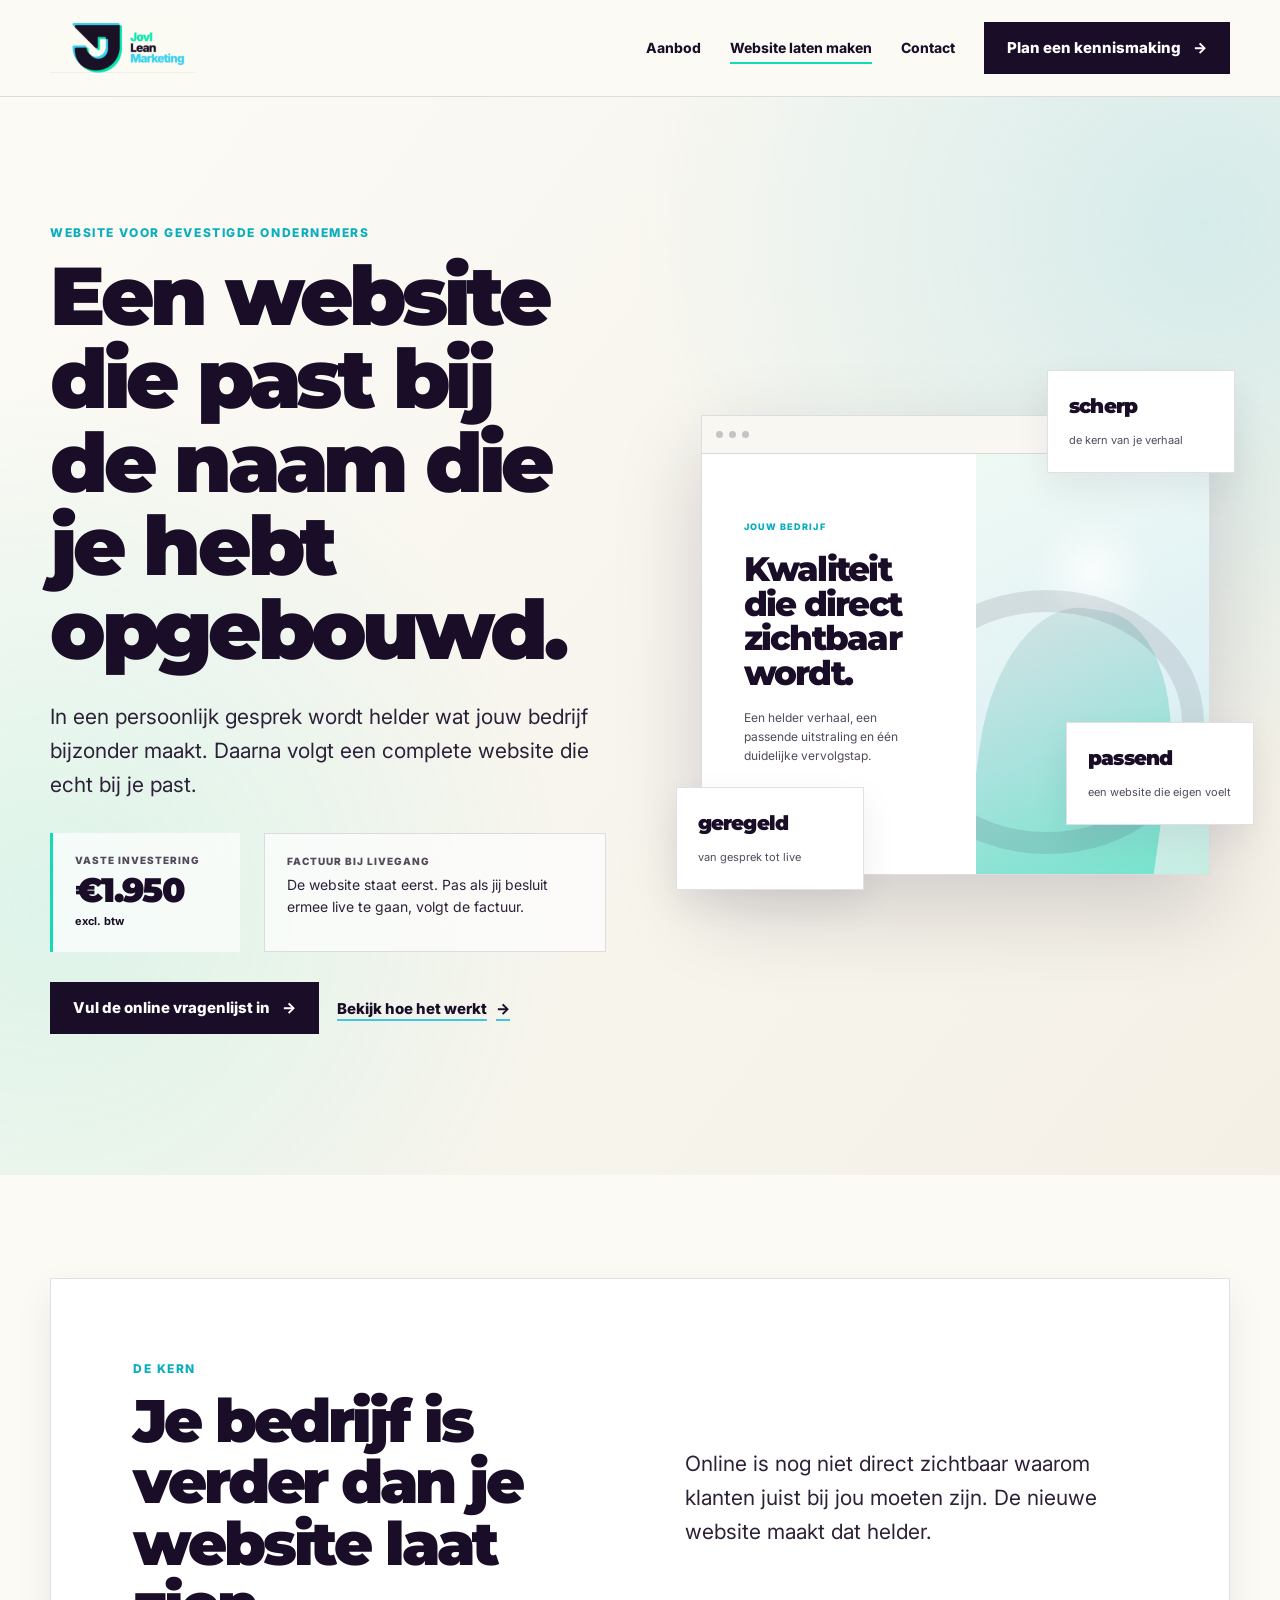
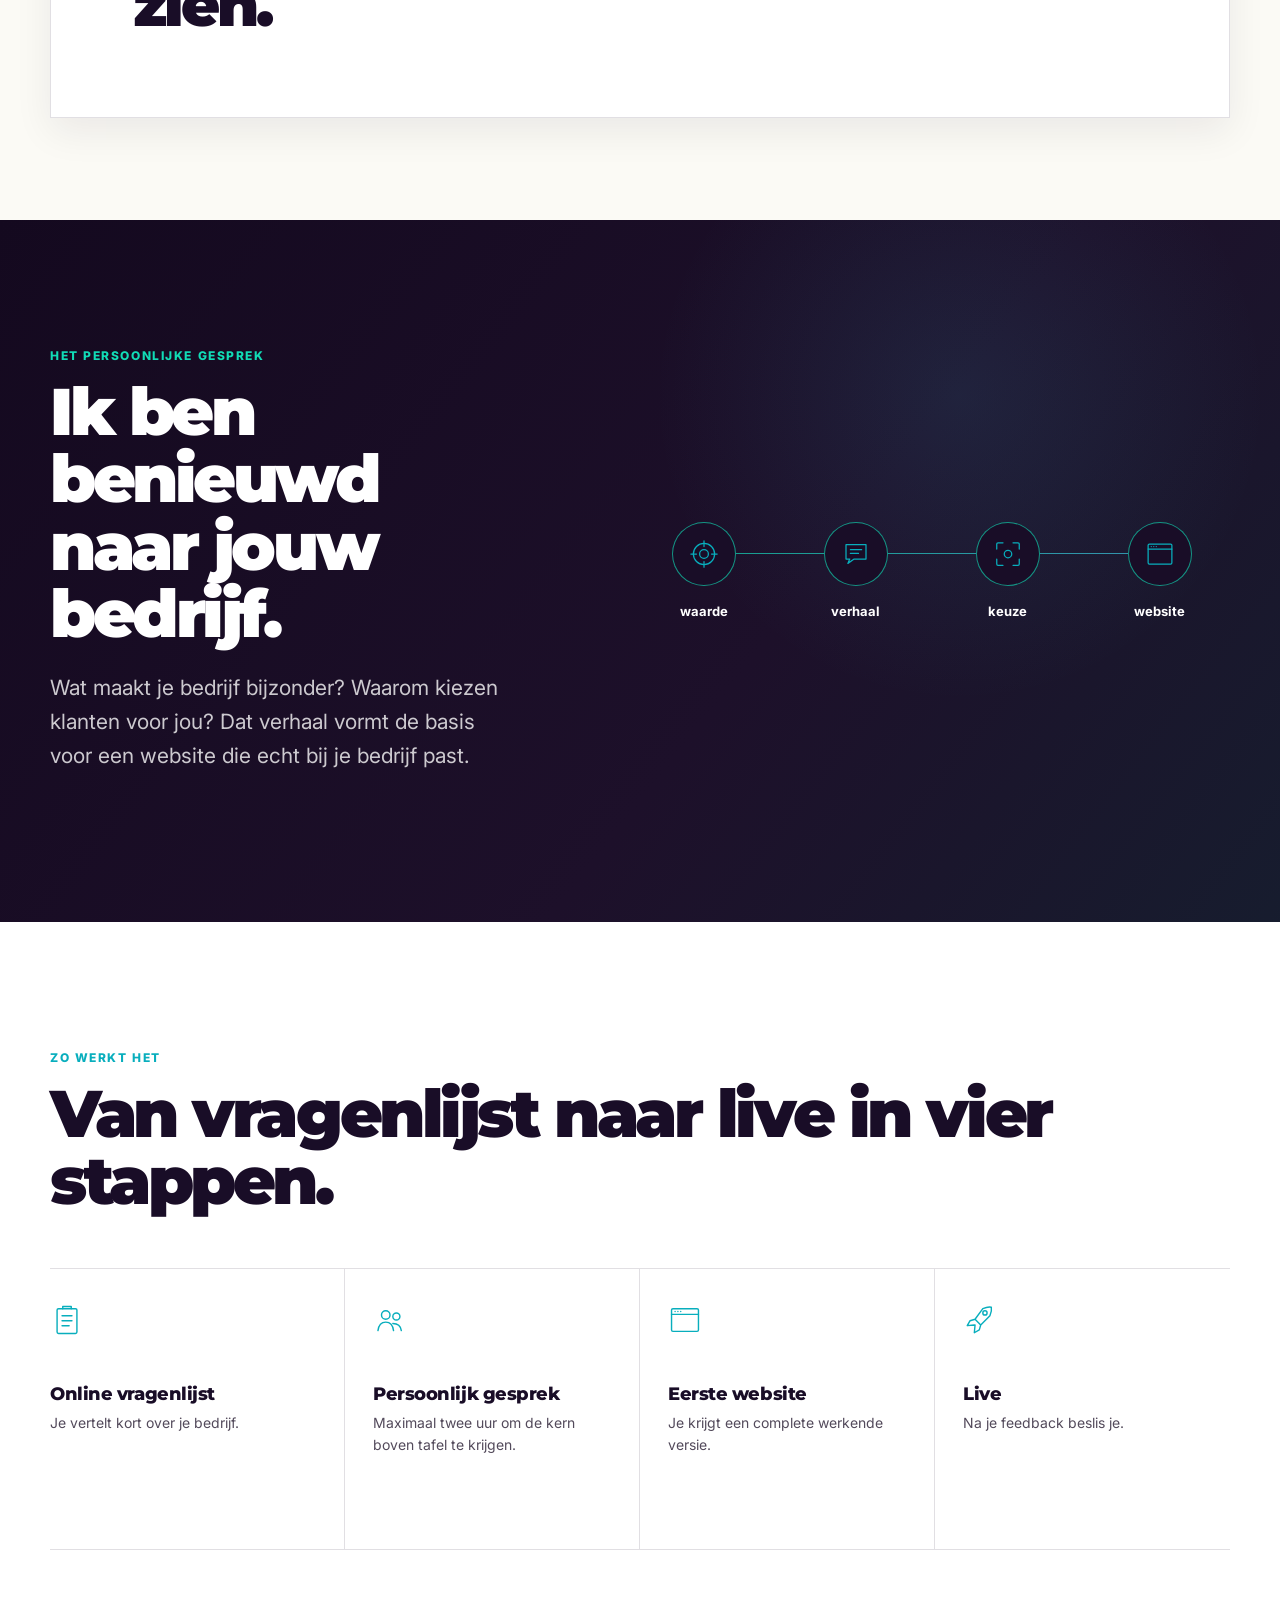
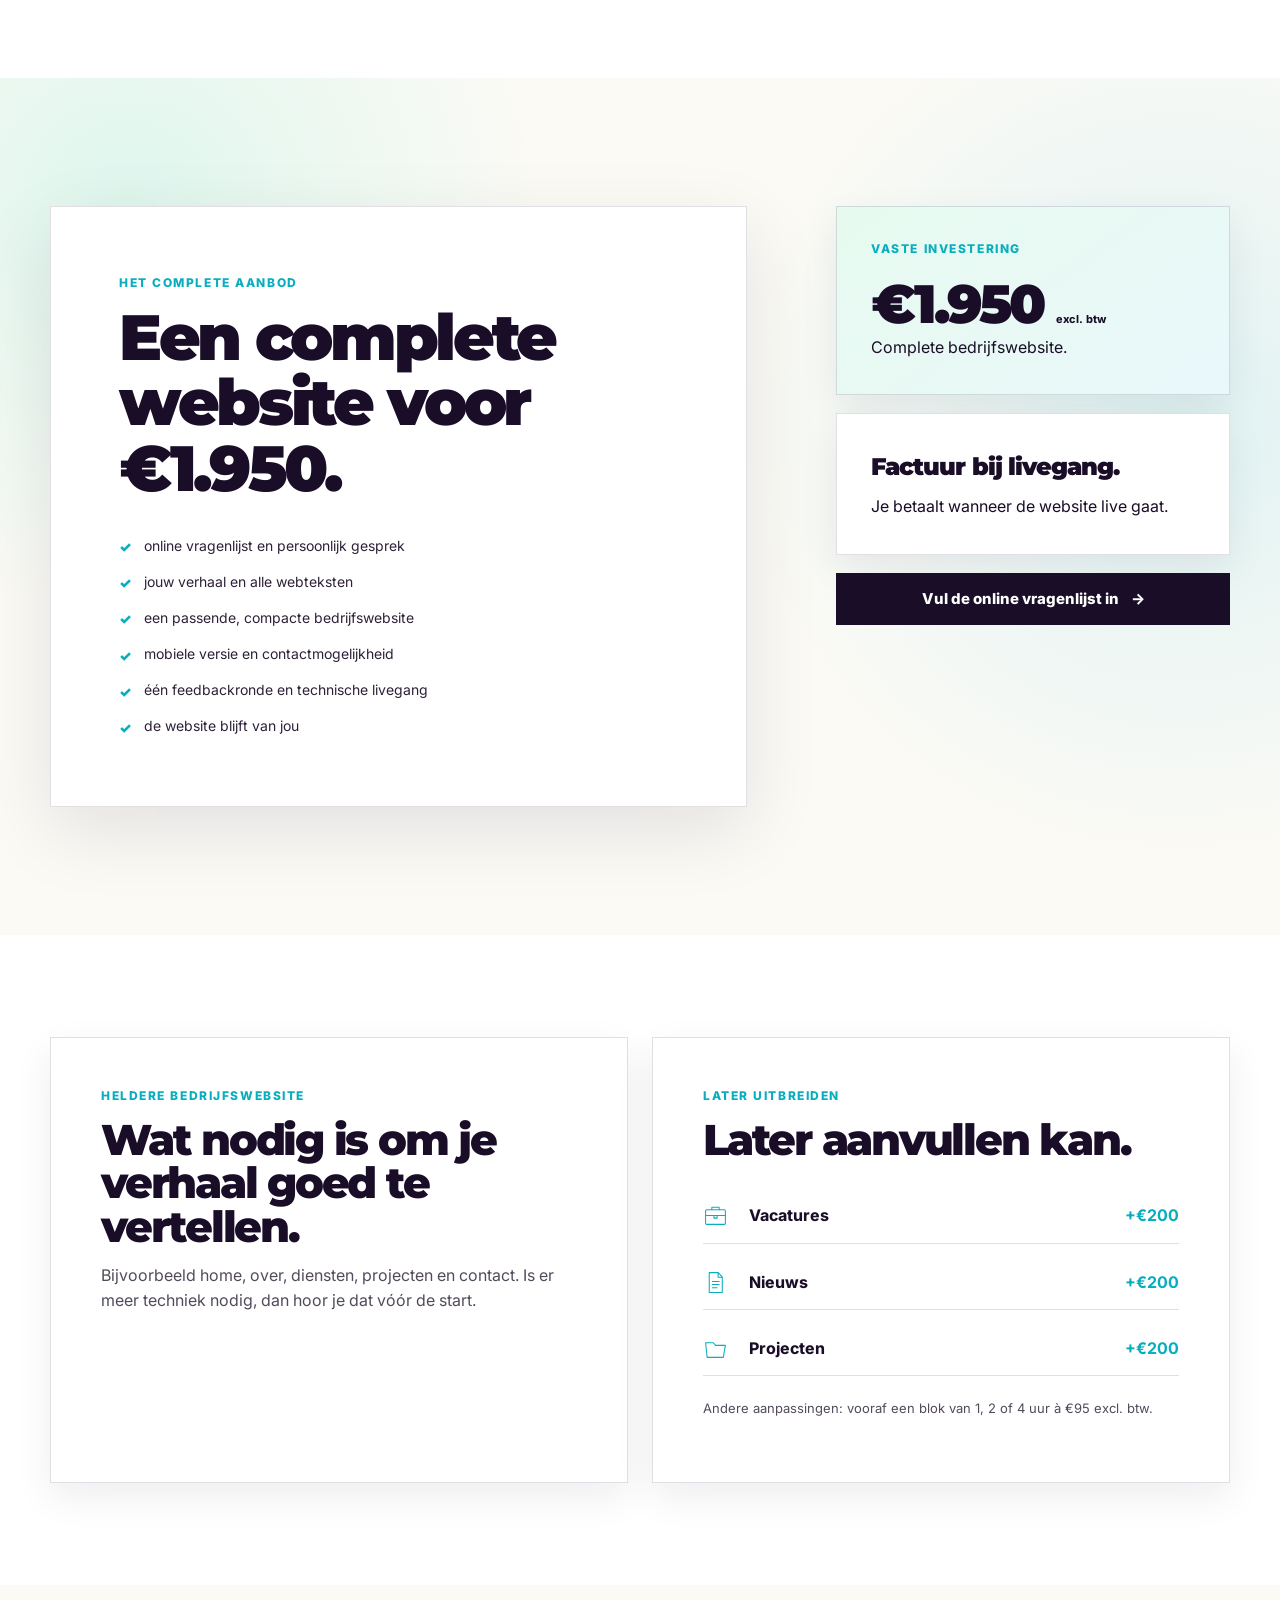
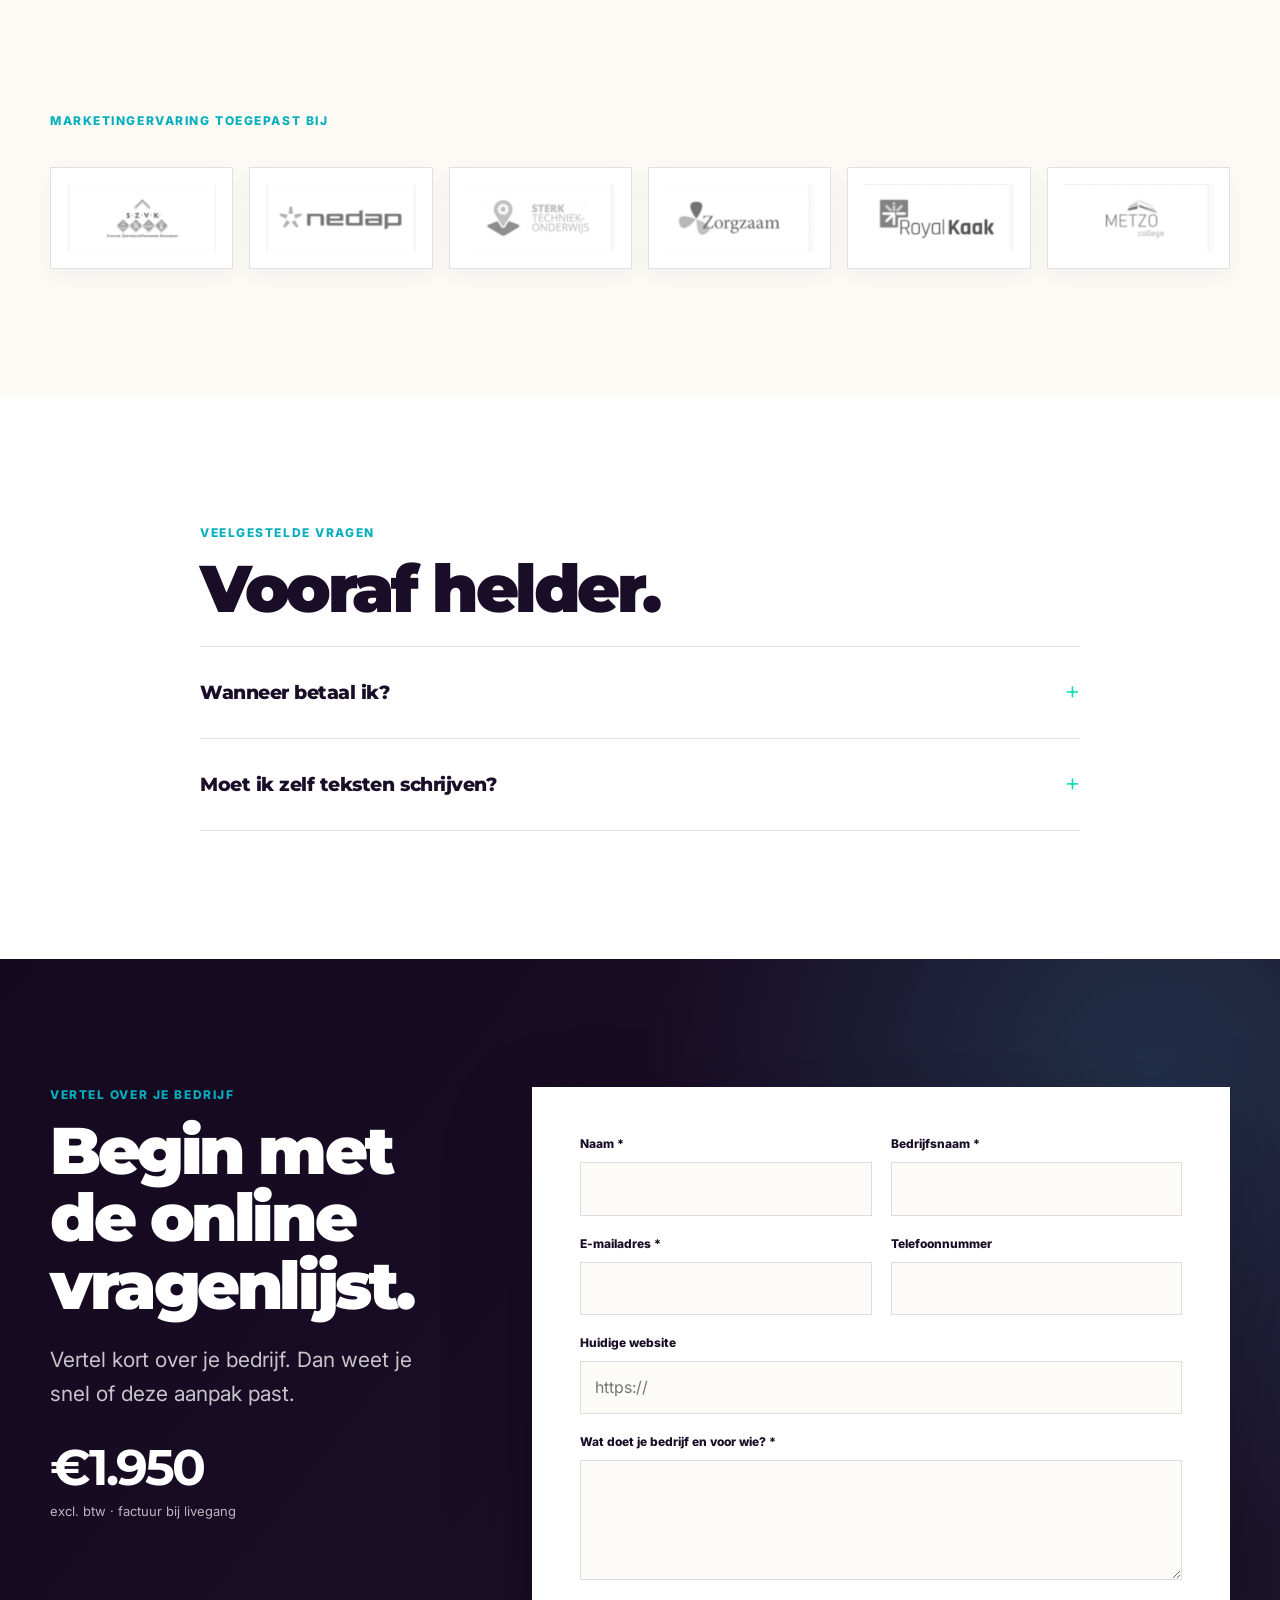
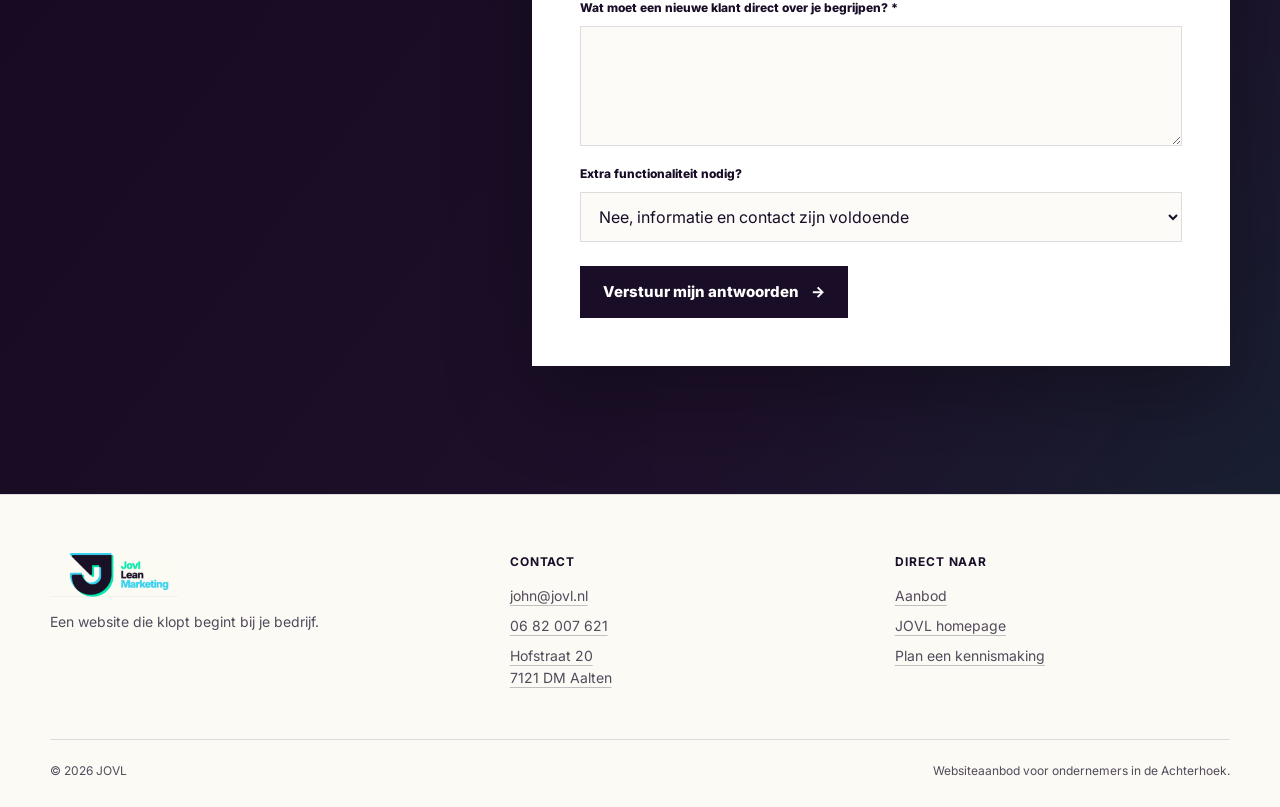
==== jovl-lean-marketing-standalone/website/index.html @ 2a2fd9a8 "Add files via upload" ====
<!doctype html>
<html lang="nl">
<head>
  <meta charset="utf-8">
  <meta name="viewport" content="width=device-width, initial-scale=1">
  <title>Website laten maken in de Achterhoek | JOVL</title>
  <meta name="description" content="Een complete bedrijfswebsite vanuit een persoonlijk marketinggesprek. Vaste investering €1.950 en factuur bij livegang.">
  <link rel="canonical" href="https://jovl.nl/website/">
  <meta property="og:type" content="website"><meta property="og:locale" content="nl_NL"><meta property="og:title" content="Een website die past bij de naam die je hebt opgebouwd | JOVL"><meta property="og:description" content="Eerst jouw bedrijf echt begrijpen. Daarna een complete website die klopt. Vaste investering €1.950."><meta property="og:url" content="https://jovl.nl/website/">
  <link rel="icon" href="../assets/logo-jovl.png">
  <link rel="preconnect" href="https://fonts.googleapis.com"><link rel="preconnect" href="https://fonts.gstatic.com" crossorigin><link href="https://fonts.googleapis.com/css2?family=Inter:wght@400;500;600;700;800&family=Montserrat:wght@600;700;800;900&display=swap" rel="stylesheet"><link rel="stylesheet" href="../assets/styles.css">
  <script type="application/ld+json">{"@context":"https://schema.org","@type":"Service","name":"Website laten maken","provider":{"@type":"ProfessionalService","name":"JOVL","url":"https://jovl.nl/"},"areaServed":"Achterhoek","offers":{"@type":"Offer","price":"1950","priceCurrency":"EUR"}}</script>
</head>
<body class="sales-page sales-page--compact">
  <a class="skip-link" href="#main">Ga naar de inhoud</a>

  <header class="site-header"><div class="container header-inner"><a class="brand" href="/" aria-label="JOVL homepage"><img src="../assets/logo-jovl.png" alt="JOVL Lean Marketing"></a><button class="nav-toggle" type="button" aria-label="Menu openen" aria-expanded="false" data-nav-toggle><span></span></button><nav class="main-nav" aria-label="Hoofdnavigatie" data-main-nav><a href="/#aanbod">Aanbod</a><a href="/website/" aria-current="page">Website laten maken</a><a href="/#contact">Contact</a><a class="button" href="https://calendly.com/jovl-lean-marketing/persoonlijk-gesprek" target="_blank" rel="noopener">Plan een kennismaking</a></nav></div></header>

  <main id="main">
    <section class="sales-hero">
      <div class="container sales-hero__grid">
        <div class="reveal is-visible">
          <p class="eyebrow">Website voor gevestigde ondernemers</p>
          <h1>Een website die past bij de naam die je hebt opgebouwd.</h1>
          <p class="lead">In een persoonlijk gesprek wordt helder wat jouw bedrijf bijzonder maakt. Daarna volgt een complete website die echt bij je past.</p>
          <div class="hero-commercial"><div class="hero-price"><small>Vaste investering</small><strong>€1.950</strong><span>excl. btw</span></div><div class="hero-payment"><small>Factuur bij livegang</small><p>De website staat eerst. Pas als jij besluit ermee live te gaan, volgt de factuur.</p></div></div>
          <div class="actions"><a class="button" href="#vragenlijst">Vul de online vragenlijst in</a><a class="text-link text-link--underlined" href="#werkwijze">Bekijk hoe het werkt</a></div>
        </div>
        <div class="sales-visual reveal reveal-delay-1" aria-hidden="true">
          <div class="browser"><div class="browser-top"><span class="dot"></span><span class="dot"></span><span class="dot"></span></div><div class="browser-body"><div class="browser-copy"><span>Jouw bedrijf</span><h3>Kwaliteit die direct zichtbaar wordt.</h3><p>Een helder verhaal, een passende uitstraling en één duidelijke vervolgstap.</p><div class="browser-button"></div></div><div class="browser-image"></div></div></div>
          <div class="float-card float-card--1"><strong>scherp</strong><span>de kern van je verhaal</span></div><div class="float-card float-card--2"><strong>passend</strong><span>een website die eigen voelt</span></div><div class="float-card float-card--3"><strong>geregeld</strong><span>van gesprek tot live</span></div>
        </div>
      </div>
    </section>

    <section class="section section--compact"><div class="container"><div class="problem-panel reveal"><div><p class="eyebrow">De kern</p><h2>Je bedrijf is verder dan je website laat zien.</h2></div><p class="lead">Online is nog niet direct zichtbaar waarom klanten juist bij jou moeten zijn. De nieuwe website maakt dat helder.</p></div></div></section>

    <section class="section section--dark"><div class="container story-flow"><div class="reveal"><p class="eyebrow">Het persoonlijke gesprek</p><h2>Ik ben benieuwd naar jouw bedrijf.</h2><p class="lead">Wat maakt je bedrijf bijzonder? Waarom kiezen klanten voor jou? Dat verhaal vormt de basis voor een website die echt bij je bedrijf past.</p></div><div class="story-chain reveal reveal-delay-1"><div class="story-node"><div class="story-node__icon"><img class="icon" src="../assets/icons/target.svg" alt="" aria-hidden="true"></div><strong>waarde</strong></div><div class="story-node"><div class="story-node__icon"><img class="icon" src="../assets/icons/chat.svg" alt="" aria-hidden="true"></div><strong>verhaal</strong></div><div class="story-node"><div class="story-node__icon"><img class="icon" src="../assets/icons/focus.svg" alt="" aria-hidden="true"></div><strong>keuze</strong></div><div class="story-node"><div class="story-node__icon"><img class="icon" src="../assets/icons/browser.svg" alt="" aria-hidden="true"></div><strong>website</strong></div></div></div></section>

    <section class="section section--white" id="werkwijze"><div class="container"><div class="reveal"><p class="eyebrow">Zo werkt het</p><h2>Van vragenlijst naar live in vier stappen.</h2></div><div class="process-grid process-grid--icons">
      <article class="process-step reveal"><span class="process-number"><img class="icon" src="../assets/icons/clipboard.svg" alt="" aria-hidden="true"></span><h4>Online vragenlijst</h4><p>Je vertelt kort over je bedrijf.</p></article>
      <article class="process-step reveal reveal-delay-1"><span class="process-number"><img class="icon" src="../assets/icons/people.svg" alt="" aria-hidden="true"></span><h4>Persoonlijk gesprek</h4><p>Maximaal twee uur om de kern boven tafel te krijgen.</p></article>
      <article class="process-step reveal reveal-delay-2"><span class="process-number"><img class="icon" src="../assets/icons/browser.svg" alt="" aria-hidden="true"></span><h4>Eerste website</h4><p>Je krijgt een complete werkende versie.</p></article>
      <article class="process-step reveal reveal-delay-3"><span class="process-number"><img class="icon" src="../assets/icons/rocket.svg" alt="" aria-hidden="true"></span><h4>Live</h4><p>Na je feedback beslis je.</p></article>
    </div></div></section>

    <section class="section section--wash" id="prijs"><div class="container offer-layout offer-layout--compact">
      <article class="offer-main reveal"><p class="eyebrow">Het complete aanbod</p><h2>Een complete website voor €1.950.</h2><ul class="offer-list offer-list--compact"><li>online vragenlijst en persoonlijk gesprek</li><li>jouw verhaal en alle webteksten</li><li>een passende, compacte bedrijfswebsite</li><li>mobiele versie en contactmogelijkheid</li><li>één feedbackronde en technische livegang</li><li>de website blijft van jou</li></ul></article>
      <aside class="offer-side"><div class="launch-card launch-card--fixed reveal reveal-delay-1"><p class="eyebrow">Vaste investering</p><span class="launch-card__price">€1.950 <small>excl. btw</small></span><p>Complete bedrijfswebsite.</p></div><div class="payment-card reveal reveal-delay-2"><strong>Factuur bij livegang.</strong><p>Je betaalt wanneer de website live gaat.</p></div><a class="button reveal reveal-delay-3" href="#vragenlijst">Vul de online vragenlijst in</a></aside>
    </div></section>

    <section class="section section--white section--compact"><div class="container compact-info-grid">
      <article class="compact-info reveal"><p class="eyebrow">Heldere bedrijfswebsite</p><h3>Wat nodig is om je verhaal goed te vertellen.</h3><p>Bijvoorbeeld home, over, diensten, projecten en contact. Is er meer techniek nodig, dan hoor je dat vóór de start.</p></article>
      <article class="compact-info reveal reveal-delay-1"><p class="eyebrow">Later uitbreiden</p><h3>Later aanvullen kan.</h3><div class="extras-inline"><span><img class="icon" src="../assets/icons/briefcase.svg" alt="" aria-hidden="true">Vacatures <b>+€200</b></span><span><img class="icon" src="../assets/icons/file.svg" alt="" aria-hidden="true">Nieuws <b>+€200</b></span><span><img class="icon" src="../assets/icons/folder.svg" alt="" aria-hidden="true">Projecten <b>+€200</b></span></div><p class="small-copy">Andere aanpassingen: vooraf een blok van 1, 2 of 4 uur à €95 excl. btw.</p></article>
    </div></section>

    <section class="section"><div class="container"><p class="eyebrow">Marketingervaring toegepast bij</p><div class="logo-grid logo-grid--compact" aria-label="Organisaties waar JOVL marketingervaring heeft toegepast"><div class="logo-tile"><img src="../assets/logos/szvk.png" alt="SZVK"></div><div class="logo-tile"><img src="../assets/logos/nedap.png" alt="Nedap"></div><div class="logo-tile"><img src="../assets/logos/sto.png" alt="Sterk Techniekonderwijs"></div><div class="logo-tile"><img src="../assets/logos/zorgzaam.png" alt="Zorgzaam"></div><div class="logo-tile"><img src="../assets/logos/royal-kaak.png" alt="Royal Kaak"></div><div class="logo-tile"><img src="../assets/logos/metzo.png" alt="Metzo College"></div></div></div></section>

    <section class="section section--white" id="vragen"><div class="container--narrow"><div class="reveal"><p class="eyebrow">Veelgestelde vragen</p><h2>Vooraf helder.</h2></div><div class="faq-list reveal">
      <article class="faq-item" data-faq><button class="faq-question" type="button" aria-expanded="false">Wanneer betaal ik?</button><div class="faq-answer"><p>Wanneer de website staat en je besluit ermee live te gaan.</p></div></article>
      <article class="faq-item" data-faq><button class="faq-question" type="button" aria-expanded="false">Moet ik zelf teksten schrijven?</button><div class="faq-answer"><p>Nee. Ik vertaal de vragenlijst en ons gesprek naar de webteksten.</p></div></article>
    </div></div></section>

    <section class="section questionnaire" id="vragenlijst"><div class="container questionnaire-layout questionnaire-layout--compact"><div class="reveal"><p class="eyebrow">Vertel over je bedrijf</p><h2>Begin met de online vragenlijst.</h2><p class="lead">Vertel kort over je bedrijf. Dan weet je snel of deze aanpak past.</p><div class="questionnaire-price"><strong>€1.950</strong><span>excl. btw · factuur bij livegang</span></div></div>
      <form class="form-card reveal reveal-delay-1" data-website-form data-endpoint=""><div class="form-grid">
        <div class="form-field"><label for="naam">Naam *</label><input id="naam" name="Naam" type="text" autocomplete="name" required></div><div class="form-field"><label for="bedrijf">Bedrijfsnaam *</label><input id="bedrijf" name="Bedrijf" type="text" autocomplete="organization" required></div>
        <div class="form-field"><label for="email">E-mailadres *</label><input id="email" name="E-mail" type="email" autocomplete="email" required></div><div class="form-field"><label for="telefoon">Telefoonnummer</label><input id="telefoon" name="Telefoon" type="tel" autocomplete="tel"></div>
        <div class="form-field form-field--full"><label for="website">Huidige website</label><input id="website" name="Huidige website" type="url" inputmode="url" placeholder="https://"></div>
        <div class="form-field form-field--full"><label for="bedrijf-kort">Wat doet je bedrijf en voor wie? *</label><textarea id="bedrijf-kort" name="Wat doet het bedrijf en voor wie" required></textarea></div>
        <div class="form-field form-field--full"><label for="boodschap">Wat moet een nieuwe klant direct over je begrijpen? *</label><textarea id="boodschap" name="Wat moet een nieuwe klant begrijpen" required></textarea></div>
        <div class="form-field form-field--full"><label for="functie">Extra functionaliteit nodig?</label><select id="functie" name="Extra functionaliteit"><option value="Nee, informatie en contact zijn voldoende">Nee, informatie en contact zijn voldoende</option><option value="Misschien, dit wil ik bespreken">Misschien, dit wil ik bespreken</option><option value="Ja, bijvoorbeeld webshop, boeking of maatwerk">Ja, bijvoorbeeld webshop, boeking of maatwerk</option></select></div>
      </div><button class="button" type="submit" style="margin-top:24px">Verstuur mijn antwoorden</button><div class="form-status" role="status" aria-live="polite" data-form-status></div></form>
    </div></section>
  </main>

  <footer class="site-footer"><div class="container footer-grid"><div class="footer-brand"><img src="../assets/logo-jovl.png" alt="JOVL Lean Marketing"><p>Een website die klopt begint bij je bedrijf.</p></div><div class="footer-col"><strong>Contact</strong><a href="mailto:john@jovl.nl">john@jovl.nl</a><a href="tel:+31682007621">06 82 007 621</a><a href="https://www.google.com/maps/search/?api=1&amp;query=Hofstraat+20+7121+DM+Aalten" target="_blank" rel="noopener">Hofstraat 20<br>7121 DM Aalten</a></div><div class="footer-col"><strong>Direct naar</strong><a href="/#aanbod">Aanbod</a><a href="/">JOVL homepage</a><a href="https://calendly.com/jovl-lean-marketing/persoonlijk-gesprek" target="_blank" rel="noopener">Plan een kennismaking</a></div></div><div class="container footer-bottom"><span>© <span data-year>2026</span> JOVL</span><span>Websiteaanbod voor ondernemers in de Achterhoek.</span></div></footer>
  <script src="../assets/site.js" defer></script>
</body>
</html>
---- jovl-lean-marketing-standalone/assets/styles.css ----
:root {
  --ink: #190d27;
  --ink-2: #2d2138;
  --ink-3: #534a5b;
  --aqua: #11dcb6;
  --cyan: #40c6e4;
  --cream: #fbfaf5;
  --sand: #f2eee2;
  --mint: #e7faef;
  --bluewash: #e9f8fb;
  --white: #ffffff;
  --line: rgba(25, 13, 39, 0.13);
  --line-light: rgba(255, 255, 255, 0.18);
  --shadow: 0 24px 70px rgba(25, 13, 39, 0.10);
  --shadow-soft: 0 14px 36px rgba(25, 13, 39, 0.07);
  --max: 1180px;
  --radius: 2px;
}

* {
  box-sizing: border-box;
}

html {
  scroll-behavior: smooth;
}

body {
  margin: 0;
  color: var(--ink);
  background: var(--cream);
  font-family: "Inter", system-ui, -apple-system, BlinkMacSystemFont, "Segoe UI", sans-serif;
  font-size: 16px;
  line-height: 1.58;
  text-rendering: optimizeLegibility;
  -webkit-font-smoothing: antialiased;
}

body.menu-open {
  overflow: hidden;
}

img,
svg {
  display: block;
  max-width: 100%;
}

button,
input,
textarea,
select {
  font: inherit;
}

a {
  color: inherit;
}

::selection {
  color: var(--ink);
  background: var(--aqua);
}

.container {
  width: min(var(--max), calc(100% - 48px));
  margin-inline: auto;
}

.container--narrow {
  width: min(880px, calc(100% - 48px));
  margin-inline: auto;
}

.section {
  position: relative;
  padding: clamp(88px, 10vw, 148px) 0;
}

.section--compact {
  padding: clamp(66px, 8vw, 104px) 0;
}

.section--white {
  background: var(--white);
}

.section--sand {
  background: var(--sand);
}

.section--dark {
  color: var(--white);
  background:
    radial-gradient(circle at 75% 25%, rgba(64, 198, 228, 0.10), transparent 28%),
    linear-gradient(128deg, #14091f 0%, #1d102a 60%, #132431 125%);
}

.section--wash {
  background:
    radial-gradient(circle at 10% 15%, rgba(17, 220, 182, 0.12), transparent 30%),
    radial-gradient(circle at 92% 40%, rgba(64, 198, 228, 0.15), transparent 34%),
    var(--cream);
}

.eyebrow {
  margin: 0 0 14px;
  color: #08aebd;
  font-size: 12px;
  font-weight: 800;
  letter-spacing: 0.13em;
  line-height: 1.3;
  text-transform: uppercase;
}

.section--dark .eyebrow {
  color: var(--aqua);
}

h1,
h2,
h3,
h4,
p {
  margin-top: 0;
}

h1,
h2,
h3,
h4 {
  font-family: "Montserrat", "Inter", sans-serif;
  letter-spacing: -0.052em;
  line-height: 1.02;
}

h1 {
  margin-bottom: 28px;
  font-size: clamp(48px, 7vw, 88px);
  font-weight: 900;
}

h2 {
  margin-bottom: 24px;
  font-size: clamp(38px, 5.4vw, 66px);
  font-weight: 900;
}

h3 {
  margin-bottom: 14px;
  font-size: clamp(24px, 3vw, 34px);
  font-weight: 850;
}

h4 {
  margin-bottom: 8px;
  font-size: 18px;
  font-weight: 800;
  letter-spacing: -0.025em;
}

.lead {
  max-width: 720px;
  color: var(--ink-2);
  font-size: clamp(18px, 2vw, 21px);
  line-height: 1.62;
}

.section--dark .lead,
.section--dark p {
  color: rgba(255, 255, 255, 0.78);
}

.muted {
  color: var(--ink-3);
}

.kicker {
  color: var(--aqua);
}

.button {
  display: inline-flex;
  min-height: 52px;
  align-items: center;
  justify-content: center;
  gap: 12px;
  padding: 14px 22px;
  border: 1px solid var(--ink);
  border-radius: 0;
  color: var(--white);
  background: var(--ink);
  font-size: 15px;
  font-weight: 800;
  line-height: 1.2;
  text-decoration: none;
  cursor: pointer;
  transition: transform 180ms ease, background 180ms ease, color 180ms ease, box-shadow 180ms ease;
}

.button::after {
  content: "→";
  transition: transform 180ms ease;
}

.button:hover,
.button:focus-visible {
  color: var(--ink);
  background: var(--aqua);
  box-shadow: 0 12px 28px rgba(17, 220, 182, 0.20);
  transform: translateY(-2px);
}

.button:hover::after,
.button:focus-visible::after {
  transform: translateX(4px);
}

.button--light {
  border-color: var(--white);
  color: var(--ink);
  background: var(--white);
}

.button--ghost {
  border-color: var(--line);
  color: var(--ink);
  background: transparent;
}

.text-link {
  display: inline-flex;
  align-items: center;
  gap: 9px;
  padding: 4px 0;
  font-size: 15px;
  font-weight: 800;
  text-decoration: none;
}

.text-link::after {
  content: "→";
  transition: transform 180ms ease;
}

.text-link:hover::after,
.text-link:focus-visible::after {
  transform: translateX(5px);
}

.text-link--underlined {
  text-decoration: underline;
  text-decoration-color: var(--cyan);
  text-decoration-thickness: 2px;
  text-underline-offset: 5px;
}

.actions {
  display: flex;
  flex-wrap: wrap;
  align-items: center;
  gap: 18px;
  margin-top: 30px;
}

/* Header */
.site-header {
  position: sticky;
  z-index: 100;
  top: 0;
  border-bottom: 1px solid var(--line);
  background: rgba(251, 250, 245, 0.94);
  backdrop-filter: blur(16px);
}

.header-inner {
  min-height: 96px;
  display: flex;
  align-items: center;
  justify-content: space-between;
  gap: 30px;
}

.brand {
  display: inline-flex;
  align-items: center;
  flex: 0 0 auto;
  text-decoration: none;
}

.brand img {
  width: 145px;
  height: auto;
}

.main-nav {
  display: flex;
  align-items: center;
  gap: 29px;
}

.main-nav > a:not(.button) {
  position: relative;
  padding: 10px 0;
  font-size: 14px;
  font-weight: 750;
  text-decoration: none;
}

.main-nav > a:not(.button)::after {
  position: absolute;
  right: 0;
  bottom: 5px;
  left: 0;
  height: 2px;
  background: var(--aqua);
  content: "";
  transform: scaleX(0);
  transform-origin: right;
  transition: transform 180ms ease;
}

.main-nav > a:not(.button):hover::after,
.main-nav > a[aria-current="page"]::after {
  transform: scaleX(1);
  transform-origin: left;
}

.nav-toggle {
  display: none;
  width: 50px;
  height: 50px;
  padding: 0;
  border: 1px solid var(--line);
  color: var(--ink);
  background: transparent;
  cursor: pointer;
}

.nav-toggle span,
.nav-toggle::before,
.nav-toggle::after {
  display: block;
  width: 22px;
  height: 2px;
  margin: 5px auto;
  background: currentColor;
  content: "";
  transition: transform 180ms ease, opacity 180ms ease;
}

.nav-toggle[aria-expanded="true"] span {
  opacity: 0;
}

.nav-toggle[aria-expanded="true"]::before {
  transform: translateY(7px) rotate(45deg);
}

.nav-toggle[aria-expanded="true"]::after {
  transform: translateY(-7px) rotate(-45deg);
}

/* Homepage hero */
.home-hero {
  overflow: hidden;
  padding: clamp(92px, 11vw, 154px) 0 clamp(96px, 12vw, 168px);
  background:
    radial-gradient(circle at 8% 72%, rgba(17, 220, 182, 0.13), transparent 33%),
    radial-gradient(circle at 90% 15%, rgba(64, 198, 228, 0.18), transparent 34%),
    linear-gradient(126deg, #fbfaf5 5%, #f4f0e5 100%);
}

.home-hero__grid,
.sales-hero__grid,
.split,
.contact-card,
.website-feature,
.offer-layout,
.questionnaire-layout {
  display: grid;
  grid-template-columns: minmax(0, 1.02fr) minmax(360px, 0.98fr);
  gap: clamp(48px, 7vw, 90px);
  align-items: center;
}

.home-hero h1 {
  max-width: 760px;
}

.home-hero .lead {
  max-width: 680px;
}

.hero-note {
  margin-top: 26px;
  color: var(--ink-3);
  font-size: 13px;
  font-weight: 650;
}

.strategy-orbit {
  position: relative;
  min-height: 510px;
}

.orbit-canvas {
  position: absolute;
  inset: 40px 28px 30px;
  border: 1px solid var(--line);
  background:
    linear-gradient(rgba(25, 13, 39, 0.04) 1px, transparent 1px),
    linear-gradient(90deg, rgba(25, 13, 39, 0.04) 1px, transparent 1px),
    rgba(255, 255, 255, 0.58);
  background-size: 38px 38px;
  box-shadow: var(--shadow);
}

.orbit-center {
  position: absolute;
  top: 50%;
  left: 50%;
  width: 184px;
  height: 184px;
  display: grid;
  place-items: center;
  border: 1px solid rgba(25, 13, 39, 0.11);
  background: var(--white);
  box-shadow: 0 28px 60px rgba(25, 13, 39, 0.13);
  transform: translate(-50%, -50%);
}

.orbit-center strong {
  font-family: "Montserrat", sans-serif;
  font-size: 40px;
  font-weight: 900;
  letter-spacing: -0.055em;
}

.orbit-center span {
  display: block;
  margin-top: 3px;
  color: var(--ink-3);
  font-size: 11px;
  font-weight: 800;
  letter-spacing: 0.08em;
  text-align: center;
  text-transform: uppercase;
}

.orbit-line {
  position: absolute;
  top: 50%;
  left: 50%;
  height: 1px;
  background: linear-gradient(90deg, var(--aqua), var(--cyan));
  transform-origin: left;
  opacity: 0.65;
}

.orbit-line--1 { width: 180px; transform: rotate(-39deg); }
.orbit-line--2 { width: 190px; transform: rotate(37deg); }
.orbit-line--3 { width: 185px; transform: rotate(142deg); }
.orbit-line--4 { width: 190px; transform: rotate(218deg); }

.orbit-card {
  position: absolute;
  width: 176px;
  padding: 20px;
  border: 1px solid var(--line);
  background: var(--white);
  box-shadow: var(--shadow-soft);
}

.orbit-card strong {
  display: block;
  margin-bottom: 4px;
  font-family: "Montserrat", sans-serif;
  font-size: 21px;
  font-weight: 900;
  letter-spacing: -0.04em;
}

.orbit-card span {
  color: var(--ink-3);
  font-size: 12px;
}

.orbit-card--1 { top: 2px; right: 4px; }
.orbit-card--2 { right: 0; bottom: 26px; }
.orbit-card--3 { bottom: 0; left: 3px; }
.orbit-card--4 { top: 33px; left: 0; }

/* General content */
.statement-panel {
  position: relative;
  display: grid;
  grid-template-columns: 0.9fr 1.1fr;
  gap: clamp(36px, 6vw, 86px);
  padding: clamp(38px, 6vw, 72px);
  border: 1px solid var(--line);
  background: var(--white);
  box-shadow: var(--shadow-soft);
}

.statement-panel::after {
  position: absolute;
  right: -1px;
  bottom: -1px;
  width: 34%;
  height: 48%;
  background: radial-gradient(circle at 100% 100%, rgba(64, 198, 228, 0.22), transparent 67%);
  content: "";
  pointer-events: none;
}

.statement-panel h2 {
  margin: 0;
  font-size: clamp(36px, 4.5vw, 58px);
}

.statement-panel p:last-child {
  margin-bottom: 0;
}

.value-grid {
  display: grid;
  grid-template-columns: repeat(4, 1fr);
  gap: 18px;
  margin-top: 46px;
}

.value-item {
  min-height: 208px;
  padding: 26px;
  border: 1px solid var(--line);
  background: rgba(255, 255, 255, 0.75);
  transition: transform 180ms ease, box-shadow 180ms ease, background 180ms ease;
}

.value-item:hover {
  background: var(--white);
  box-shadow: var(--shadow-soft);
  transform: translateY(-5px);
}

.value-icon {
  width: 42px;
  height: 42px;
  display: grid;
  place-items: center;
  margin-bottom: 28px;
  border: 1px solid rgba(17, 220, 182, 0.5);
  border-radius: 50%;
  color: var(--ink);
  font-weight: 850;
}

.value-item p {
  margin: 0;
  color: var(--ink-3);
  font-size: 14px;
}

.phase-strip {
  display: grid;
  grid-template-columns: repeat(4, 1fr);
  margin-top: 56px;
  border: 1px solid var(--line);
  background: var(--white);
  box-shadow: var(--shadow-soft);
}

.phase {
  min-height: 110px;
  padding: 24px;
  border-right: 1px solid var(--line);
}

.phase:last-child {
  border-right: 0;
}

.phase strong {
  display: block;
  margin-bottom: 7px;
  color: var(--ink);
  font-family: "Montserrat", sans-serif;
  font-size: 25px;
  font-weight: 900;
  letter-spacing: -0.04em;
}

.phase:nth-child(2) strong { color: var(--cyan); }
.phase:nth-child(3) strong { color: var(--aqua); }

.phase span {
  color: var(--ink-3);
  font-size: 12px;
  font-weight: 650;
}

.logo-grid {
  display: grid;
  grid-template-columns: repeat(4, 1fr);
  gap: 16px;
  margin-top: 38px;
}

.logo-tile {
  min-height: 118px;
  display: grid;
  place-items: center;
  padding: 16px;
  border: 1px solid var(--line);
  background: var(--white);
  box-shadow: 0 8px 24px rgba(25, 13, 39, 0.04);
}

.logo-tile img {
  width: 100%;
  max-height: 84px;
  object-fit: contain;
  filter: grayscale(1);
  opacity: 0.78;
  transition: filter 180ms ease, opacity 180ms ease, transform 180ms ease;
}

.logo-tile:hover img {
  filter: grayscale(0);
  opacity: 1;
  transform: scale(1.03);
}

.offer-heading {
  display: grid;
  grid-template-columns: 1.15fr 0.85fr;
  gap: 70px;
  align-items: end;
  margin-bottom: 48px;
}

.offer-heading h2 {
  margin-bottom: 0;
}

.offer-heading p {
  margin-bottom: 5px;
  color: var(--ink-3);
}

.offer-cards {
  display: grid;
  grid-template-columns: repeat(3, 1fr);
  gap: 20px;
}

.offer-card {
  position: relative;
  min-height: 320px;
  display: flex;
  flex-direction: column;
  padding: 32px;
  overflow: hidden;
  border: 1px solid var(--line);
  background: var(--white);
  box-shadow: var(--shadow-soft);
}

.offer-card::before {
  position: absolute;
  top: 0;
  right: 0;
  width: 66px;
  height: 66px;
  background: linear-gradient(135deg, transparent 50%, rgba(64, 198, 228, 0.16) 50%);
  content: "";
}

.offer-card__number {
  margin-bottom: 46px;
  color: var(--aqua);
  font-family: "Montserrat", sans-serif;
  font-size: 15px;
  font-weight: 900;
}

.offer-card p {
  color: var(--ink-3);
}

.offer-card .text-link {
  margin-top: auto;
}

.dark-message {
  display: grid;
  grid-template-columns: 1fr 1fr;
  gap: clamp(50px, 8vw, 100px);
  align-items: center;
}

.signal-bars {
  display: grid;
  gap: 18px;
}

.signal-row {
  display: grid;
  grid-template-columns: 90px 1fr;
  gap: 18px;
  align-items: center;
  font-size: 13px;
  font-weight: 750;
}

.signal-track {
  height: 7px;
  background: rgba(255, 255, 255, 0.10);
}

.signal-fill {
  height: 100%;
  background: linear-gradient(90deg, var(--aqua), var(--cyan));
}

.signal-row:nth-child(1) .signal-fill { width: 92%; }
.signal-row:nth-child(2) .signal-fill { width: 77%; }
.signal-row:nth-child(3) .signal-fill { width: 64%; }
.signal-row:nth-child(4) .signal-fill { width: 24%; }

/* Website feature on homepage */
.website-feature {
  position: relative;
  padding: clamp(42px, 7vw, 76px);
  overflow: hidden;
  border: 1px solid var(--line);
  background:
    radial-gradient(circle at 95% 20%, rgba(64, 198, 228, 0.20), transparent 31%),
    radial-gradient(circle at 10% 100%, rgba(17, 220, 182, 0.13), transparent 34%),
    var(--white);
  box-shadow: var(--shadow);
}

.website-feature h2 {
  max-width: 680px;
  font-size: clamp(38px, 5vw, 62px);
}

.round-label {
  display: inline-flex;
  align-items: center;
  gap: 9px;
  margin-bottom: 20px;
  padding: 8px 11px;
  border: 1px solid rgba(17, 220, 182, 0.55);
  color: var(--ink);
  background: rgba(231, 250, 239, 0.75);
  font-size: 12px;
  font-weight: 850;
  letter-spacing: 0.06em;
  text-transform: uppercase;
}

.round-label::before {
  width: 7px;
  height: 7px;
  border-radius: 50%;
  background: var(--aqua);
  content: "";
  box-shadow: 0 0 0 5px rgba(17, 220, 182, 0.13);
}

.price-line {
  display: flex;
  flex-wrap: wrap;
  align-items: baseline;
  gap: 12px;
  margin: 28px 0 6px;
}

.price-line strong {
  font-family: "Montserrat", sans-serif;
  font-size: clamp(38px, 5vw, 58px);
  font-weight: 900;
  letter-spacing: -0.055em;
}

.price-line span {
  color: var(--ink-3);
  font-size: 13px;
  font-weight: 700;
}

.next-price {
  margin-bottom: 0;
  color: var(--ink-3);
  font-size: 14px;
}

.mini-site {
  position: relative;
  min-height: 440px;
}

.mini-browser {
  position: absolute;
  inset: 34px 0 16px 24px;
  border: 1px solid rgba(25, 13, 39, 0.16);
  background: var(--white);
  box-shadow: 0 32px 70px rgba(25, 13, 39, 0.18);
}

.mini-browser__top,
.browser-top {
  height: 38px;
  display: flex;
  align-items: center;
  gap: 6px;
  padding: 0 14px;
  border-bottom: 1px solid var(--line);
  background: #f8f7f2;
}

.dot {
  width: 7px;
  height: 7px;
  border-radius: 50%;
  background: rgba(25, 13, 39, 0.22);
}

.mini-browser__content {
  display: grid;
  grid-template-columns: 1.05fr 0.95fr;
  min-height: 330px;
}

.mini-copy {
  padding: 52px 34px;
}

.mini-copy small {
  color: #08aebd;
  font-size: 9px;
  font-weight: 850;
  letter-spacing: 0.12em;
  text-transform: uppercase;
}

.mini-copy strong {
  display: block;
  max-width: 280px;
  margin: 14px 0 16px;
  font-family: "Montserrat", sans-serif;
  font-size: 29px;
  line-height: 1.02;
  letter-spacing: -0.055em;
}

.mini-lines {
  display: grid;
  gap: 8px;
}

.mini-lines i {
  height: 5px;
  display: block;
  background: rgba(25, 13, 39, 0.10);
}

.mini-lines i:nth-child(1) { width: 92%; }
.mini-lines i:nth-child(2) { width: 76%; }
.mini-lines i:nth-child(3) { width: 62%; }

.mini-image {
  position: relative;
  overflow: hidden;
  background:
    linear-gradient(150deg, rgba(25, 13, 39, 0.12), transparent 45%),
    linear-gradient(135deg, var(--mint), var(--bluewash));
}

.mini-image::before,
.mini-image::after {
  position: absolute;
  content: "";
}

.mini-image::before {
  width: 180px;
  height: 240px;
  right: -45px;
  bottom: -55px;
  border: 30px solid rgba(25, 13, 39, 0.09);
  border-radius: 50%;
}

.mini-image::after {
  width: 100px;
  height: 160px;
  right: 58px;
  bottom: 14px;
  background: rgba(17, 220, 182, 0.42);
  transform: rotate(16deg);
}

.mini-phone {
  position: absolute;
  right: -8px;
  bottom: 0;
  width: 132px;
  height: 274px;
  overflow: hidden;
  border: 9px solid var(--ink);
  border-radius: 24px;
  background: var(--white);
  box-shadow: 0 26px 50px rgba(25, 13, 39, 0.22);
}

.mini-phone::before {
  width: 44px;
  height: 10px;
  display: block;
  margin: 0 auto 20px;
  border-radius: 0 0 9px 9px;
  background: var(--ink);
  content: "";
}

.mini-phone div {
  margin: 0 13px 10px;
  background: rgba(25, 13, 39, 0.08);
}

.mini-phone div:nth-child(2) { height: 70px; background: linear-gradient(145deg, var(--mint), var(--bluewash)); }
.mini-phone div:nth-child(3) { height: 12px; width: 74%; }
.mini-phone div:nth-child(4) { height: 7px; width: 88%; }
.mini-phone div:nth-child(5) { height: 7px; width: 62%; }

/* Contact */
.contact-card {
  padding: clamp(40px, 6vw, 70px);
  border: 1px solid var(--line);
  background: var(--white);
  box-shadow: var(--shadow);
}

/* Sales page */
.sales-hero {
  position: relative;
  overflow: hidden;
  padding: clamp(86px, 10vw, 140px) 0 clamp(90px, 11vw, 152px);
  background:
    radial-gradient(circle at 4% 75%, rgba(17, 220, 182, 0.12), transparent 35%),
    radial-gradient(circle at 94% 12%, rgba(64, 198, 228, 0.18), transparent 37%),
    linear-gradient(128deg, #fbfaf5 5%, #f4f0e6 100%);
}

.sales-hero h1 {
  max-width: 730px;
  font-size: clamp(48px, 6.4vw, 82px);
}

.sales-hero .lead {
  max-width: 640px;
}

.hero-commercial {
  display: grid;
  grid-template-columns: auto 1fr;
  gap: 24px;
  align-items: stretch;
  max-width: 650px;
  margin-top: 31px;
}

.hero-price {
  min-width: 190px;
  padding: 20px 22px;
  border-left: 3px solid var(--aqua);
  background: rgba(255, 255, 255, 0.68);
}

.hero-price small,
.hero-payment small {
  display: block;
  margin-bottom: 4px;
  color: var(--ink-3);
  font-size: 10px;
  font-weight: 850;
  letter-spacing: 0.10em;
  text-transform: uppercase;
}

.hero-price strong {
  display: block;
  font-family: "Montserrat", sans-serif;
  font-size: 34px;
  font-weight: 900;
  letter-spacing: -0.05em;
  line-height: 1;
}

.hero-price span {
  font-size: 11px;
  font-weight: 700;
}

.hero-payment {
  padding: 20px 22px;
  border: 1px solid var(--line);
  background: rgba(255, 255, 255, 0.68);
}

.hero-payment p {
  margin: 0;
  color: var(--ink-2);
  font-size: 14px;
}

.sales-visual {
  position: relative;
  min-height: 520px;
}

.browser {
  position: absolute;
  inset: 45px 20px 15px 5px;
  overflow: hidden;
  border: 1px solid rgba(25, 13, 39, 0.14);
  background: var(--white);
  box-shadow: 0 34px 80px rgba(25, 13, 39, 0.17);
}

.browser-body {
  min-height: 390px;
  display: grid;
  grid-template-columns: 1.08fr 0.92fr;
}

.browser-copy {
  padding: 58px 42px;
}

.browser-copy span {
  color: #08aebd;
  font-size: 9px;
  font-weight: 850;
  letter-spacing: 0.12em;
  text-transform: uppercase;
}

.browser-copy h3 {
  max-width: 320px;
  margin: 15px 0 18px;
  font-size: 34px;
}

.browser-copy p {
  max-width: 310px;
  color: var(--ink-3);
  font-size: 12px;
}

.browser-button {
  width: 112px;
  height: 28px;
  margin-top: 23px;
  background: var(--ink);
}

.browser-image {
  position: relative;
  overflow: hidden;
  background:
    radial-gradient(circle at 50% 28%, rgba(255,255,255,.8), transparent 18%),
    linear-gradient(155deg, #eff9f4, #dff1f5 62%, #c5eee2);
}

.browser-image::before {
  position: absolute;
  right: 18%;
  bottom: -15%;
  width: 190px;
  height: 330px;
  border-radius: 45% 45% 6px 6px;
  background: linear-gradient(150deg, rgba(25,13,39,.08), rgba(17,220,182,.52));
  content: "";
  transform: rotate(8deg);
}

.browser-image::after {
  position: absolute;
  right: 2%;
  bottom: 5%;
  width: 270px;
  height: 220px;
  border: 22px solid rgba(25, 13, 39, 0.10);
  border-radius: 50%;
  content: "";
}

.float-card {
  position: absolute;
  width: 188px;
  padding: 20px 21px;
  border: 1px solid var(--line);
  background: var(--white);
  box-shadow: var(--shadow-soft);
}

.float-card strong {
  display: block;
  margin-bottom: 4px;
  font-family: "Montserrat", sans-serif;
  font-size: 20px;
  font-weight: 900;
  letter-spacing: -0.04em;
}

.float-card span {
  color: var(--ink-3);
  font-size: 11px;
}

.float-card--1 { top: 0; right: -5px; }
.float-card--2 { right: -24px; bottom: 65px; }
.float-card--3 { bottom: 0; left: -20px; }

.problem-panel {
  display: grid;
  grid-template-columns: 1fr 1fr;
  gap: clamp(38px, 7vw, 92px);
  align-items: center;
  padding: clamp(46px, 7vw, 82px);
  border: 1px solid var(--line);
  background: var(--white);
  box-shadow: var(--shadow-soft);
}

.problem-panel h2 {
  margin: 0;
  font-size: clamp(38px, 5vw, 60px);
}

.problem-panel p:last-child {
  margin-bottom: 0;
}

.story-flow {
  display: grid;
  grid-template-columns: 0.88fr 1.12fr;
  gap: clamp(50px, 9vw, 116px);
  align-items: center;
}

.story-chain {
  position: relative;
  display: grid;
  grid-template-columns: repeat(4, 1fr);
  gap: 12px;
}

.story-chain::before {
  position: absolute;
  top: 31px;
  right: 10%;
  left: 10%;
  height: 1px;
  background: linear-gradient(90deg, var(--aqua), var(--cyan));
  content: "";
  opacity: 0.7;
}

.story-node {
  position: relative;
  z-index: 1;
  text-align: center;
}

.story-node__icon {
  width: 64px;
  height: 64px;
  display: grid;
  place-items: center;
  margin: 0 auto 15px;
  border: 1px solid rgba(17, 220, 182, 0.65);
  border-radius: 50%;
  color: var(--white);
  background: var(--ink);
  font-family: "Montserrat", sans-serif;
  font-weight: 900;
}

.story-node strong {
  display: block;
  font-size: 13px;
}

.process-grid {
  display: grid;
  grid-template-columns: repeat(4, 1fr);
  gap: 0;
  margin-top: 54px;
  border-top: 1px solid var(--line);
  border-bottom: 1px solid var(--line);
}

.process-step {
  min-height: 280px;
  padding: 34px 28px 34px 0;
  border-right: 1px solid var(--line);
}

.process-step + .process-step {
  padding-left: 28px;
}

.process-step:last-child {
  border-right: 0;
}

.process-number {
  display: block;
  margin-bottom: 48px;
  color: var(--aqua);
  font-family: "Montserrat", sans-serif;
  font-size: 20px;
  font-weight: 900;
  letter-spacing: -0.04em;
}

.process-step p {
  margin: 0;
  color: var(--ink-3);
  font-size: 14px;
}

.offer-layout {
  align-items: start;
}

.offer-main {
  padding: clamp(42px, 6vw, 68px);
  border: 1px solid var(--line);
  background: var(--white);
  box-shadow: var(--shadow);
}

.offer-main h2 {
  font-size: clamp(42px, 5.2vw, 64px);
}

.offer-list {
  display: grid;
  grid-template-columns: 1fr 1fr;
  gap: 14px 32px;
  margin: 34px 0 0;
  padding: 0;
  list-style: none;
}

.offer-list li {
  position: relative;
  padding-left: 25px;
  color: var(--ink-2);
  font-size: 14px;
}

.offer-list li::before {
  position: absolute;
  top: 0.1em;
  left: 0;
  color: #08aebd;
  content: "✓";
  font-weight: 900;
}

.offer-side {
  display: grid;
  gap: 18px;
}

.launch-card,
.payment-card {
  padding: 34px;
  border: 1px solid var(--line);
  background: var(--white);
  box-shadow: var(--shadow-soft);
}

.launch-card {
  background: linear-gradient(145deg, var(--mint), var(--bluewash));
}

.launch-card__price {
  display: block;
  margin: 20px 0 4px;
  font-family: "Montserrat", sans-serif;
  font-size: 54px;
  font-weight: 900;
  letter-spacing: -0.06em;
  line-height: 1;
}

.launch-card__price small {
  font-family: "Inter", sans-serif;
  font-size: 11px;
  font-weight: 750;
  letter-spacing: 0;
}

.price-after {
  margin: 0;
  color: var(--ink-3);
  font-size: 13px;
}

.spots {
  display: flex;
  gap: 9px;
  margin: 26px 0;
}

.spot {
  width: 18px;
  height: 18px;
  border: 1px solid var(--ink);
  border-radius: 50%;
  background: rgba(255, 255, 255, 0.48);
}

.payment-card strong {
  display: block;
  margin-bottom: 8px;
  font-family: "Montserrat", sans-serif;
  font-size: 24px;
  font-weight: 900;
  letter-spacing: -0.04em;
}

.payment-card p:last-child,
.launch-card p:last-child {
  margin-bottom: 0;
}

.fit-grid {
  display: grid;
  grid-template-columns: 1fr 1fr;
  gap: 24px;
  margin-top: 42px;
}

.fit-block {
  padding: 36px;
  border-top: 3px solid var(--aqua);
  background: var(--white);
}

.fit-block--quiet {
  border-top-color: var(--cyan);
  background: rgba(255, 255, 255, 0.62);
}

.simple-list {
  display: grid;
  gap: 12px;
  margin: 24px 0 0;
  padding: 0;
  list-style: none;
}

.simple-list li {
  position: relative;
  padding-left: 24px;
  color: var(--ink-2);
}

.simple-list li::before {
  position: absolute;
  left: 0;
  color: #08aebd;
  content: "✓";
  font-weight: 900;
}

.proof-grid {
  display: grid;
  grid-template-columns: 0.82fr 1.18fr;
  gap: clamp(48px, 8vw, 96px);
  align-items: center;
}

.proof-copy {
  max-width: 700px;
}

.proof-quote {
  position: relative;
  padding: 40px;
  border: 1px solid var(--line);
  background: var(--white);
  box-shadow: var(--shadow-soft);
}

.proof-quote::before {
  display: block;
  margin-bottom: 18px;
  color: var(--aqua);
  content: "“";
  font-family: Georgia, serif;
  font-size: 74px;
  line-height: 0.5;
}

.proof-quote p {
  font-family: "Montserrat", sans-serif;
  font-size: clamp(22px, 2.7vw, 30px);
  font-weight: 750;
  letter-spacing: -0.035em;
  line-height: 1.25;
}

.proof-person {
  display: flex;
  align-items: center;
  gap: 18px;
  margin-top: 27px;
}

.proof-person img {
  width: 72px;
  height: 72px;
  border-radius: 50%;
  object-fit: cover;
}

.proof-person span {
  display: block;
  color: var(--ink-3);
  font-size: 13px;
}

.faq-list {
  border-top: 1px solid var(--line);
}

.faq-item {
  border-bottom: 1px solid var(--line);
}

.faq-question {
  width: 100%;
  display: flex;
  align-items: center;
  justify-content: space-between;
  gap: 20px;
  padding: 25px 0;
  border: 0;
  color: var(--ink);
  background: transparent;
  font-family: "Montserrat", sans-serif;
  font-size: 19px;
  font-weight: 800;
  letter-spacing: -0.025em;
  text-align: left;
  cursor: pointer;
}

.faq-question::after {
  flex: 0 0 auto;
  color: var(--aqua);
  content: "+";
  font-size: 26px;
  font-weight: 400;
  transition: transform 180ms ease;
}

.faq-item.open .faq-question::after {
  transform: rotate(45deg);
}

.faq-answer {
  max-width: 780px;
  height: 0;
  overflow: hidden;
  color: var(--ink-3);
  transition: height 220ms ease;
}

.faq-answer p {
  padding: 0 0 26px;
  margin: 0;
}

/* Questionnaire */
.questionnaire {
  overflow: hidden;
  color: var(--white);
  background:
    radial-gradient(circle at 90% 10%, rgba(64, 198, 228, 0.18), transparent 32%),
    linear-gradient(128deg, #14091f, #1d102a 72%, #15303a 130%);
}

.questionnaire-layout {
  align-items: start;
}

.questionnaire h2 {
  max-width: 640px;
}

.questionnaire .lead {
  color: rgba(255, 255, 255, 0.76);
}

.form-card {
  padding: clamp(30px, 5vw, 48px);
  color: var(--ink);
  background: var(--white);
  box-shadow: 0 30px 80px rgba(0, 0, 0, 0.28);
}

.form-grid {
  display: grid;
  grid-template-columns: 1fr 1fr;
  gap: 19px;
}

.form-field {
  display: grid;
  gap: 8px;
}

.form-field--full {
  grid-column: 1 / -1;
}

.form-field label {
  font-size: 12px;
  font-weight: 800;
}

.form-field input,
.form-field textarea,
.form-field select {
  width: 100%;
  min-height: 50px;
  padding: 13px 14px;
  border: 1px solid var(--line);
  border-radius: 0;
  color: var(--ink);
  background: #fcfbf8;
  outline: none;
  transition: border-color 180ms ease, box-shadow 180ms ease;
}

.form-field textarea {
  min-height: 120px;
  resize: vertical;
}

.form-field input:focus,
.form-field textarea:focus,
.form-field select:focus {
  border-color: var(--cyan);
  box-shadow: 0 0 0 3px rgba(64, 198, 228, 0.14);
}

.form-note {
  margin: 18px 0 0;
  color: var(--ink-3);
  font-size: 12px;
}

.form-status {
  display: none;
  margin-top: 16px;
  padding: 13px;
  background: var(--mint);
  font-size: 13px;
}

.form-status.show {
  display: block;
}

/* Final CTA */
.final-cta {
  padding: clamp(64px, 8vw, 102px) 0;
  background:
    radial-gradient(circle at 8% 100%, rgba(17, 220, 182, 0.18), transparent 32%),
    radial-gradient(circle at 92% 0%, rgba(64, 198, 228, 0.18), transparent 30%),
    var(--white);
}

.final-cta__inner {
  display: grid;
  grid-template-columns: 1.25fr 0.75fr;
  gap: 50px;
  align-items: center;
}

.final-cta h2 {
  margin: 0;
  font-size: clamp(42px, 5.2vw, 66px);
}

.final-cta__action {
  justify-self: end;
  text-align: right;
}

.final-cta__action p {
  margin: 13px 0 0;
  color: var(--ink-3);
  font-size: 12px;
}

/* Footer */
.site-footer {
  padding: 58px 0 26px;
  border-top: 1px solid var(--line);
  background: var(--cream);
}

.footer-grid {
  display: grid;
  grid-template-columns: 1.1fr 0.9fr 0.9fr;
  gap: 50px;
  align-items: start;
}

.footer-brand img {
  width: 128px;
  margin-bottom: 14px;
}

.footer-brand p,
.footer-col a,
.footer-col p {
  margin: 0;
  color: var(--ink-3);
  font-size: 14px;
}

.footer-col {
  display: grid;
  gap: 8px;
}

.footer-col strong {
  margin-bottom: 5px;
  font-size: 12px;
  letter-spacing: 0.08em;
  text-transform: uppercase;
}

.footer-col a {
  width: fit-content;
  text-decoration-color: rgba(25, 13, 39, 0.25);
  text-underline-offset: 4px;
}

.footer-bottom {
  display: flex;
  justify-content: space-between;
  gap: 24px;
  margin-top: 50px;
  padding-top: 22px;
  border-top: 1px solid var(--line);
  color: var(--ink-3);
  font-size: 12px;
}

/* Reveal */
.reveal {
  opacity: 0;
  transform: translateY(24px);
  transition: opacity 650ms ease, transform 650ms ease;
}

.reveal.is-visible {
  opacity: 1;
  transform: translateY(0);
}

.reveal-delay-1 { transition-delay: 80ms; }
.reveal-delay-2 { transition-delay: 160ms; }
.reveal-delay-3 { transition-delay: 240ms; }

.skip-link {
  position: fixed;
  z-index: 1000;
  top: 12px;
  left: 12px;
  padding: 10px 14px;
  color: var(--white);
  background: var(--ink);
  transform: translateY(-150%);
}

.skip-link:focus {
  transform: translateY(0);
}

@media (max-width: 980px) {
  .main-nav {
    position: fixed;
    top: 82px;
    right: 0;
    left: 0;
    display: none;
    align-items: stretch;
    flex-direction: column;
    gap: 6px;
    padding: 24px;
    border-bottom: 1px solid var(--line);
    background: var(--cream);
    box-shadow: 0 26px 50px rgba(25, 13, 39, 0.12);
  }

  .main-nav.open {
    display: flex;
  }

  .main-nav > a:not(.button) {
    padding: 14px 0;
  }

  .main-nav .button {
    margin-top: 8px;
  }

  .nav-toggle {
    display: block;
  }

  .header-inner {
    min-height: 82px;
  }

  .home-hero__grid,
  .sales-hero__grid,
  .split,
  .contact-card,
  .website-feature,
  .offer-layout,
  .questionnaire-layout,
  .problem-panel,
  .story-flow,
  .proof-grid {
    grid-template-columns: 1fr;
  }

  .strategy-orbit,
  .sales-visual {
    min-height: 480px;
  }

  .value-grid,
  .logo-grid {
    grid-template-columns: repeat(2, 1fr);
  }

  .offer-heading,
  .dark-message {
    grid-template-columns: 1fr;
  }

  .offer-cards {
    grid-template-columns: 1fr;
  }

  .offer-card {
    min-height: 250px;
  }

  .phase-strip,
  .process-grid {
    grid-template-columns: repeat(2, 1fr);
  }

  .phase:nth-child(2),
  .process-step:nth-child(2) {
    border-right: 0;
  }

  .phase:nth-child(-n+2),
  .process-step:nth-child(-n+2) {
    border-bottom: 1px solid var(--line);
  }

  .process-step:nth-child(3) {
    padding-left: 0;
  }

  .mini-site {
    min-height: 420px;
  }

  .fit-grid,
  .final-cta__inner {
    grid-template-columns: 1fr;
  }

  .final-cta__action {
    justify-self: start;
    text-align: left;
  }

  .footer-grid {
    grid-template-columns: 1fr 1fr;
  }
}

@media (max-width: 680px) {
  .container,
  .container--narrow {
    width: min(100% - 30px, var(--max));
  }

  .section {
    padding: 76px 0;
  }

  .section--compact {
    padding: 60px 0;
  }

  .brand img {
    width: 118px;
  }

  .home-hero,
  .sales-hero {
    padding: 72px 0 84px;
  }

  h1 {
    font-size: clamp(43px, 13vw, 60px);
  }

  h2 {
    font-size: clamp(36px, 10vw, 50px);
  }

  .actions {
    align-items: stretch;
    flex-direction: column;
  }

  .actions .button,
  .actions .text-link {
    width: 100%;
    justify-content: center;
  }

  .strategy-orbit,
  .sales-visual {
    min-height: 430px;
  }

  .orbit-canvas {
    inset: 38px 10px 20px;
  }

  .orbit-center {
    width: 144px;
    height: 144px;
  }

  .orbit-card {
    width: 136px;
    padding: 15px;
  }

  .orbit-card strong {
    font-size: 17px;
  }

  .orbit-line {
    display: none;
  }

  .statement-panel,
  .problem-panel {
    grid-template-columns: 1fr;
    padding: 34px 27px;
  }

  .value-grid,
  .logo-grid,
  .phase-strip,
  .process-grid,
  .offer-list,
  .fit-grid,
  .form-grid {
    grid-template-columns: 1fr;
  }

  .phase,
  .phase:nth-child(2),
  .process-step,
  .process-step:nth-child(2),
  .process-step:nth-child(3) {
    padding: 25px;
    border-right: 0;
    border-bottom: 1px solid var(--line);
  }

  .phase:last-child,
  .process-step:last-child {
    border-bottom: 0;
  }

  .process-number {
    margin-bottom: 26px;
  }

  .website-feature,
  .contact-card,
  .offer-main {
    padding: 34px 26px;
  }

  .mini-site {
    min-height: 360px;
  }

  .mini-browser {
    inset: 20px 18px 15px 0;
  }

  .mini-browser__content,
  .browser-body {
    grid-template-columns: 1fr;
  }

  .mini-image,
  .browser-image {
    min-height: 140px;
  }

  .mini-copy,
  .browser-copy {
    padding: 30px 24px;
  }

  .mini-phone {
    width: 102px;
    height: 214px;
  }

  .hero-commercial {
    grid-template-columns: 1fr;
  }

  .sales-visual {
    min-height: 440px;
  }

  .browser {
    inset: 45px 12px 15px 0;
  }

  .browser-body {
    min-height: 330px;
  }

  .float-card {
    width: 144px;
    padding: 15px;
  }

  .float-card strong {
    font-size: 16px;
  }

  .float-card--2 {
    right: 0;
  }

  .float-card--3 {
    left: 0;
  }

  .story-chain {
    grid-template-columns: repeat(2, 1fr);
    gap: 26px 14px;
  }

  .story-chain::before {
    display: none;
  }

  .launch-card,
  .payment-card,
  .fit-block,
  .proof-quote,
  .form-card {
    padding: 28px 24px;
  }

  .footer-grid {
    grid-template-columns: 1fr;
    gap: 28px;
  }

  .footer-bottom {
    flex-direction: column;
  }
}

@media (prefers-reduced-motion: reduce) {
  html {
    scroll-behavior: auto;
  }

  *,
  *::before,
  *::after {
    transition-duration: 0.01ms !important;
    animation-duration: 0.01ms !important;
    animation-iteration-count: 1 !important;
  }

  .reveal {
    opacity: 1;
    transform: none;
  }
}


/* 2026 refinement: local inline icons, two clear offers, photo-free layouts */
.svg-sprite { position: absolute; width: 0; height: 0; overflow: hidden; }
.icon { width: 1.45em; height: 1.45em; fill: none; flex: 0 0 auto; }
.value-icon .icon { width: 22px; height: 22px; }

.service-grid {
  display: grid;
  grid-template-columns: repeat(2, minmax(0, 1fr));
  gap: 24px;
}
.service-card {
  position: relative;
  min-height: 520px;
  display: flex;
  flex-direction: column;
  padding: clamp(34px, 5vw, 56px);
  overflow: hidden;
  border: 1px solid var(--line);
  background: var(--white);
  box-shadow: var(--shadow-soft);
}
.service-card::after {
  position: absolute; right: -90px; bottom: -90px; width: 250px; height: 250px;
  border-radius: 50%; background: rgba(17, 220, 182, .10); content: ""; pointer-events: none;
}
.service-card--advice::after { background: rgba(64, 198, 228, .12); }
.service-card__icon {
  width: 60px; height: 60px; display: grid; place-items: center; margin-bottom: 44px;
  border: 1px solid rgba(17, 220, 182, .55); border-radius: 50%; color: var(--ink);
}
.service-card__icon .icon { width: 29px; height: 29px; }
.service-card h3 { max-width: 600px; font-size: clamp(32px, 4vw, 48px); }
.service-card > p:not(.eyebrow) { max-width: 610px; color: var(--ink-3); font-size: 17px; }
.service-card__bottom {
  position: relative; z-index: 1; display: flex; flex-wrap: wrap; align-items: center;
  justify-content: space-between; gap: 20px; margin-top: auto; padding-top: 42px;
}
.service-card__bottom > strong { font-family: "Montserrat", sans-serif; font-size: 30px; letter-spacing: -.05em; }
.service-card__bottom > strong small { font-family: "Inter", sans-serif; font-size: 11px; letter-spacing: 0; }
.service-card__bottom > span { color: var(--ink-3); font-size: 14px; font-weight: 700; }

.contact-card--simple { grid-template-columns: minmax(0, 1fr) auto; }
.contact-symbol {
  width: clamp(150px, 20vw, 240px); aspect-ratio: 1; display: grid; place-items: center;
  border: 1px solid var(--line); border-radius: 50%; color: var(--ink);
  background: radial-gradient(circle, rgba(17,220,182,.18), rgba(64,198,228,.08) 60%, transparent 61%);
}
.contact-symbol .icon { width: 45%; height: 45%; }

.process-grid--icons .process-number { color: var(--ink); }
.process-grid--icons .process-number .icon { width: 34px; height: 34px; color: #08aebd; }
.offer-layout--compact { grid-template-columns: minmax(0, 1.15fr) minmax(300px, .65fr); }
.offer-list--compact { grid-template-columns: 1fr; }
.launch-card--fixed { background: linear-gradient(145deg, var(--mint), var(--bluewash)); }

.compact-info-grid { display: grid; grid-template-columns: 1fr 1fr; gap: 24px; }
.compact-info { min-height: 330px; padding: clamp(32px, 5vw, 50px); border: 1px solid var(--line); background: var(--white); box-shadow: var(--shadow-soft); }
.compact-info h3 { font-size: clamp(30px, 3.5vw, 43px); }
.compact-info > p:not(.eyebrow) { color: var(--ink-3); }
.extras-inline { display: grid; gap: 12px; margin: 28px 0 22px; }
.extras-inline span { display: grid; grid-template-columns: 34px 1fr auto; gap: 12px; align-items: center; padding: 14px 0; border-bottom: 1px solid var(--line); font-weight: 750; }
.extras-inline .icon { width: 25px; height: 25px; color: #08aebd; }
.extras-inline b { color: #08aebd; }
.small-copy { font-size: 13px; }
.logo-grid--compact { grid-template-columns: repeat(6, 1fr); }
.logo-grid--compact .logo-tile { min-height: 96px; }
.questionnaire-layout--compact { grid-template-columns: .72fr 1.28fr; }
.questionnaire-price { margin-top: 32px; }
.questionnaire-price strong { display: block; font-family: "Montserrat", sans-serif; font-size: 50px; letter-spacing: -.06em; line-height: 1; }
.questionnaire-price span { display: block; margin-top: 8px; color: rgba(255,255,255,.7); font-size: 13px; }

@media (max-width: 980px) {
  .service-grid, .compact-info-grid, .offer-layout--compact, .questionnaire-layout--compact { grid-template-columns: 1fr; }
  .service-card { min-height: 440px; }
  .contact-card--simple { grid-template-columns: 1fr; }
  .contact-symbol { width: 180px; }
  .logo-grid--compact { grid-template-columns: repeat(3, 1fr); }
}
@media (max-width: 680px) {
  .service-card { min-height: auto; padding: 32px 25px; }
  .service-card__bottom { align-items: stretch; flex-direction: column; }
  .service-card__bottom .button { width: 100%; }
  .compact-info { min-height: auto; padding: 30px 24px; }
  .logo-grid--compact { grid-template-columns: repeat(2, 1fr); }
}

/* Local icon files: robust on GitHub/Cloudflare without an icon font. */
img.icon { object-fit: contain; }
.story-node__icon img.icon { width: 30px; height: 30px; }
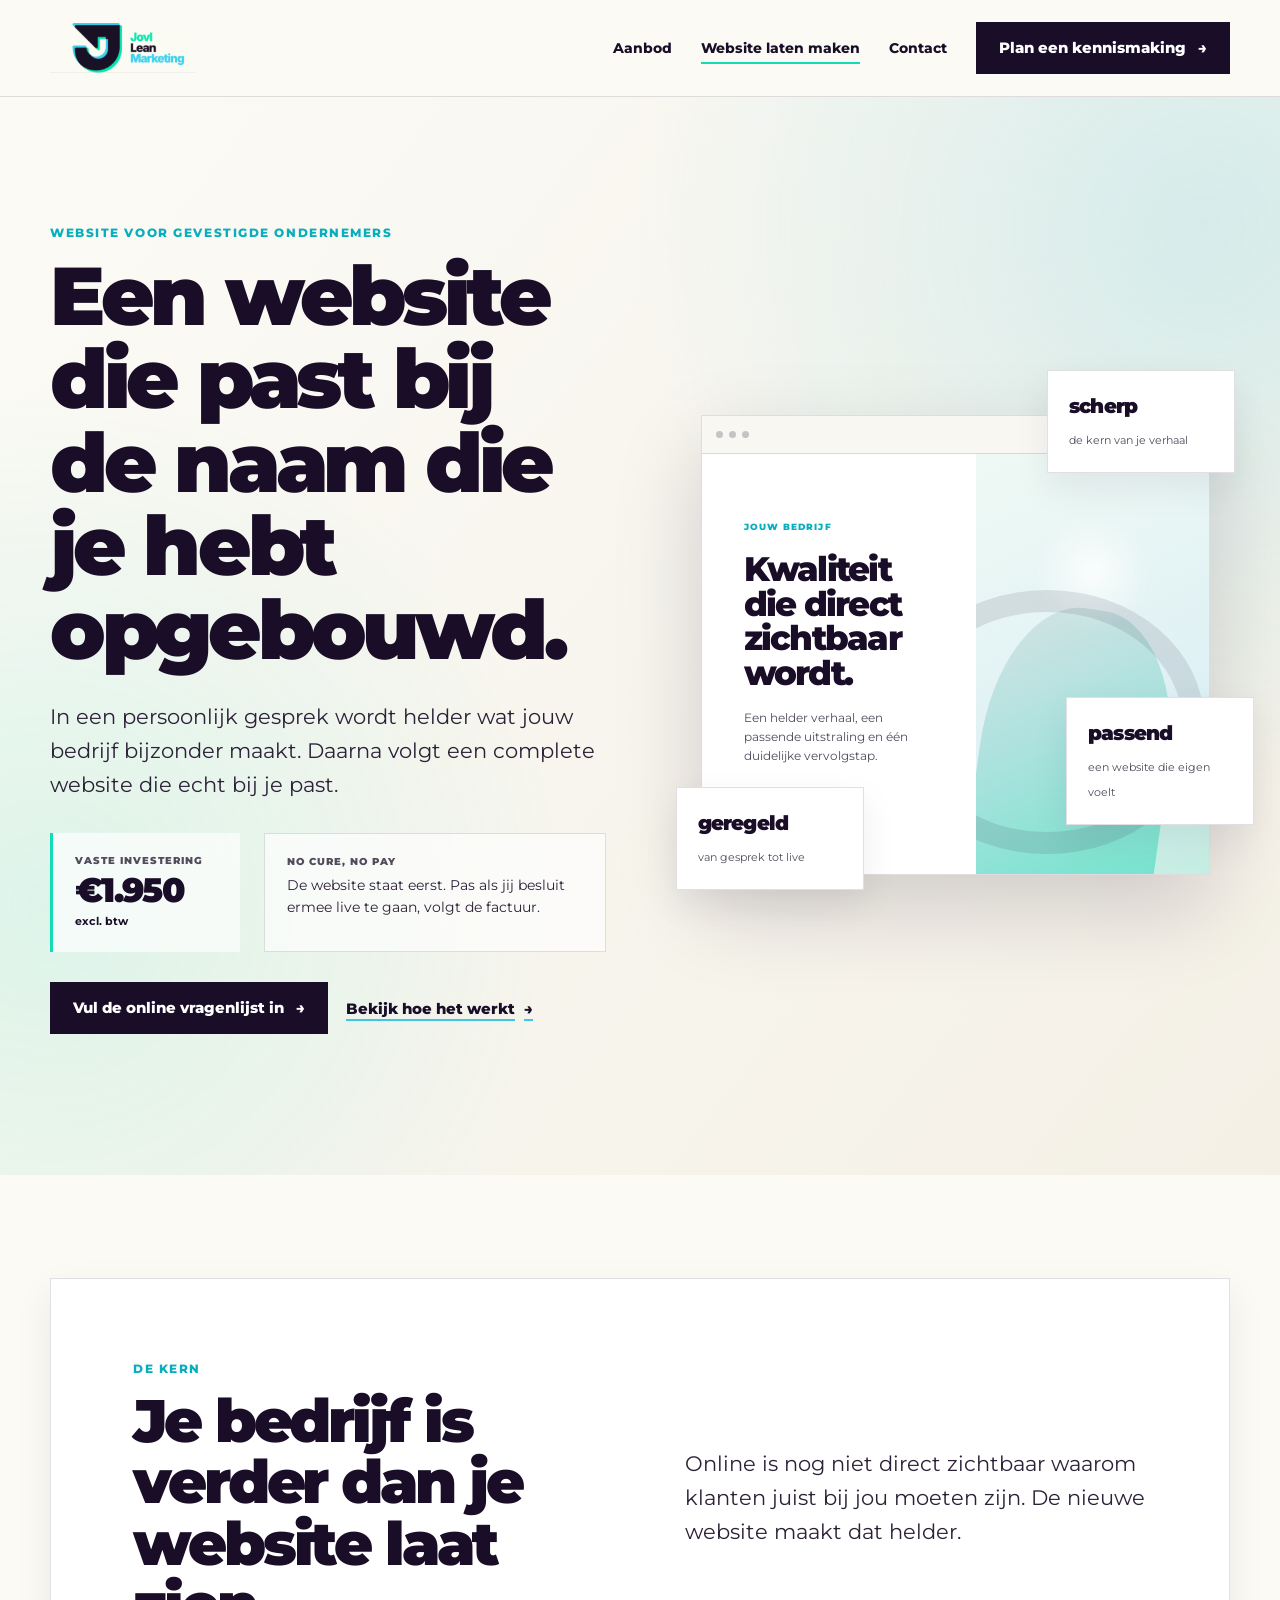
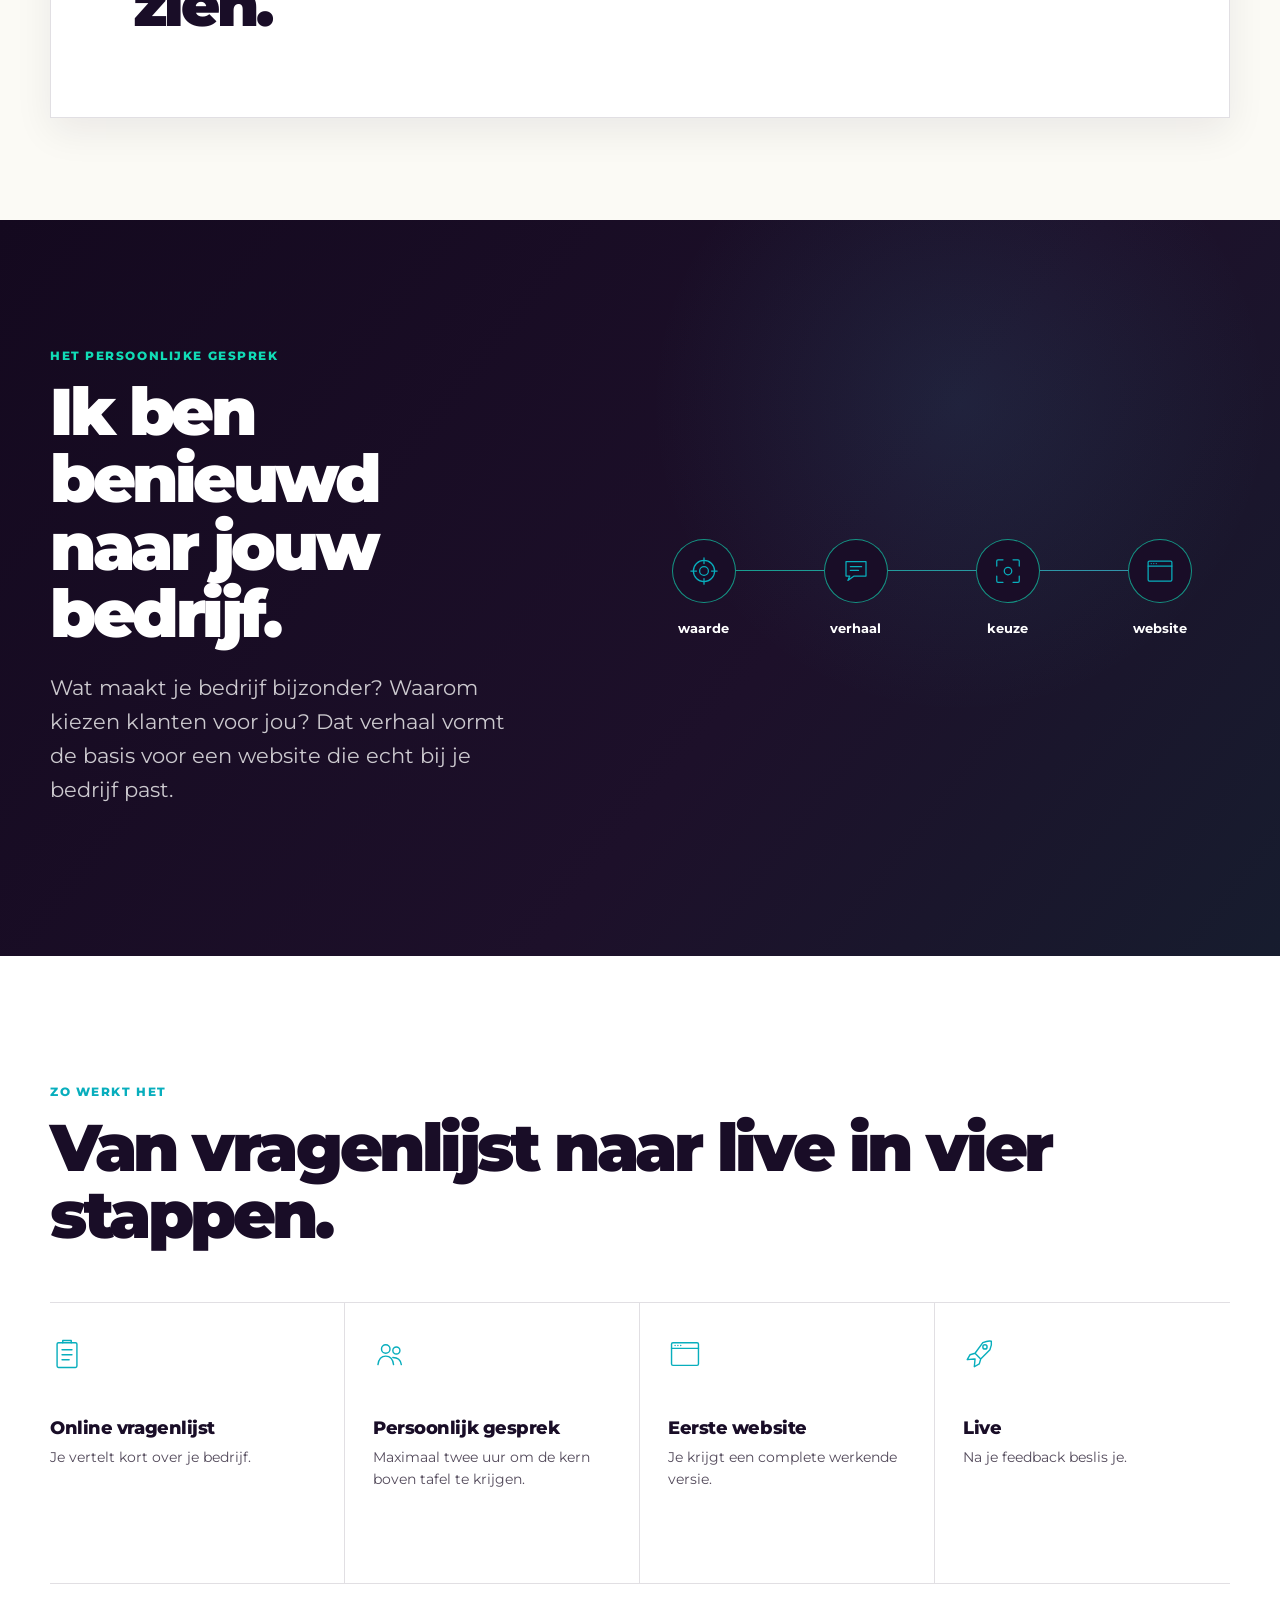
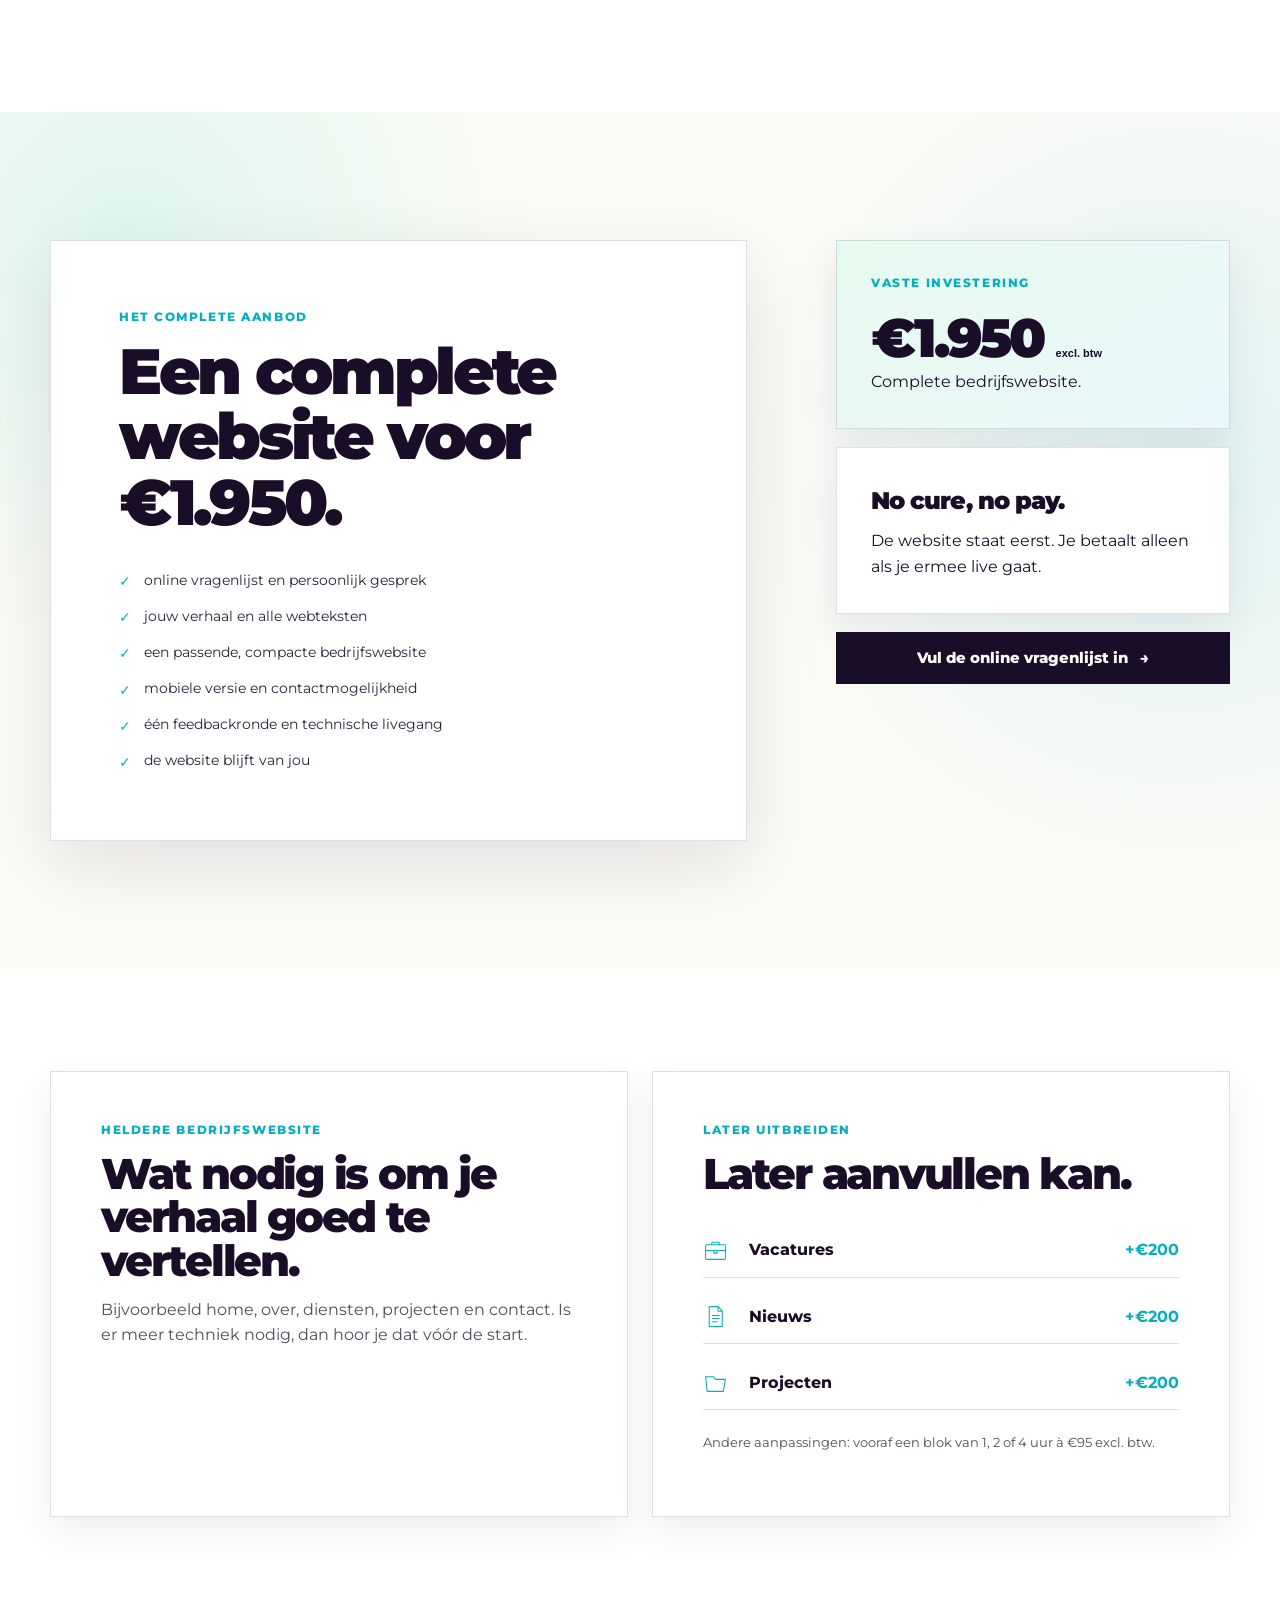
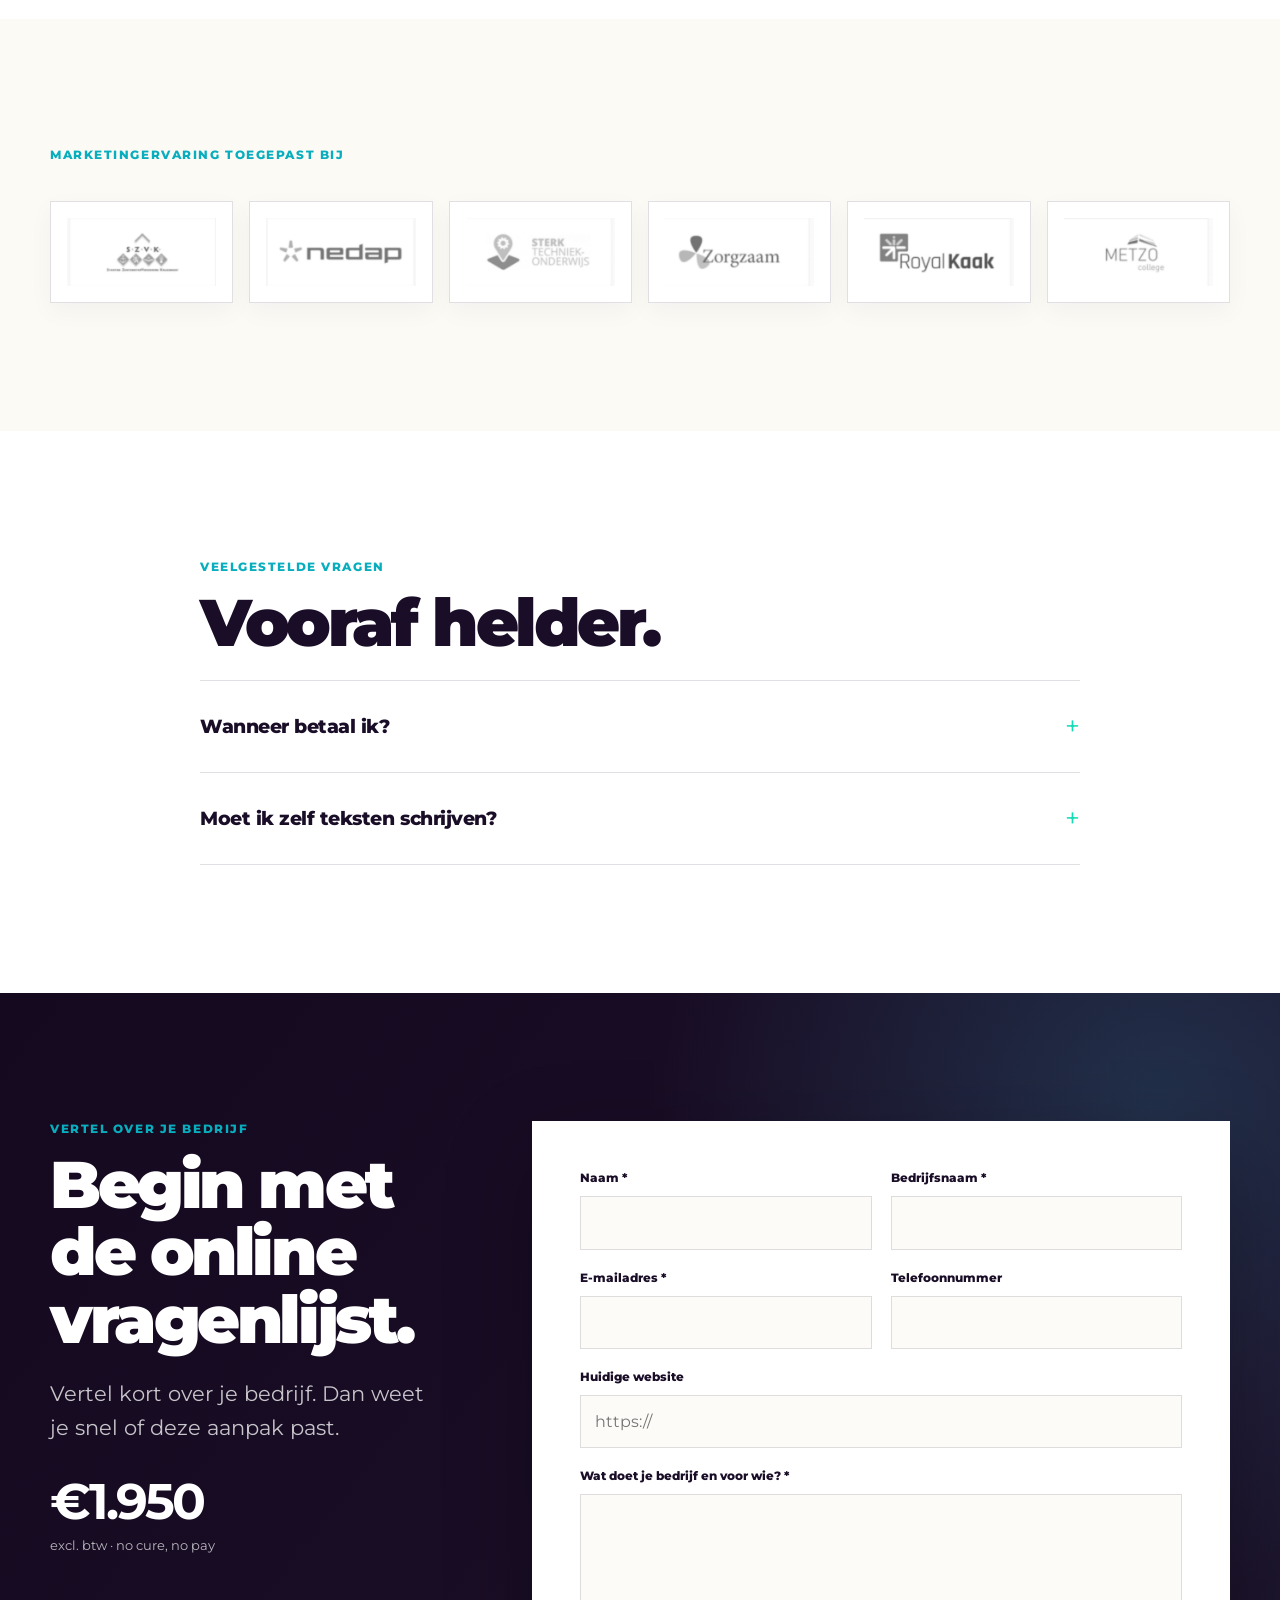
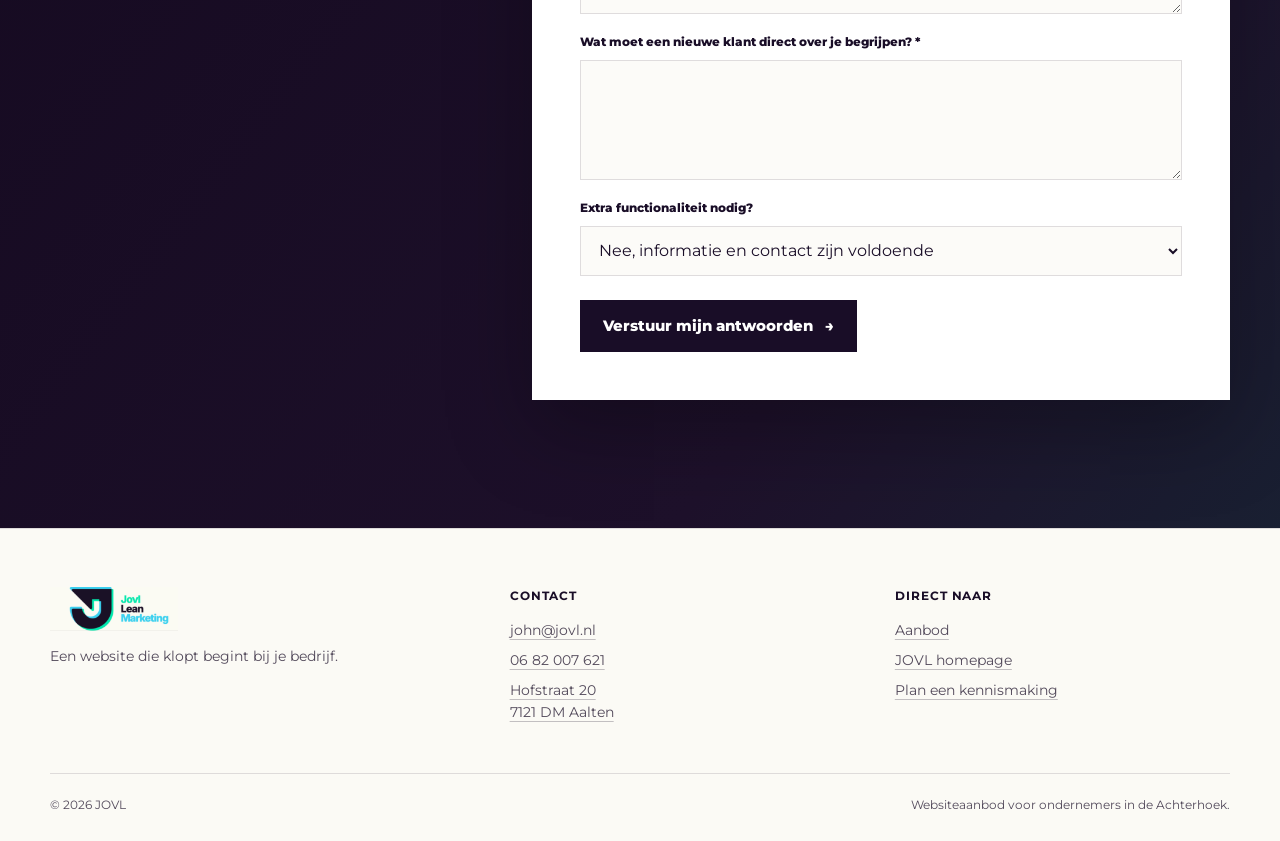
==== commit e8d4e9bc: "Add files via upload" ====
--- a/jovl-lean-marketing-standalone/website/index.html
+++ b/jovl-lean-marketing-standalone/website/index.html
@@ -4,11 +4,15 @@
   <meta charset="utf-8">
   <meta name="viewport" content="width=device-width, initial-scale=1">
   <title>Website laten maken in de Achterhoek | JOVL</title>
-  <meta name="description" content="Een complete bedrijfswebsite vanuit een persoonlijk marketinggesprek. Vaste investering €1.950 en factuur bij livegang.">
+  <meta name="description" content="Een complete bedrijfswebsite vanuit een persoonlijk marketinggesprek. Vaste investering €1.950 met no cure, no pay.">
   <link rel="canonical" href="https://jovl.nl/website/">
   <meta property="og:type" content="website"><meta property="og:locale" content="nl_NL"><meta property="og:title" content="Een website die past bij de naam die je hebt opgebouwd | JOVL"><meta property="og:description" content="Eerst jouw bedrijf echt begrijpen. Daarna een complete website die klopt. Vaste investering €1.950."><meta property="og:url" content="https://jovl.nl/website/">
-  <link rel="icon" href="../assets/logo-jovl.png">
-  <link rel="preconnect" href="https://fonts.googleapis.com"><link rel="preconnect" href="https://fonts.gstatic.com" crossorigin><link href="https://fonts.googleapis.com/css2?family=Inter:wght@400;500;600;700;800&family=Montserrat:wght@600;700;800;900&display=swap" rel="stylesheet"><link rel="stylesheet" href="../assets/styles.css">
+  <link rel="icon" href="/favicon.ico" sizes="any">
+  <link rel="icon" type="image/png" sizes="32x32" href="/assets/favicon-32.png">
+  <link rel="apple-touch-icon" href="/assets/apple-touch-icon.png">
+  <link rel="preconnect" href="https://fonts.googleapis.com">
+  <link rel="preconnect" href="https://fonts.gstatic.com" crossorigin>
+  <link href="https://fonts.googleapis.com/css2?family=Montserrat:wght@400;500;600;700;800;900&display=swap" rel="stylesheet"><link rel="stylesheet" href="../assets/styles.css">
   <script type="application/ld+json">{"@context":"https://schema.org","@type":"Service","name":"Website laten maken","provider":{"@type":"ProfessionalService","name":"JOVL","url":"https://jovl.nl/"},"areaServed":"Achterhoek","offers":{"@type":"Offer","price":"1950","priceCurrency":"EUR"}}</script>
 </head>
 <body class="sales-page sales-page--compact">
@@ -23,7 +27,7 @@
           <p class="eyebrow">Website voor gevestigde ondernemers</p>
           <h1>Een website die past bij de naam die je hebt opgebouwd.</h1>
           <p class="lead">In een persoonlijk gesprek wordt helder wat jouw bedrijf bijzonder maakt. Daarna volgt een complete website die echt bij je past.</p>
-          <div class="hero-commercial"><div class="hero-price"><small>Vaste investering</small><strong>€1.950</strong><span>excl. btw</span></div><div class="hero-payment"><small>Factuur bij livegang</small><p>De website staat eerst. Pas als jij besluit ermee live te gaan, volgt de factuur.</p></div></div>
+          <div class="hero-commercial"><div class="hero-price"><small>Vaste investering</small><strong>€1.950</strong><span>excl. btw</span></div><div class="hero-payment"><small>No cure, no pay</small><p>De website staat eerst. Pas als jij besluit ermee live te gaan, volgt de factuur.</p></div></div>
           <div class="actions"><a class="button" href="#vragenlijst">Vul de online vragenlijst in</a><a class="text-link text-link--underlined" href="#werkwijze">Bekijk hoe het werkt</a></div>
         </div>
         <div class="sales-visual reveal reveal-delay-1" aria-hidden="true">
@@ -46,7 +50,7 @@
 
     <section class="section section--wash" id="prijs"><div class="container offer-layout offer-layout--compact">
       <article class="offer-main reveal"><p class="eyebrow">Het complete aanbod</p><h2>Een complete website voor €1.950.</h2><ul class="offer-list offer-list--compact"><li>online vragenlijst en persoonlijk gesprek</li><li>jouw verhaal en alle webteksten</li><li>een passende, compacte bedrijfswebsite</li><li>mobiele versie en contactmogelijkheid</li><li>één feedbackronde en technische livegang</li><li>de website blijft van jou</li></ul></article>
-      <aside class="offer-side"><div class="launch-card launch-card--fixed reveal reveal-delay-1"><p class="eyebrow">Vaste investering</p><span class="launch-card__price">€1.950 <small>excl. btw</small></span><p>Complete bedrijfswebsite.</p></div><div class="payment-card reveal reveal-delay-2"><strong>Factuur bij livegang.</strong><p>Je betaalt wanneer de website live gaat.</p></div><a class="button reveal reveal-delay-3" href="#vragenlijst">Vul de online vragenlijst in</a></aside>
+      <aside class="offer-side"><div class="launch-card launch-card--fixed reveal reveal-delay-1"><p class="eyebrow">Vaste investering</p><span class="launch-card__price">€1.950 <small>excl. btw</small></span><p>Complete bedrijfswebsite.</p></div><div class="payment-card reveal reveal-delay-2"><strong>No cure, no pay.</strong><p>De website staat eerst. Je betaalt alleen als je ermee live gaat.</p></div><a class="button reveal reveal-delay-3" href="#vragenlijst">Vul de online vragenlijst in</a></aside>
     </div></section>
 
     <section class="section section--white section--compact"><div class="container compact-info-grid">
@@ -54,17 +58,23 @@
       <article class="compact-info reveal reveal-delay-1"><p class="eyebrow">Later uitbreiden</p><h3>Later aanvullen kan.</h3><div class="extras-inline"><span><img class="icon" src="../assets/icons/briefcase.svg" alt="" aria-hidden="true">Vacatures <b>+€200</b></span><span><img class="icon" src="../assets/icons/file.svg" alt="" aria-hidden="true">Nieuws <b>+€200</b></span><span><img class="icon" src="../assets/icons/folder.svg" alt="" aria-hidden="true">Projecten <b>+€200</b></span></div><p class="small-copy">Andere aanpassingen: vooraf een blok van 1, 2 of 4 uur à €95 excl. btw.</p></article>
     </div></section>
 
-    <section class="section"><div class="container"><p class="eyebrow">Marketingervaring toegepast bij</p><div class="logo-grid logo-grid--compact" aria-label="Organisaties waar JOVL marketingervaring heeft toegepast"><div class="logo-tile"><img src="../assets/logos/szvk.png" alt="SZVK"></div><div class="logo-tile"><img src="../assets/logos/nedap.png" alt="Nedap"></div><div class="logo-tile"><img src="../assets/logos/sto.png" alt="Sterk Techniekonderwijs"></div><div class="logo-tile"><img src="../assets/logos/zorgzaam.png" alt="Zorgzaam"></div><div class="logo-tile"><img src="../assets/logos/royal-kaak.png" alt="Royal Kaak"></div><div class="logo-tile"><img src="../assets/logos/metzo.png" alt="Metzo College"></div></div></div></section>
+    <section class="section"><div class="container"><p class="eyebrow">Marketingervaring toegepast bij</p><div class="logo-grid logo-grid--compact" aria-label="Organisaties waar JOVL marketingervaring heeft toegepast"><a class="logo-tile" href="https://www.szvk.nl/Consumenten" target="_blank" rel="noopener" aria-label="Bezoek SZVK"><img src="../assets/logos/szvk.png" alt="SZVK"></a><a class="logo-tile" href="https://nedapflux.com/nl/" target="_blank" rel="noopener" aria-label="Bezoek Nedap"><img src="../assets/logos/nedap.png" alt="Nedap"></a><a class="logo-tile" href="https://www.sterktechniekonderwijs.nl/regio/achterhoek" target="_blank" rel="noopener" aria-label="Bezoek Sterk Techniekonderwijs"><img src="../assets/logos/sto.png" alt="Sterk Techniekonderwijs"></a><a class="logo-tile" href="https://www.zorgzaam.nl/" target="_blank" rel="noopener" aria-label="Bezoek Zorgzaam"><img src="../assets/logos/zorgzaam.png" alt="Zorgzaam"></a><a class="logo-tile" href="https://kaak.com/royal-kaak/" target="_blank" rel="noopener" aria-label="Bezoek Royal Kaak"><img src="../assets/logos/royal-kaak.png" alt="Royal Kaak"></a><a class="logo-tile" href="https://www.open-dag-metzo.nl/" target="_blank" rel="noopener" aria-label="Bezoek Metzo College"><img src="../assets/logos/metzo.png" alt="Metzo College"></a></div></div></section>
 
     <section class="section section--white" id="vragen"><div class="container--narrow"><div class="reveal"><p class="eyebrow">Veelgestelde vragen</p><h2>Vooraf helder.</h2></div><div class="faq-list reveal">
       <article class="faq-item" data-faq><button class="faq-question" type="button" aria-expanded="false">Wanneer betaal ik?</button><div class="faq-answer"><p>Wanneer de website staat en je besluit ermee live te gaan.</p></div></article>
       <article class="faq-item" data-faq><button class="faq-question" type="button" aria-expanded="false">Moet ik zelf teksten schrijven?</button><div class="faq-answer"><p>Nee. Ik vertaal de vragenlijst en ons gesprek naar de webteksten.</p></div></article>
     </div></div></section>
 
-    <section class="section questionnaire" id="vragenlijst"><div class="container questionnaire-layout questionnaire-layout--compact"><div class="reveal"><p class="eyebrow">Vertel over je bedrijf</p><h2>Begin met de online vragenlijst.</h2><p class="lead">Vertel kort over je bedrijf. Dan weet je snel of deze aanpak past.</p><div class="questionnaire-price"><strong>€1.950</strong><span>excl. btw · factuur bij livegang</span></div></div>
-      <form class="form-card reveal reveal-delay-1" data-website-form data-endpoint=""><div class="form-grid">
+    <section class="section questionnaire" id="vragenlijst"><div class="container questionnaire-layout questionnaire-layout--compact"><div class="reveal"><p class="eyebrow">Vertel over je bedrijf</p><h2>Begin met de online vragenlijst.</h2><p class="lead">Vertel kort over je bedrijf. Dan weet je snel of deze aanpak past.</p><div class="questionnaire-price"><strong>€1.950</strong><span>excl. btw · no cure, no pay</span></div></div>
+      <form class="form-card reveal reveal-delay-1" action="https://formsubmit.co/john@jovl.nl" method="POST" data-website-form data-endpoint="https://formsubmit.co/ajax/john@jovl.nl">
+        <input type="hidden" name="_subject" value="Nieuwe website-aanvraag via jovl.nl">
+        <input type="hidden" name="_template" value="table">
+        <input type="hidden" name="_captcha" value="false">
+        <input type="hidden" name="_url" value="https://jovl.nl/website/">
+        <input class="form-honey" type="text" name="_honey" tabindex="-1" autocomplete="off" aria-hidden="true">
+        <div class="form-grid">
         <div class="form-field"><label for="naam">Naam *</label><input id="naam" name="Naam" type="text" autocomplete="name" required></div><div class="form-field"><label for="bedrijf">Bedrijfsnaam *</label><input id="bedrijf" name="Bedrijf" type="text" autocomplete="organization" required></div>
-        <div class="form-field"><label for="email">E-mailadres *</label><input id="email" name="E-mail" type="email" autocomplete="email" required></div><div class="form-field"><label for="telefoon">Telefoonnummer</label><input id="telefoon" name="Telefoon" type="tel" autocomplete="tel"></div>
+        <div class="form-field"><label for="email">E-mailadres *</label><input id="email" name="email" type="email" autocomplete="email" required></div><div class="form-field"><label for="telefoon">Telefoonnummer</label><input id="telefoon" name="Telefoon" type="tel" autocomplete="tel"></div>
         <div class="form-field form-field--full"><label for="website">Huidige website</label><input id="website" name="Huidige website" type="url" inputmode="url" placeholder="https://"></div>
         <div class="form-field form-field--full"><label for="bedrijf-kort">Wat doet je bedrijf en voor wie? *</label><textarea id="bedrijf-kort" name="Wat doet het bedrijf en voor wie" required></textarea></div>
         <div class="form-field form-field--full"><label for="boodschap">Wat moet een nieuwe klant direct over je begrijpen? *</label><textarea id="boodschap" name="Wat moet een nieuwe klant begrijpen" required></textarea></div>
--- a/jovl-lean-marketing-standalone/assets/styles.css
+++ b/jovl-lean-marketing-standalone/assets/styles.css
@@ -29,7 +29,7 @@
   margin: 0;
   color: var(--ink);
   background: var(--cream);
-  font-family: "Inter", system-ui, -apple-system, BlinkMacSystemFont, "Segoe UI", sans-serif;
+  font-family: "Montserrat", system-ui, -apple-system, BlinkMacSystemFont, "Segoe UI", sans-serif;
   font-size: 16px;
   line-height: 1.58;
   text-rendering: optimizeLegibility;
@@ -129,7 +129,7 @@
 h2,
 h3,
 h4 {
-  font-family: "Montserrat", "Inter", sans-serif;
+  font-family: "Montserrat", system-ui, sans-serif;
   letter-spacing: -0.052em;
   line-height: 1.02;
 }
@@ -203,11 +203,18 @@
   transition: transform 180ms ease;
 }
 
-.button:hover,
+.button:hover {
+  color: var(--white);
+  background: #16321e;
+  box-shadow: none;
+  transform: translateY(-2px);
+}
+
 .button:focus-visible {
   color: var(--ink);
   background: var(--aqua);
-  box-shadow: 0 12px 28px rgba(17, 220, 182, 0.20);
+  box-shadow: 0 0 0 4px rgba(17, 220, 182, 0.22);
+  outline: none;
   transform: translateY(-2px);
 }
 
@@ -291,6 +298,12 @@
 .brand img {
   width: 145px;
   height: auto;
+  transition: transform 200ms ease;
+}
+
+.brand:hover img,
+.brand:focus-visible img {
+  transform: translateY(-2px) scale(1.02);
 }
 
 .main-nav {
@@ -613,8 +626,11 @@
   place-items: center;
   padding: 16px;
   border: 1px solid var(--line);
+  color: inherit;
   background: var(--white);
   box-shadow: 0 8px 24px rgba(25, 13, 39, 0.04);
+  text-decoration: none;
+  transition: transform 200ms ease, box-shadow 200ms ease;
 }
 
 .logo-tile img {
@@ -626,10 +642,18 @@
   transition: filter 180ms ease, opacity 180ms ease, transform 180ms ease;
 }
 
-.logo-tile:hover img {
+.logo-tile:hover,
+.logo-tile:focus-visible {
+  box-shadow: 0 14px 32px rgba(25, 13, 39, 0.08);
+  outline: none;
+  transform: translateY(-2px);
+}
+
+.logo-tile:hover img,
+.logo-tile:focus-visible img {
   filter: grayscale(0);
   opacity: 1;
-  transform: scale(1.03);
+  transform: scale(1.04);
 }
 
 .offer-heading {
@@ -2121,3 +2145,49 @@
 /* Local icon files: robust on GitHub/Cloudflare without an icon font. */
 img.icon { object-fit: contain; }
 .story-node__icon img.icon { width: 30px; height: 30px; }
+
+
+/* Restored JOVL homepage visual */
+.legacy-hero-visual {
+  min-height: 510px;
+  display: grid;
+  place-items: center;
+}
+
+.legacy-hero-visual img {
+  width: min(100%, 570px);
+  height: auto;
+  filter: drop-shadow(0 24px 42px rgba(25, 13, 39, 0.08));
+}
+
+.form-honey {
+  position: absolute !important;
+  width: 1px !important;
+  height: 1px !important;
+  padding: 0 !important;
+  margin: -1px !important;
+  overflow: hidden !important;
+  clip: rect(0, 0, 0, 0) !important;
+  white-space: nowrap !important;
+  border: 0 !important;
+}
+
+@media (max-width: 920px) {
+  .legacy-hero-visual {
+    min-height: 420px;
+  }
+
+  .legacy-hero-visual img {
+    width: min(100%, 520px);
+  }
+}
+
+@media (max-width: 560px) {
+  .legacy-hero-visual {
+    min-height: 340px;
+  }
+
+  .legacy-hero-visual img {
+    width: min(100%, 430px);
+  }
+}
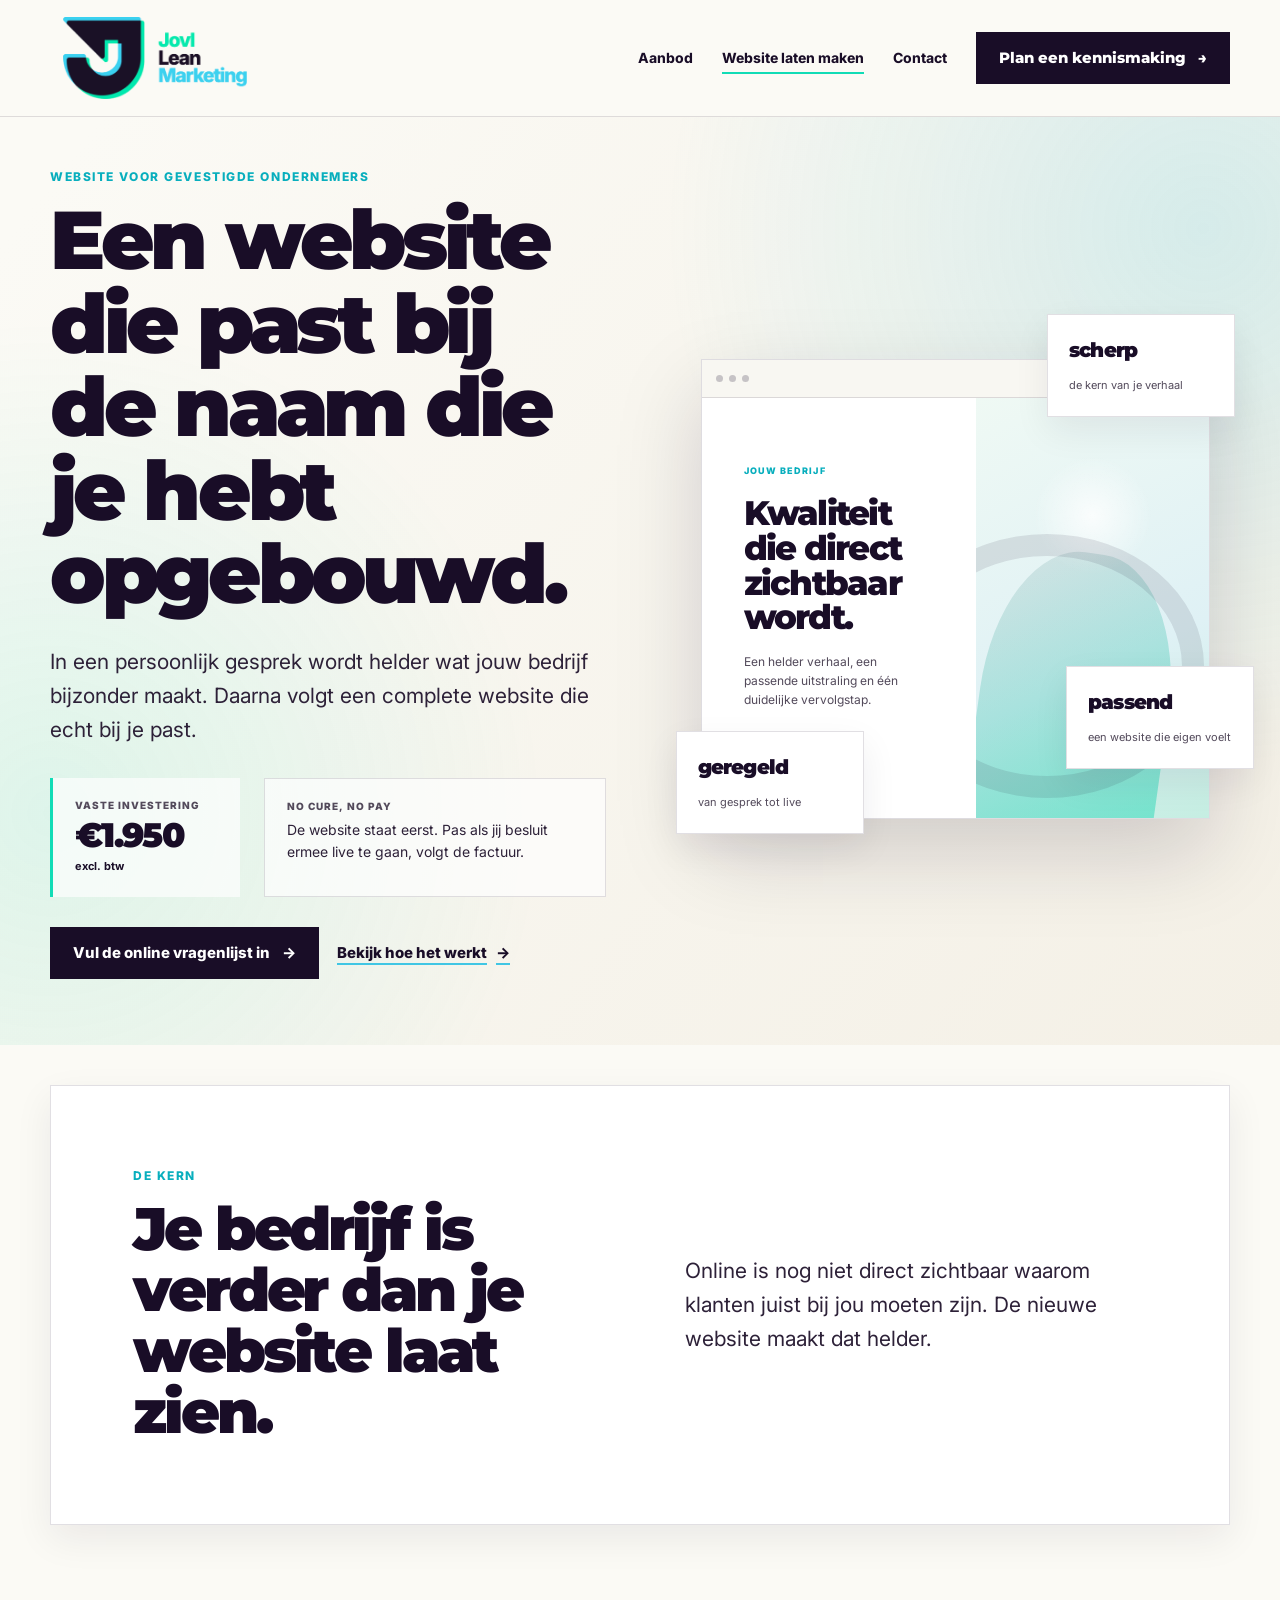
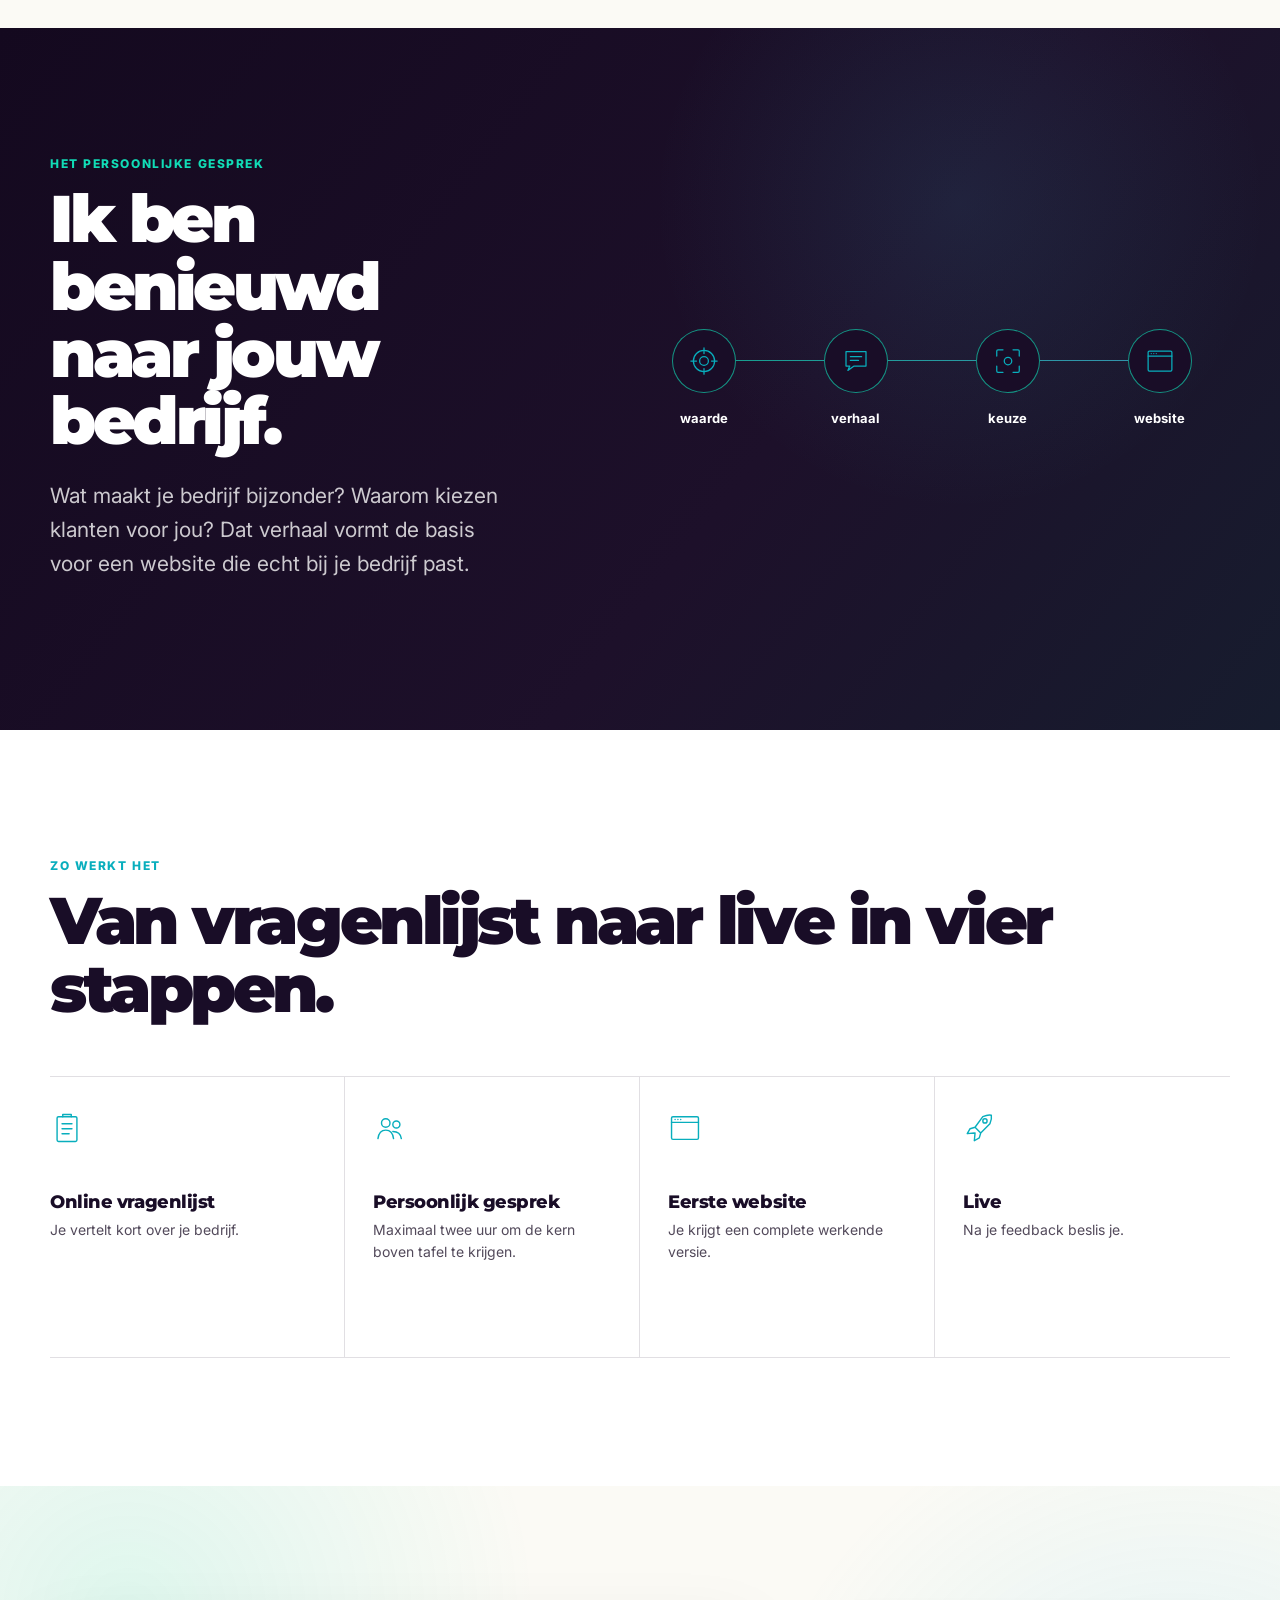
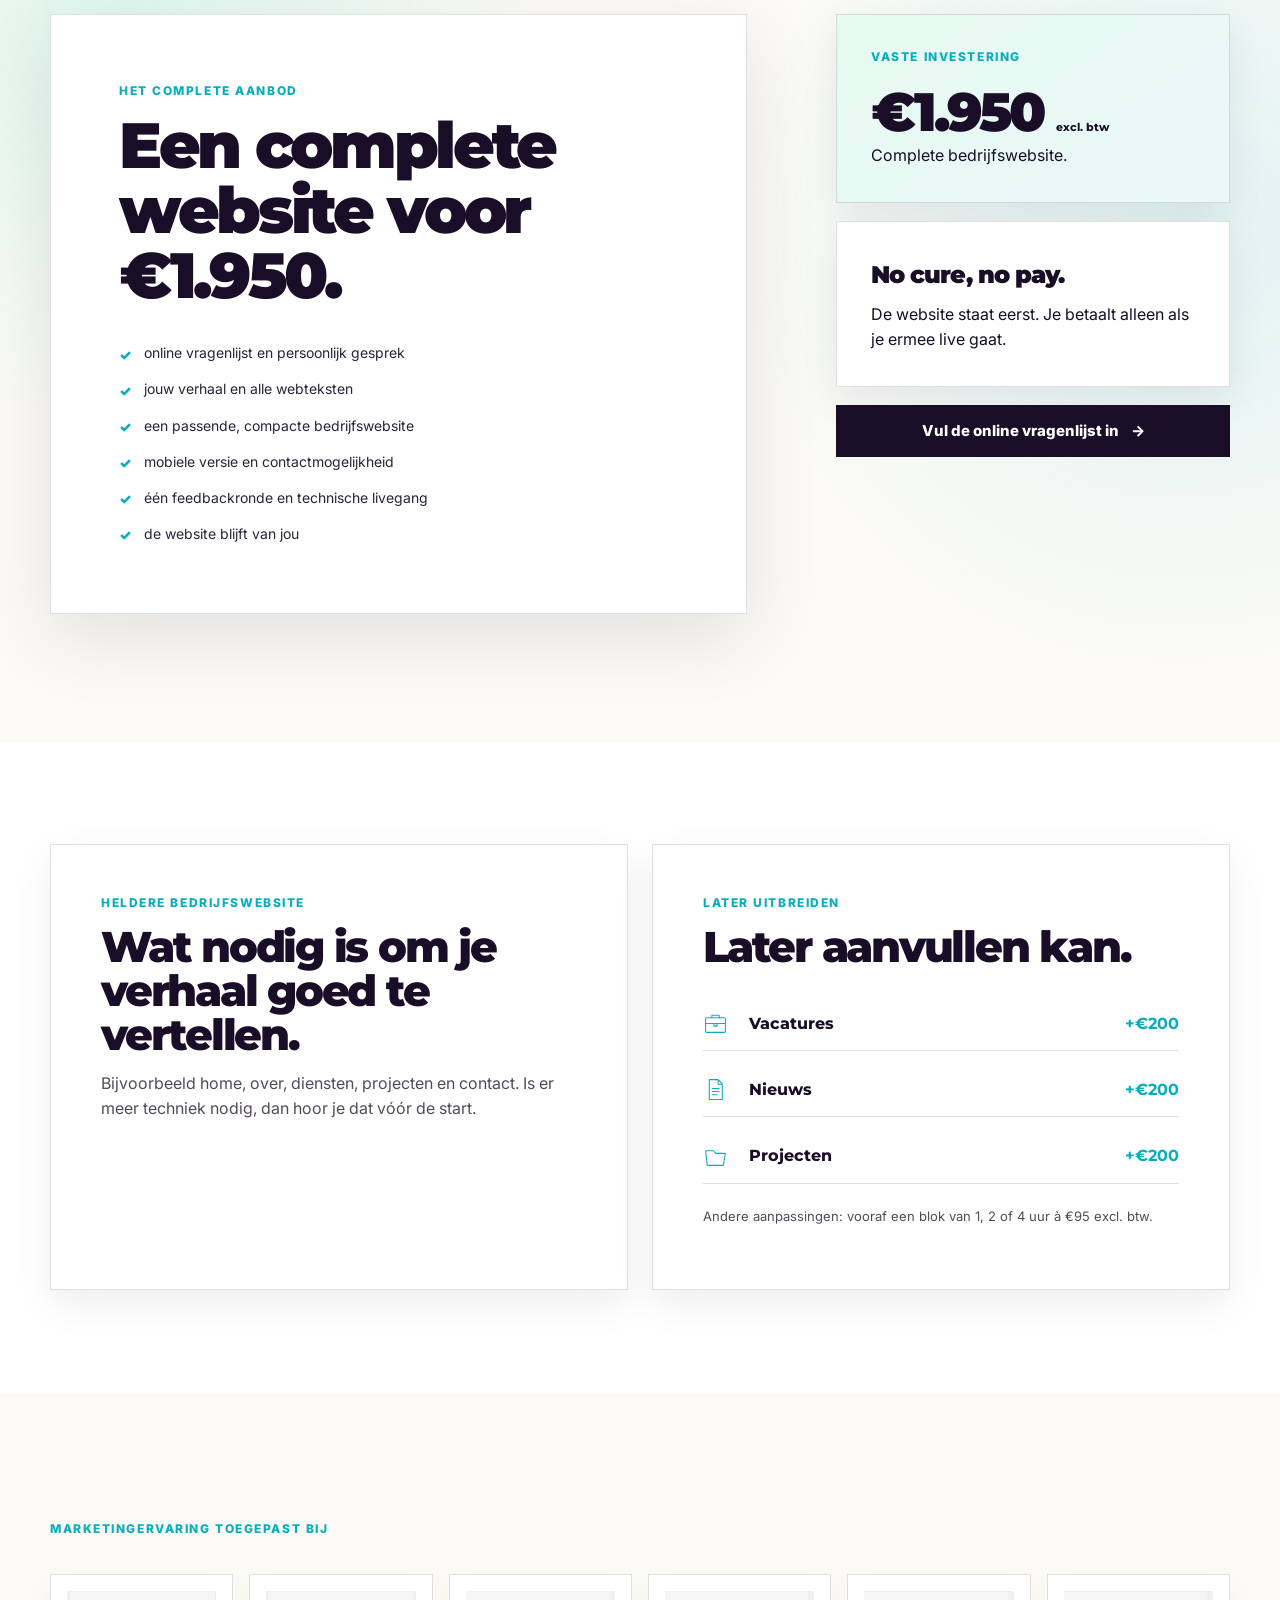
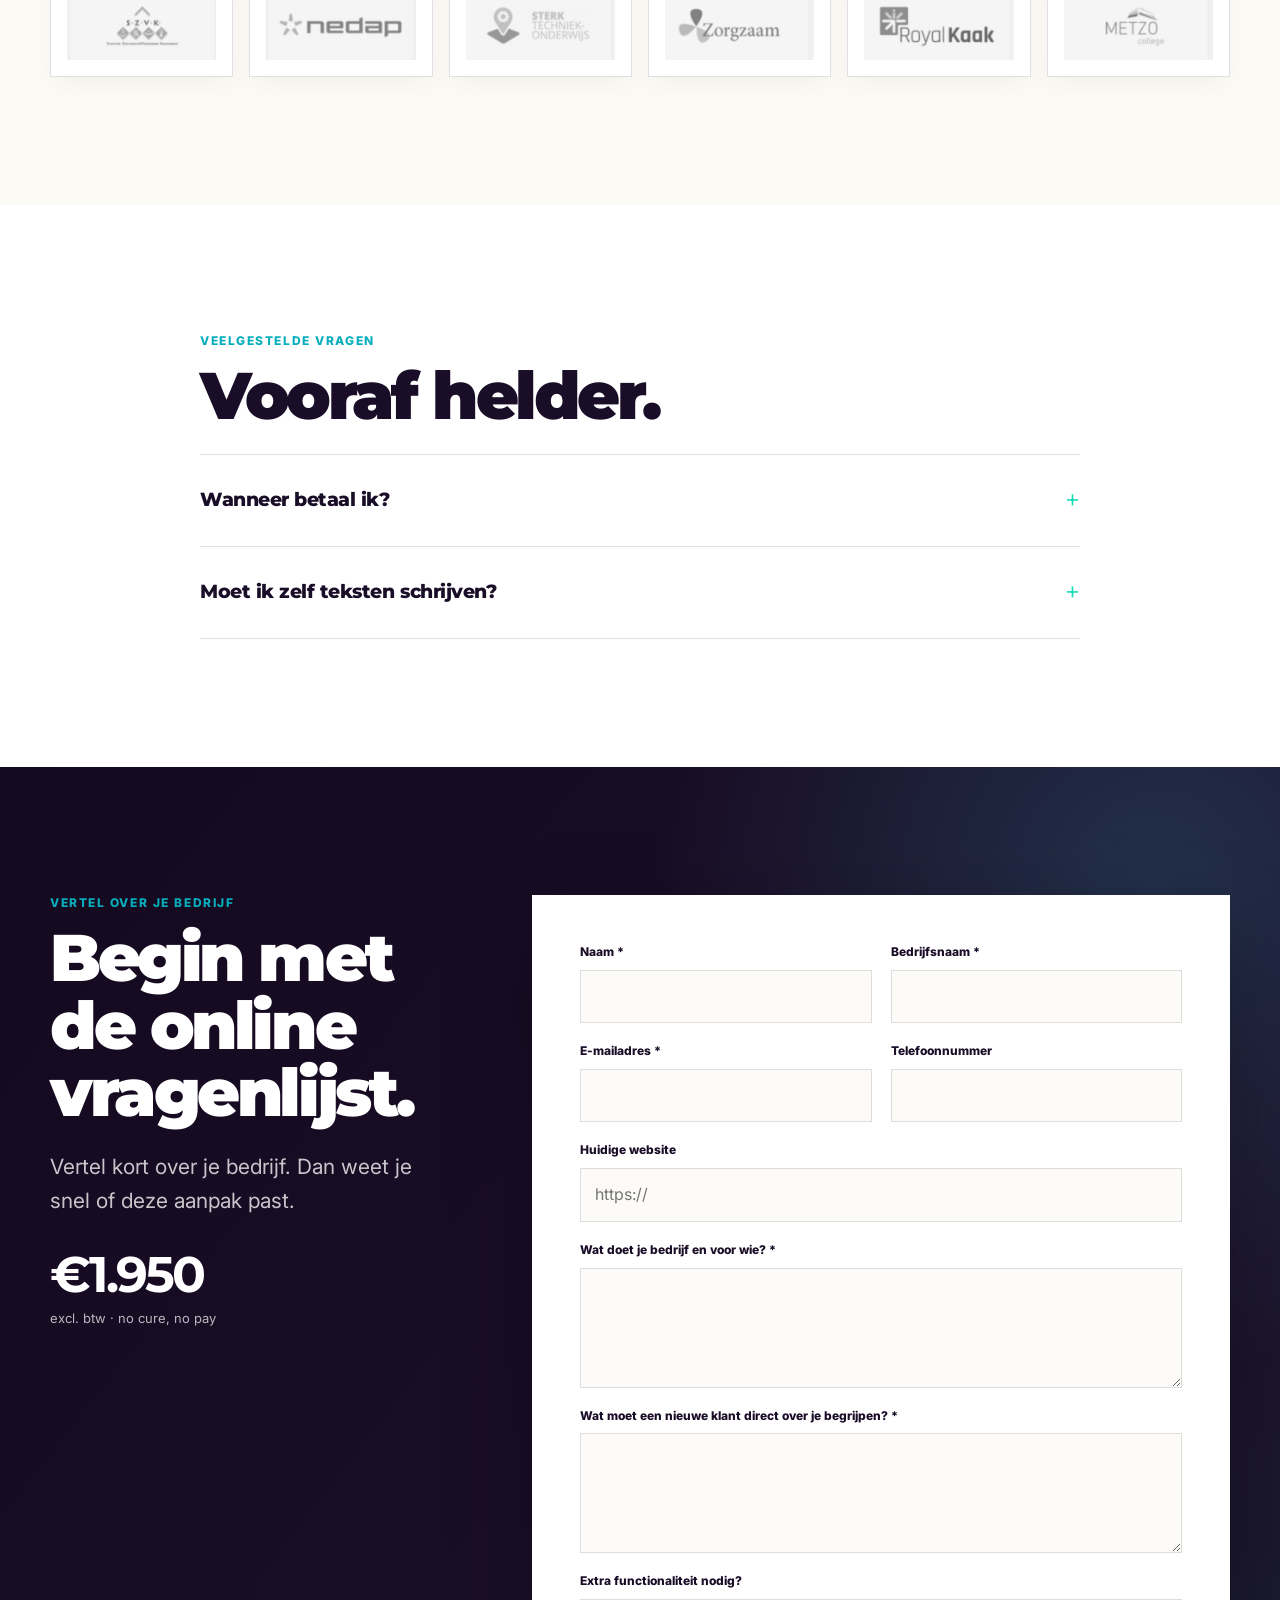
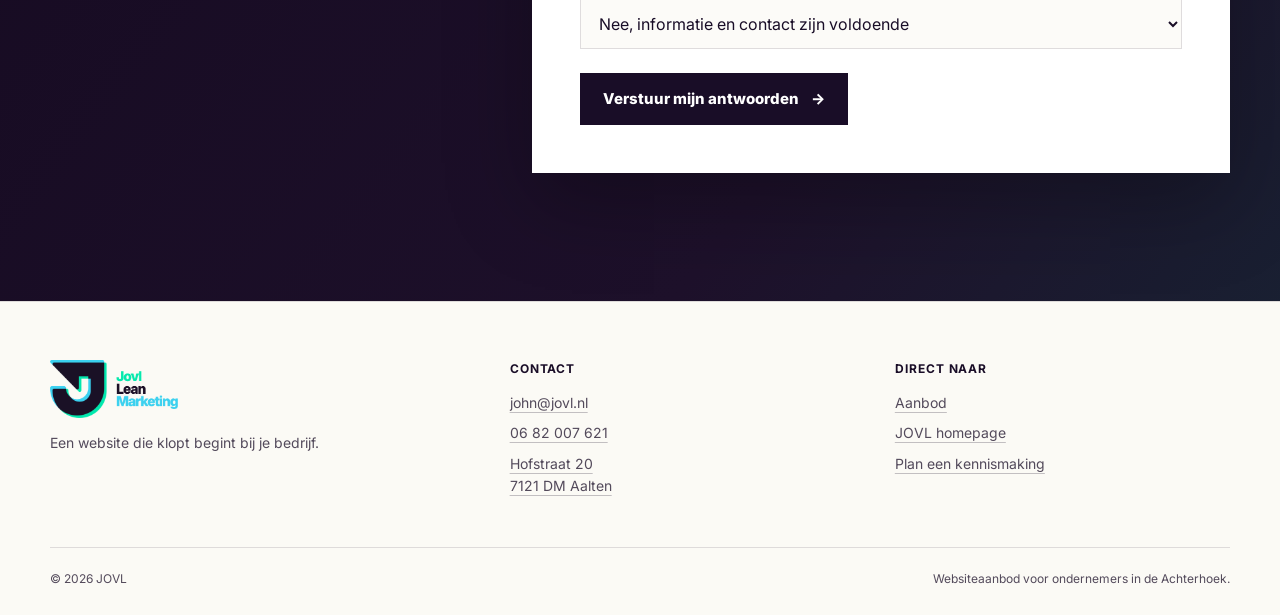
==== commit 4bff3d61: "Add files via upload" ====
--- a/jovl-lean-marketing-standalone/website/index.html
+++ b/jovl-lean-marketing-standalone/website/index.html
@@ -12,7 +12,7 @@
   <link rel="apple-touch-icon" href="/assets/apple-touch-icon.png">
   <link rel="preconnect" href="https://fonts.googleapis.com">
   <link rel="preconnect" href="https://fonts.gstatic.com" crossorigin>
-  <link href="https://fonts.googleapis.com/css2?family=Montserrat:wght@400;500;600;700;800;900&display=swap" rel="stylesheet"><link rel="stylesheet" href="../assets/styles.css">
+  <link href="https://fonts.googleapis.com/css2?family=Inter:wght@400;500;600;700;800&family=Montserrat:wght@700;800;900&display=swap" rel="stylesheet"><link rel="stylesheet" href="../assets/styles.css">
   <script type="application/ld+json">{"@context":"https://schema.org","@type":"Service","name":"Website laten maken","provider":{"@type":"ProfessionalService","name":"JOVL","url":"https://jovl.nl/"},"areaServed":"Achterhoek","offers":{"@type":"Offer","price":"1950","priceCurrency":"EUR"}}</script>
 </head>
 <body class="sales-page sales-page--compact">
@@ -37,7 +37,7 @@
       </div>
     </section>
 
-    <section class="section section--compact"><div class="container"><div class="problem-panel reveal"><div><p class="eyebrow">De kern</p><h2>Je bedrijf is verder dan je website laat zien.</h2></div><p class="lead">Online is nog niet direct zichtbaar waarom klanten juist bij jou moeten zijn. De nieuwe website maakt dat helder.</p></div></div></section>
+    <section class="section section--compact sales-core-section"><div class="container"><div class="problem-panel reveal"><div><p class="eyebrow">De kern</p><h2>Je bedrijf is verder dan je website laat zien.</h2></div><p class="lead">Online is nog niet direct zichtbaar waarom klanten juist bij jou moeten zijn. De nieuwe website maakt dat helder.</p></div></div></section>
 
     <section class="section section--dark"><div class="container story-flow"><div class="reveal"><p class="eyebrow">Het persoonlijke gesprek</p><h2>Ik ben benieuwd naar jouw bedrijf.</h2><p class="lead">Wat maakt je bedrijf bijzonder? Waarom kiezen klanten voor jou? Dat verhaal vormt de basis voor een website die echt bij je bedrijf past.</p></div><div class="story-chain reveal reveal-delay-1"><div class="story-node"><div class="story-node__icon"><img class="icon" src="../assets/icons/target.svg" alt="" aria-hidden="true"></div><strong>waarde</strong></div><div class="story-node"><div class="story-node__icon"><img class="icon" src="../assets/icons/chat.svg" alt="" aria-hidden="true"></div><strong>verhaal</strong></div><div class="story-node"><div class="story-node__icon"><img class="icon" src="../assets/icons/focus.svg" alt="" aria-hidden="true"></div><strong>keuze</strong></div><div class="story-node"><div class="story-node__icon"><img class="icon" src="../assets/icons/browser.svg" alt="" aria-hidden="true"></div><strong>website</strong></div></div></div></section>
 
--- a/jovl-lean-marketing-standalone/assets/styles.css
+++ b/jovl-lean-marketing-standalone/assets/styles.css
@@ -1328,7 +1328,7 @@
 }
 
 .launch-card__price small {
-  font-family: "Inter", sans-serif;
+  font-family: "Montserrat", sans-serif;
   font-size: 11px;
   font-weight: 750;
   letter-spacing: 0;
@@ -2094,7 +2094,7 @@
   justify-content: space-between; gap: 20px; margin-top: auto; padding-top: 42px;
 }
 .service-card__bottom > strong { font-family: "Montserrat", sans-serif; font-size: 30px; letter-spacing: -.05em; }
-.service-card__bottom > strong small { font-family: "Inter", sans-serif; font-size: 11px; letter-spacing: 0; }
+.service-card__bottom > strong small { font-family: "Montserrat", sans-serif; font-size: 11px; letter-spacing: 0; }
 .service-card__bottom > span { color: var(--ink-3); font-size: 14px; font-weight: 700; }
 
 .contact-card--simple { grid-template-columns: minmax(0, 1fr) auto; }
@@ -2191,3 +2191,477 @@
     width: min(100%, 430px);
   }
 }
+
+
+/* 2026 v4 — restored original JOVL rhythm and interactions */
+
+/* Original header proportions */
+.header-inner {
+  min-height: 116px;
+}
+
+.brand {
+  position: relative;
+  isolation: isolate;
+}
+
+.brand img {
+  width: 210px;
+  transform: translate3d(0, 0, 0);
+  transition: transform 220ms cubic-bezier(.2,.75,.25,1), filter 220ms ease;
+}
+
+.brand::after {
+  position: absolute;
+  z-index: -1;
+  inset: 0;
+  background: url("logo-jovl.png") center / contain no-repeat;
+  content: "";
+  opacity: 0;
+  transform: translate3d(0, 0, 0);
+  transition: opacity 180ms ease, transform 220ms cubic-bezier(.2,.75,.25,1);
+}
+
+.brand:hover img,
+.brand:focus-visible img {
+  filter: none;
+  transform: translate3d(-3px, -3px, 0);
+}
+
+.brand:hover::after,
+.brand:focus-visible::after {
+  opacity: .20;
+  transform: translate3d(5px, 5px, 0);
+}
+
+/* Keep typography as one coherent family */
+body,
+button,
+input,
+textarea,
+select,
+.main-nav,
+.hero-price,
+.hero-payment,
+.statement-panel,
+.value-item,
+.logo-tile,
+.service-card,
+.process-step,
+.compact-info,
+.faq-item,
+.site-footer {
+  font-family: "Montserrat", system-ui, -apple-system, BlinkMacSystemFont, "Segoe UI", sans-serif;
+}
+
+h1,
+h2,
+h3,
+h4,
+.hero-promise,
+.launch-card__price,
+.questionnaire-price strong,
+.service-card__bottom > strong {
+  font-family: "Montserrat", system-ui, sans-serif;
+}
+
+/* Original-style homepage headline */
+.home-hero h1 {
+  max-width: 760px;
+  font-size: clamp(54px, 6.5vw, 86px);
+  font-weight: 900;
+  letter-spacing: -.062em;
+  line-height: .98;
+}
+
+.headline-mark {
+  position: relative;
+  z-index: 0;
+  display: inline-block;
+}
+
+.headline-mark::after {
+  position: absolute;
+  z-index: -1;
+  right: -.035em;
+  bottom: .02em;
+  left: -.035em;
+  height: .17em;
+  background: rgba(17, 220, 182, .58);
+  content: "";
+  transform: scaleX(1);
+  transform-origin: left center;
+  transition: transform 260ms cubic-bezier(.2,.75,.25,1);
+}
+
+.home-hero:hover .headline-mark::after {
+  transform: scaleX(.93);
+}
+
+.hero-promise {
+  max-width: 660px;
+  margin: -6px 0 22px;
+  color: var(--aqua);
+  font-size: clamp(27px, 3.1vw, 42px);
+  font-weight: 900;
+  letter-spacing: -.046em;
+  line-height: 1.08;
+}
+
+.home-hero .lead {
+  max-width: 650px;
+  margin-bottom: 0;
+  font-size: clamp(17px, 1.6vw, 20px);
+  font-weight: 500;
+  line-height: 1.62;
+}
+
+/* Less empty space below the header, on both main pages */
+.home-hero {
+  padding: clamp(58px, 5.7vw, 82px) 0 clamp(66px, 6.7vw, 96px);
+}
+
+.sales-hero {
+  padding: clamp(56px, 5.5vw, 82px) 0 clamp(70px, 7.2vw, 104px);
+}
+
+.home-core-section {
+  padding-top: clamp(42px, 4.5vw, 66px);
+}
+
+.sales-core-section {
+  padding-top: clamp(42px, 4.5vw, 66px);
+}
+
+/* Original-style framed hero image */
+.legacy-hero-visual {
+  min-height: 0;
+  padding: clamp(16px, 2vw, 24px);
+  border: 1px solid rgba(25, 13, 39, .14);
+  background: rgba(255, 255, 255, .48);
+  box-shadow: 0 22px 50px rgba(25, 13, 39, .07);
+  transition: border-color 220ms ease, box-shadow 220ms ease, transform 220ms cubic-bezier(.2,.75,.25,1);
+}
+
+.legacy-hero-visual img {
+  width: min(100%, 563px);
+  filter: none;
+  transition: transform 300ms cubic-bezier(.2,.75,.25,1);
+}
+
+.legacy-hero-visual:hover {
+  border-color: rgba(17, 220, 182, .58);
+  box-shadow: 9px 9px 0 rgba(64, 198, 228, .16), 0 24px 56px rgba(25, 13, 39, .09);
+  transform: translate3d(-2px, -2px, 0);
+}
+
+.legacy-hero-visual:hover img {
+  transform: scale(1.012);
+}
+
+/* Core panel typography: same family, calmer body weight */
+.statement-panel h2 {
+  font-size: clamp(38px, 4.35vw, 58px);
+  font-weight: 900;
+  letter-spacing: -.06em;
+  line-height: 1.02;
+}
+
+.statement-panel .lead,
+.statement-panel p {
+  font-size: 16px;
+  font-weight: 500;
+  line-height: 1.65;
+}
+
+.statement-panel .lead {
+  margin-bottom: 16px;
+  color: var(--ink-2);
+}
+
+/* Restore a more tactile JOVL hover on client logos */
+.logo-tile {
+  position: relative;
+  overflow: hidden;
+  box-shadow: none;
+  transition: border-color 190ms ease, box-shadow 220ms ease, transform 220ms cubic-bezier(.2,.75,.25,1), background 190ms ease;
+}
+
+.logo-tile::after {
+  position: absolute;
+  top: 12px;
+  right: 13px;
+  display: grid;
+  width: 30px;
+  height: 30px;
+  place-items: center;
+  color: var(--ink);
+  background: var(--aqua);
+  content: "↗";
+  font-size: 14px;
+  font-weight: 900;
+  opacity: 0;
+  transform: translate3d(5px, 5px, 0) scale(.82);
+  transition: opacity 180ms ease, transform 220ms cubic-bezier(.2,.75,.25,1);
+}
+
+.logo-tile img {
+  filter: grayscale(1) contrast(.88);
+  opacity: .68;
+  transition: filter 190ms ease, opacity 190ms ease, transform 220ms cubic-bezier(.2,.75,.25,1);
+}
+
+.logo-tile:hover,
+.logo-tile:focus-visible {
+  border-color: rgba(17, 220, 182, .62);
+  background: #fff;
+  box-shadow: 8px 8px 0 rgba(64, 198, 228, .16), 0 18px 36px rgba(25, 13, 39, .07);
+  outline: none;
+  transform: translate3d(-3px, -3px, 0);
+}
+
+.logo-tile:hover::after,
+.logo-tile:focus-visible::after {
+  opacity: 1;
+  transform: translate3d(0, 0, 0) scale(1);
+}
+
+.logo-tile:hover img,
+.logo-tile:focus-visible img {
+  filter: grayscale(0) contrast(1);
+  opacity: 1;
+  transform: scale(1.025);
+}
+
+/* Small cursor companion, only for precise pointers */
+.cursor-companion {
+  position: fixed;
+  z-index: 9999;
+  top: 0;
+  left: 0;
+  width: 58px;
+  height: 58px;
+  display: grid;
+  place-items: center;
+  border: 1px solid rgba(17, 220, 182, .75);
+  border-radius: 50%;
+  color: #fff;
+  background: rgba(25, 13, 39, .94);
+  box-shadow: 0 12px 30px rgba(25, 13, 39, .20);
+  font-size: 9px;
+  font-weight: 800;
+  letter-spacing: .08em;
+  text-transform: uppercase;
+  opacity: 0;
+  pointer-events: none;
+  transform: translate3d(-50%, -50%, 0) scale(.72);
+  transition: opacity 140ms ease, transform 170ms cubic-bezier(.2,.75,.25,1);
+}
+
+.cursor-companion.is-visible {
+  opacity: 1;
+  transform: translate3d(-50%, -50%, 0) scale(1);
+}
+
+@media (hover: none), (pointer: coarse) {
+  .cursor-companion { display: none !important; }
+}
+
+@media (max-width: 980px) {
+  .header-inner { min-height: 92px; }
+  .brand img { width: 172px; }
+  .home-hero, .sales-hero { padding-top: 56px; }
+}
+
+@media (max-width: 680px) {
+  .header-inner { min-height: 82px; }
+  .brand img { width: 150px; }
+  .home-hero, .sales-hero { padding: 48px 0 72px; }
+  .home-core-section, .sales-core-section { padding-top: 38px; }
+  .home-hero h1 { font-size: clamp(43px, 12.8vw, 58px); }
+  .hero-promise { margin-top: -2px; font-size: clamp(25px, 7.8vw, 34px); }
+  .legacy-hero-visual { padding: 12px; }
+}
+
+@media (prefers-reduced-motion: reduce) {
+  .cursor-companion { display: none !important; }
+}
+
+
+/* 2026 v4.1 — exact original hierarchy, tighter spacing and calmer hovers */
+
+/* Original JOVL type system: readable Inter body, bold Montserrat display */
+body,
+button,
+input,
+textarea,
+select,
+.main-nav,
+.eyebrow,
+.lead,
+.hero-note,
+.hero-price small,
+.hero-price span,
+.hero-payment,
+.statement-panel p,
+.value-item p,
+.offer-heading p,
+.service-card p,
+.process-step p,
+.compact-info p,
+.faq-item,
+.site-footer {
+  font-family: "Inter", system-ui, -apple-system, BlinkMacSystemFont, "Segoe UI", sans-serif;
+}
+
+h1,
+h2,
+h3,
+h4,
+.hero-promise,
+.hero-price strong,
+.launch-card__price,
+.questionnaire-price strong,
+.service-card__bottom > strong,
+.statement-panel h2,
+.value-item h4,
+.main-nav .button {
+  font-family: "Montserrat", system-ui, sans-serif;
+}
+
+body {
+  font-weight: 400;
+  letter-spacing: 0;
+}
+
+.main-nav > a:not(.button),
+.button,
+.text-link {
+  font-family: "Inter", system-ui, sans-serif;
+}
+
+/* Original full logo, without an image-background box */
+.brand img {
+  width: 210px;
+  max-height: 82px;
+  object-fit: contain;
+}
+
+/* Keep the logo hover tactile, but closer to the original: no duplicate/ghost logo */
+.brand::after {
+  display: none;
+}
+
+.brand:hover img,
+.brand:focus-visible img {
+  filter: drop-shadow(4px 5px 0 rgba(17, 220, 182, .18));
+  transform: translate3d(-2px, -2px, 0) scale(1.012);
+}
+
+/* Match the old hero rhythm: less air under the menu and before the core block */
+.home-hero {
+  padding: clamp(46px, 4.4vw, 64px) 0 clamp(34px, 3.7vw, 54px);
+}
+
+.sales-hero {
+  padding: clamp(42px, 4.1vw, 60px) 0 clamp(48px, 5.2vw, 76px);
+}
+
+.home-core-section,
+.sales-core-section {
+  padding-top: clamp(30px, 3.1vw, 46px);
+}
+
+.home-hero .hero-note {
+  margin-bottom: 0;
+}
+
+/* Old headline treatment */
+.home-hero h1 {
+  font-family: "Montserrat", system-ui, sans-serif;
+  font-weight: 900;
+}
+
+.headline-mark::after {
+  bottom: .025em;
+  height: .15em;
+  background: var(--aqua);
+  opacity: .72;
+}
+
+.hero-promise {
+  color: var(--aqua);
+  font-weight: 900;
+}
+
+/* The supplied original illustration sits inside a quiet frame */
+.legacy-hero-visual {
+  cursor: default;
+  border-color: rgba(25, 13, 39, .16);
+  background: rgba(255,255,255,.58);
+  box-shadow: 0 20px 46px rgba(25, 13, 39, .07);
+}
+
+/* Consistent core typography */
+.statement-panel h2 {
+  font-family: "Montserrat", system-ui, sans-serif;
+  font-weight: 900;
+}
+
+.statement-panel .lead,
+.statement-panel p {
+  font-family: "Inter", system-ui, sans-serif;
+  font-weight: 400;
+  letter-spacing: 0;
+}
+
+.statement-panel .lead {
+  font-weight: 500;
+}
+
+/* Client logos: original-style lift + colour, with the custom mouse companion doing the signalling */
+.logo-tile::after {
+  display: none;
+}
+
+.logo-tile {
+  cursor: pointer;
+  box-shadow: 0 8px 24px rgba(25, 13, 39, .035);
+  transition: border-color 190ms ease, box-shadow 220ms ease, transform 220ms cubic-bezier(.2,.75,.25,1), background 190ms ease;
+}
+
+.logo-tile img {
+  filter: grayscale(1) contrast(.9);
+  opacity: .72;
+  transition: filter 190ms ease, opacity 190ms ease, transform 220ms cubic-bezier(.2,.75,.25,1);
+}
+
+.logo-tile:hover,
+.logo-tile:focus-visible {
+  border-color: rgba(17, 220, 182, .48);
+  background: #fff;
+  box-shadow: 0 18px 38px rgba(25, 13, 39, .09);
+  outline: none;
+  transform: translate3d(0, -5px, 0);
+}
+
+.logo-tile:hover img,
+.logo-tile:focus-visible img {
+  filter: grayscale(0) contrast(1);
+  opacity: 1;
+  transform: scale(1.035);
+}
+
+@media (max-width: 980px) {
+  .brand img { width: 172px; max-height: 70px; }
+  .home-hero { padding-top: 46px; }
+  .sales-hero { padding-top: 44px; }
+}
+
+@media (max-width: 680px) {
+  .brand img { width: 148px; max-height: 62px; }
+  .home-hero, .sales-hero { padding-top: 40px; }
+  .home-hero { padding-bottom: 52px; }
+  .sales-hero { padding-bottom: 62px; }
+  .home-core-section, .sales-core-section { padding-top: 30px; }
+}
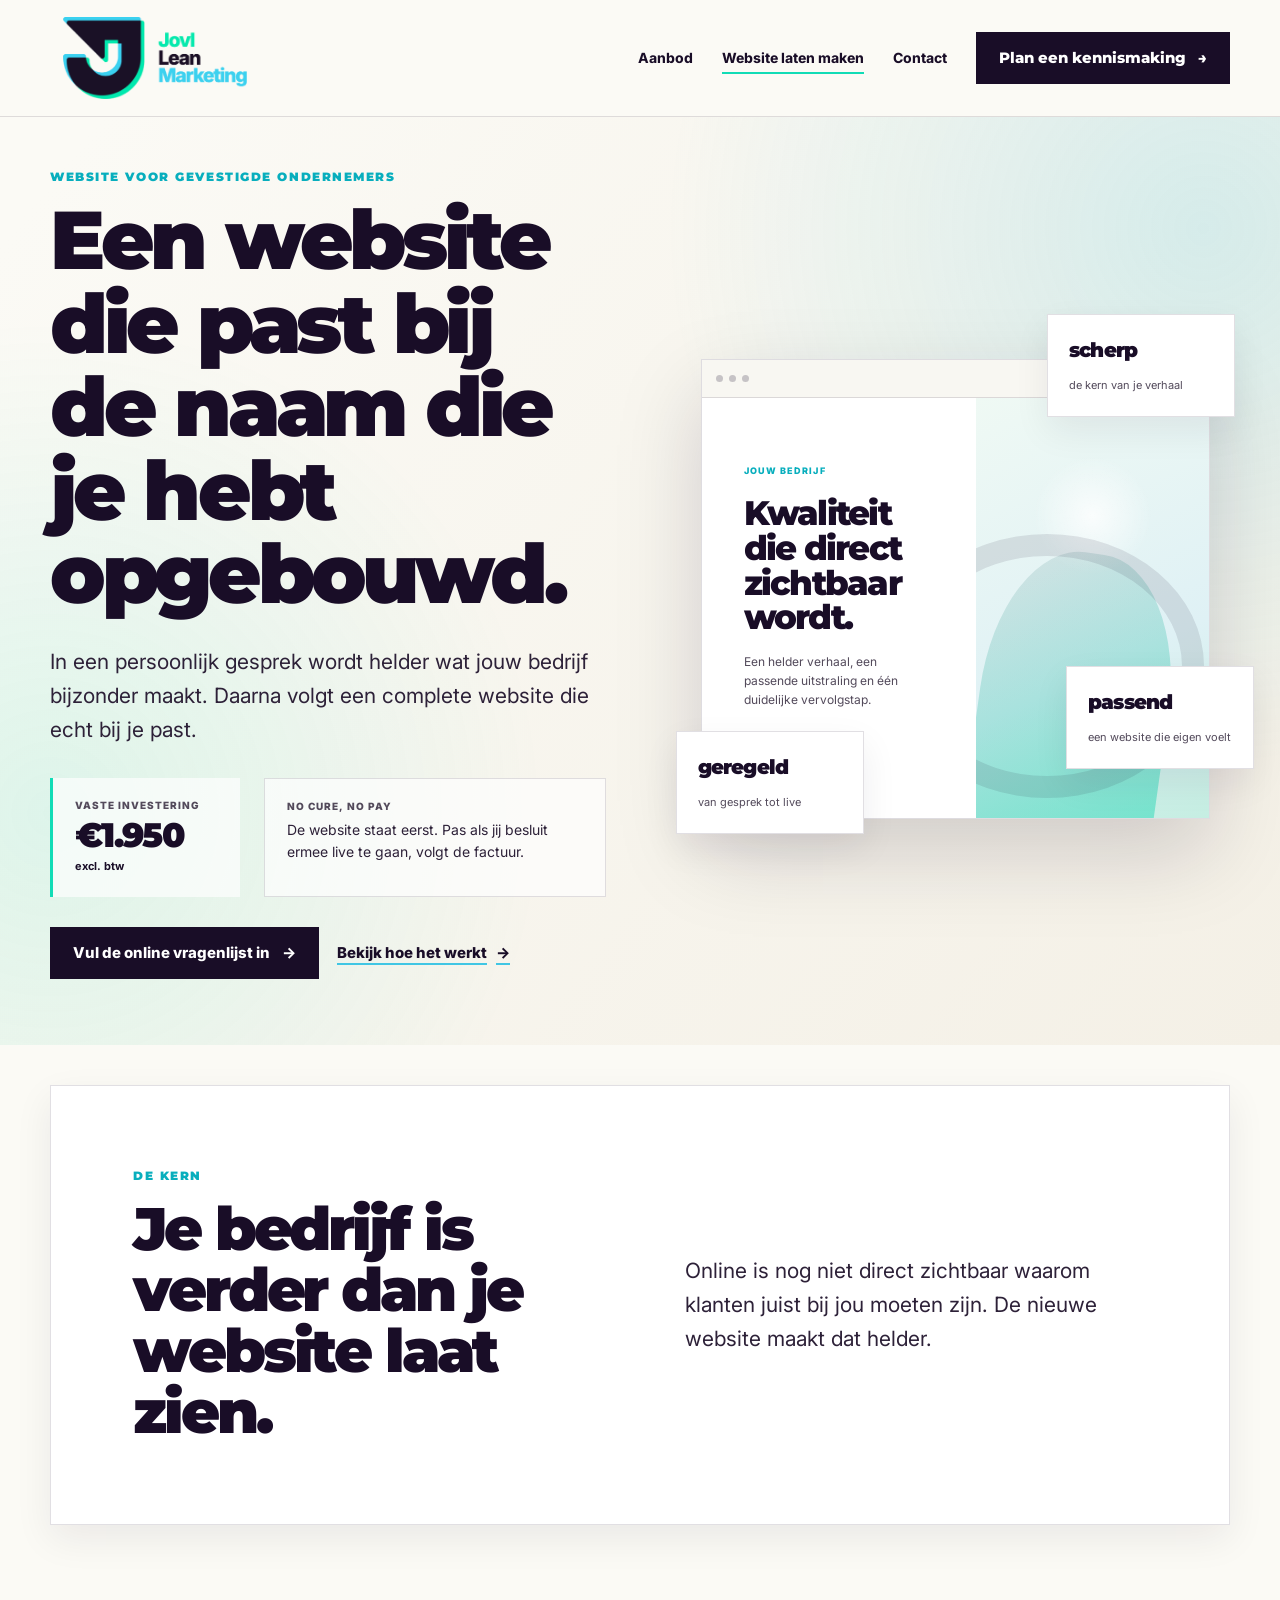
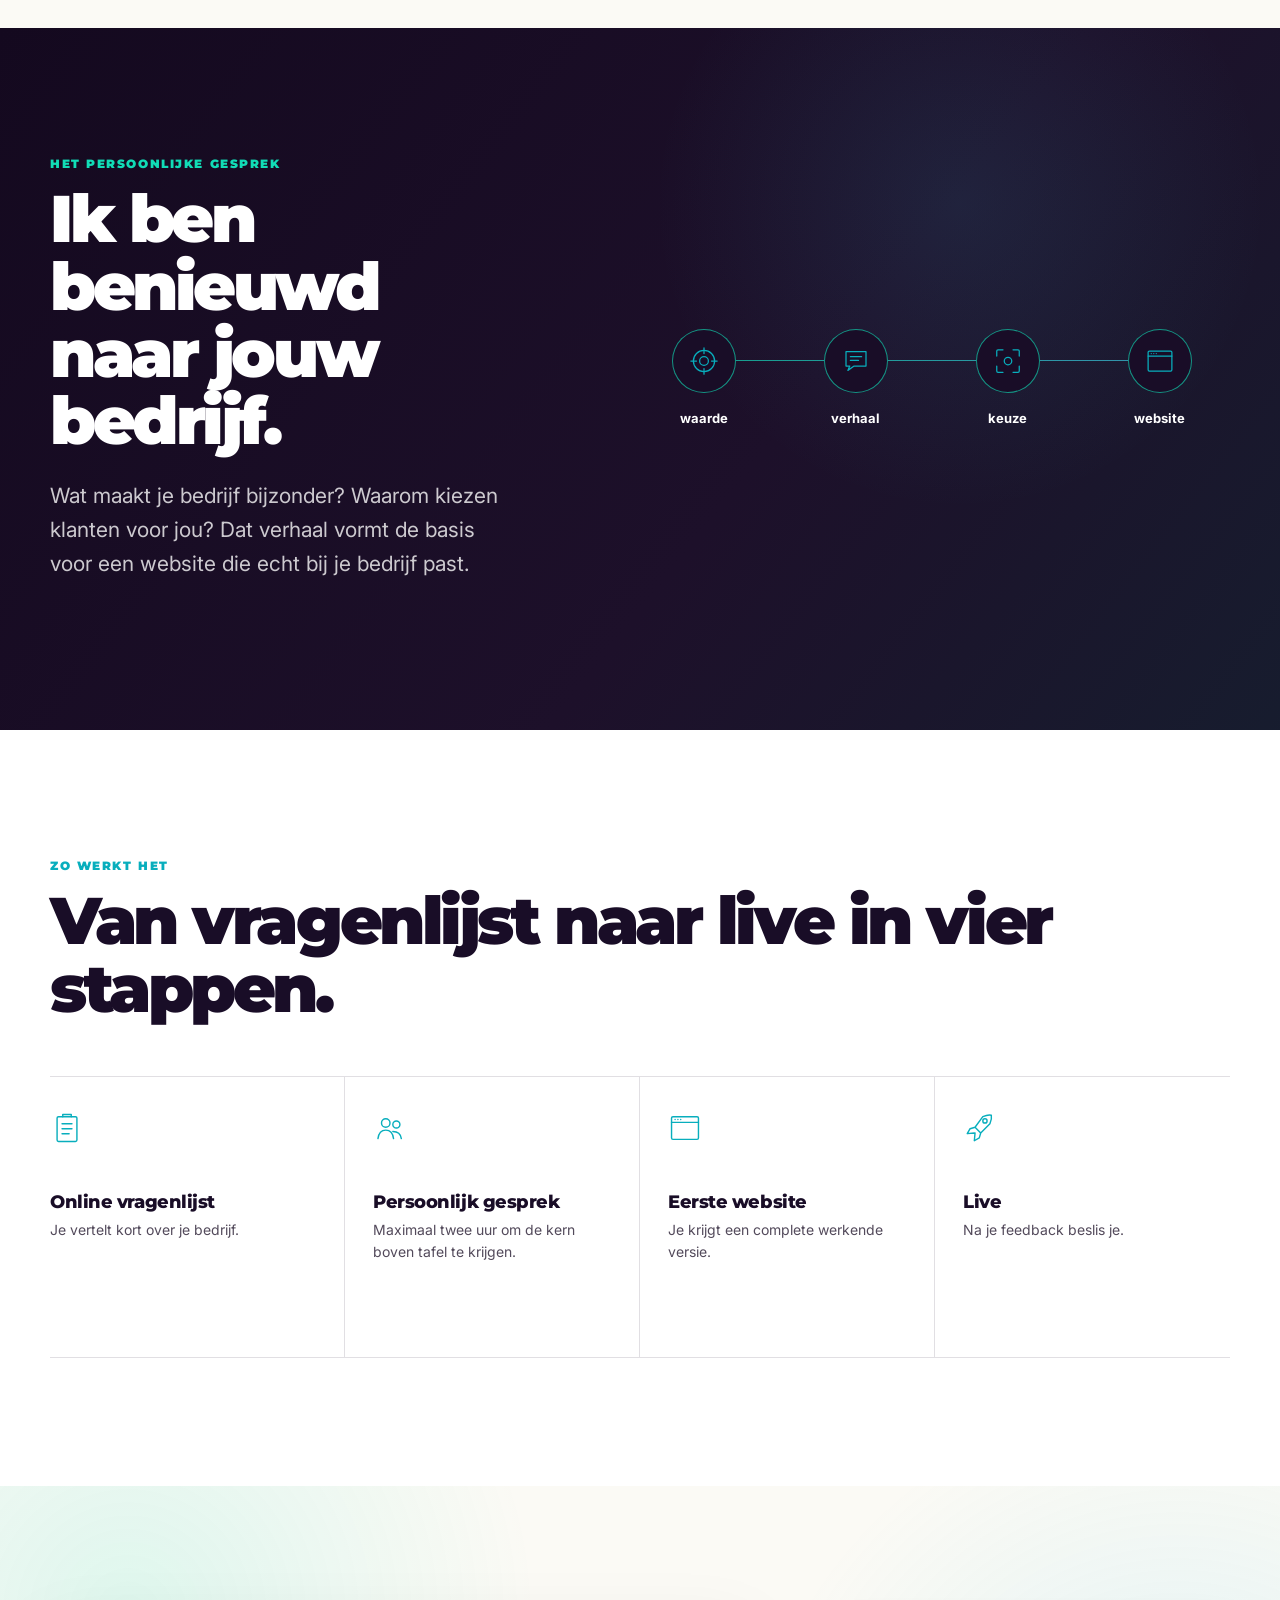
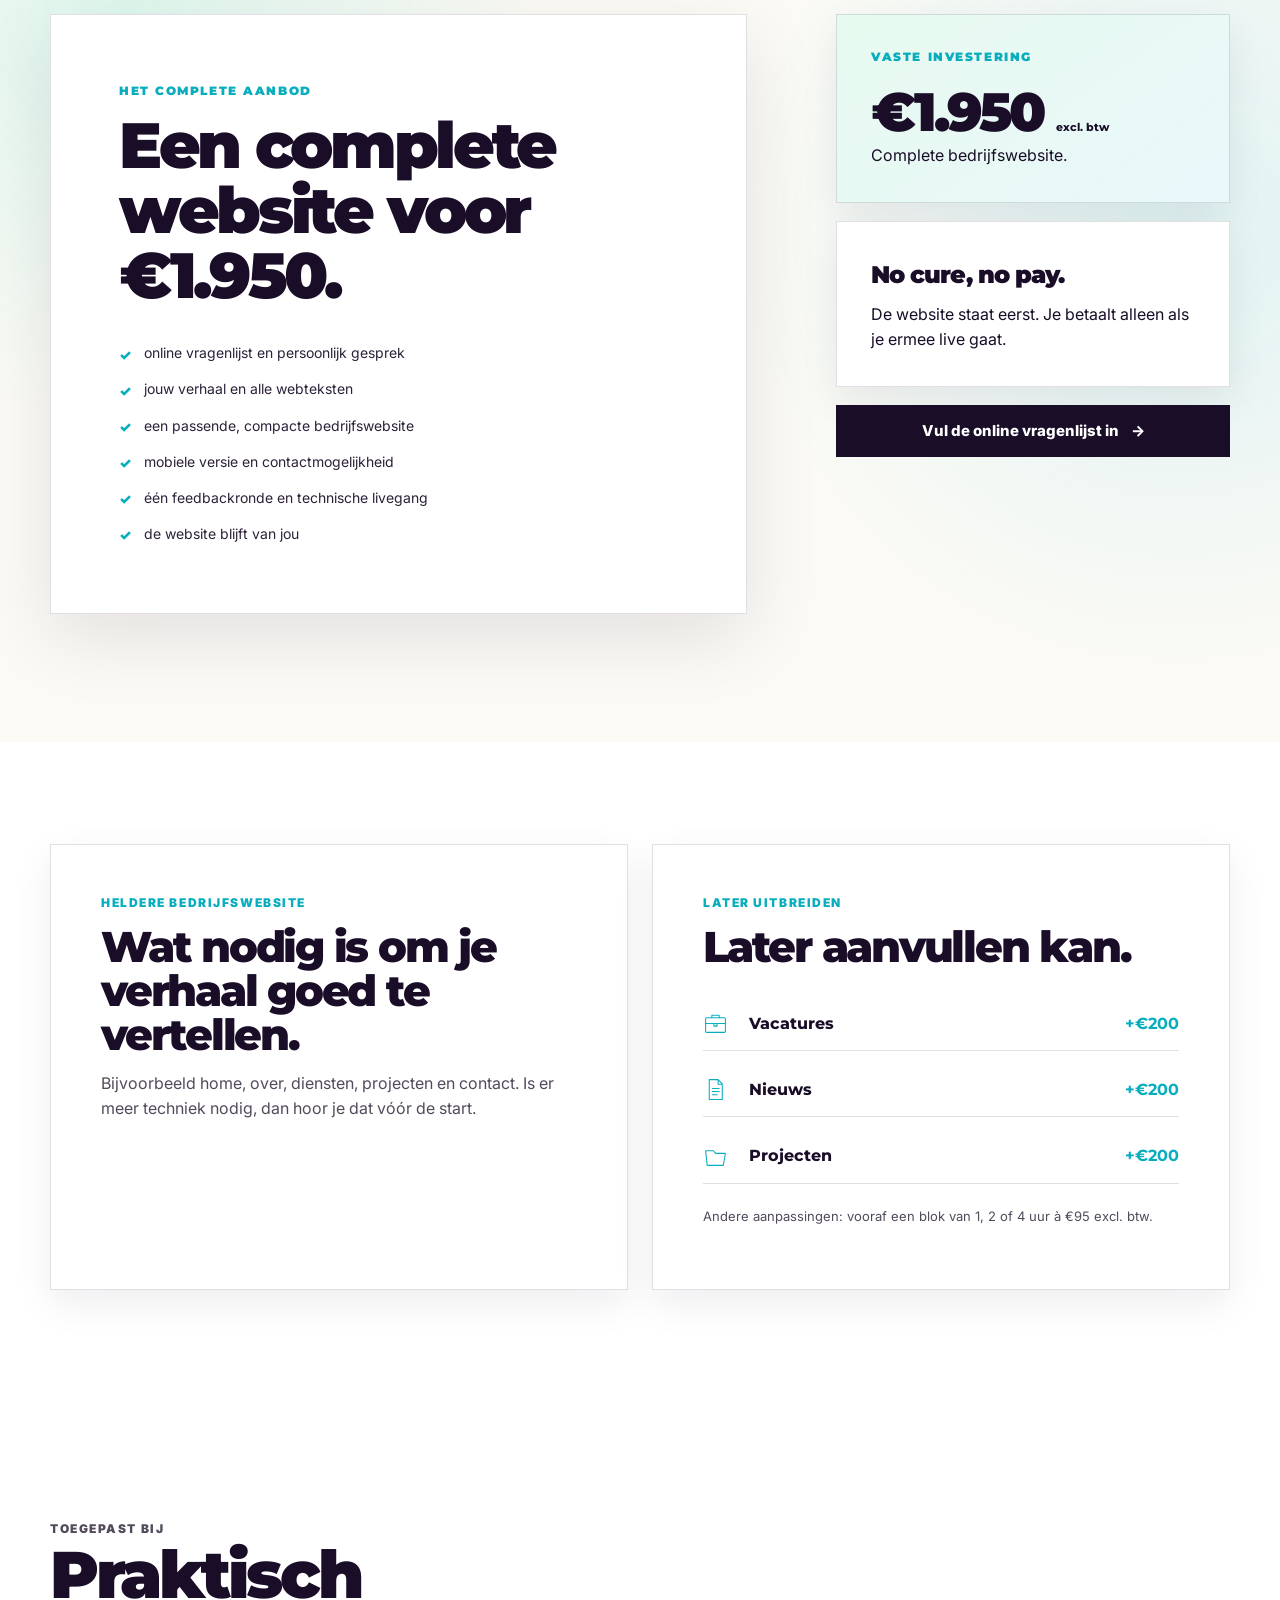
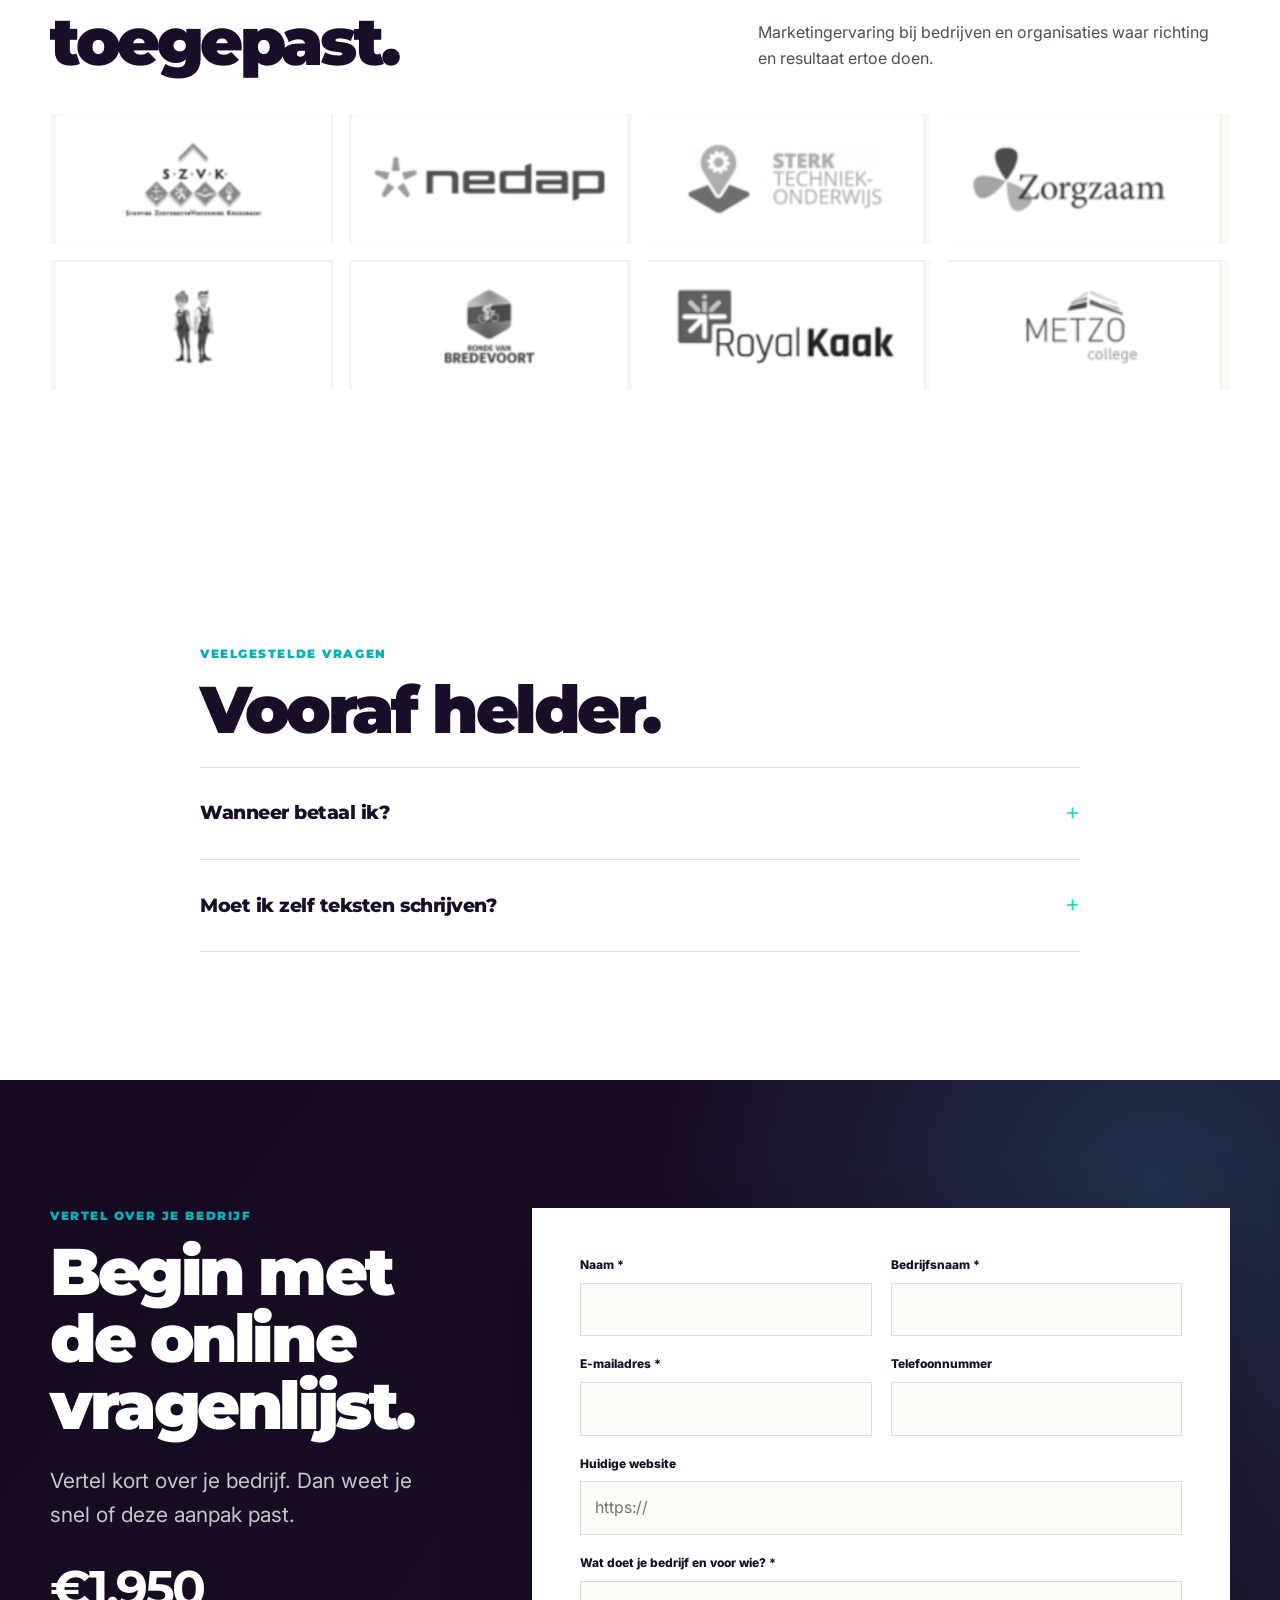
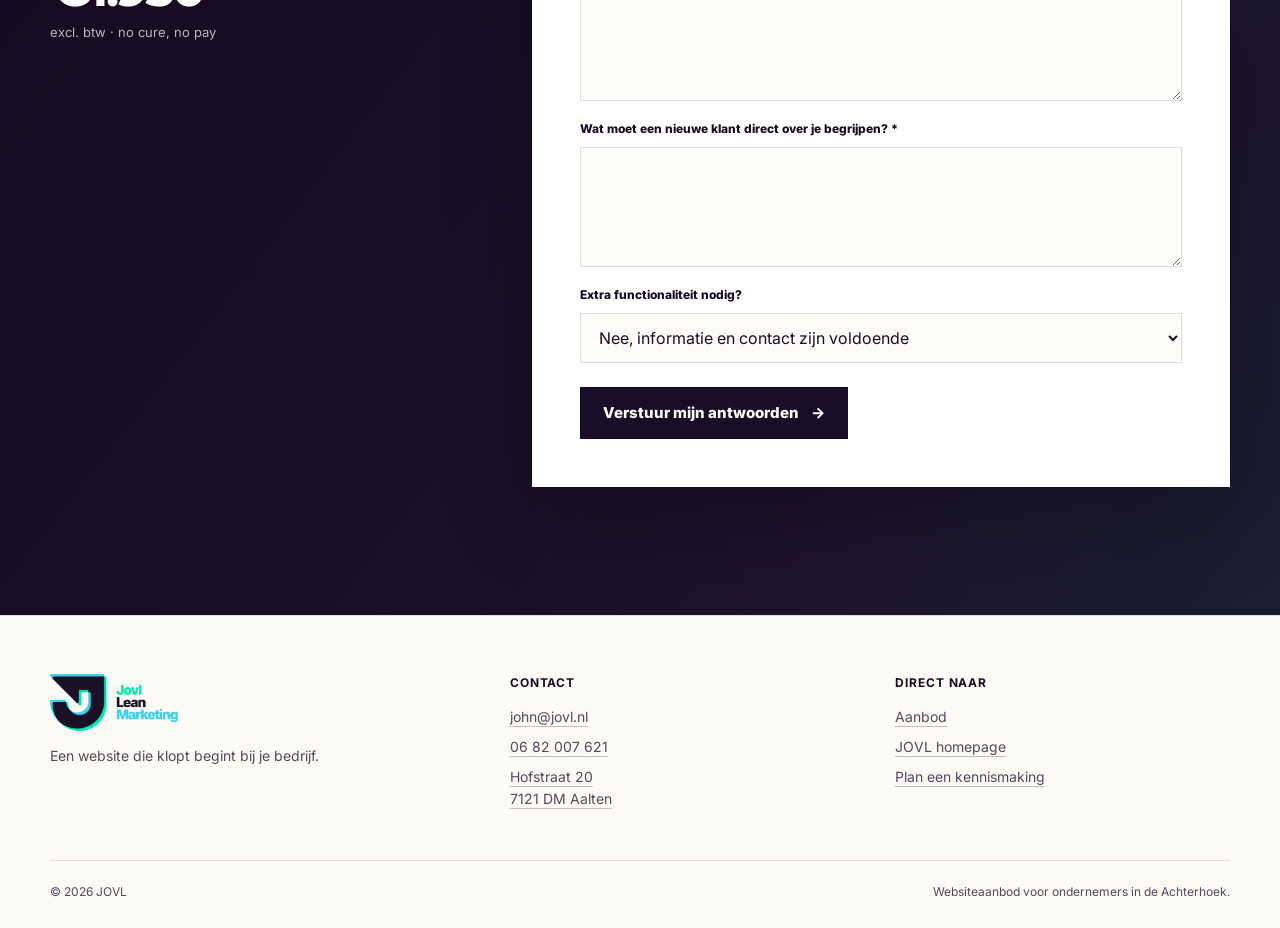
==== commit 6043e4b8: "Add files via upload" ====
--- a/jovl-lean-marketing-standalone/website/index.html
+++ b/jovl-lean-marketing-standalone/website/index.html
@@ -58,19 +58,34 @@
       <article class="compact-info reveal reveal-delay-1"><p class="eyebrow">Later uitbreiden</p><h3>Later aanvullen kan.</h3><div class="extras-inline"><span><img class="icon" src="../assets/icons/briefcase.svg" alt="" aria-hidden="true">Vacatures <b>+€200</b></span><span><img class="icon" src="../assets/icons/file.svg" alt="" aria-hidden="true">Nieuws <b>+€200</b></span><span><img class="icon" src="../assets/icons/folder.svg" alt="" aria-hidden="true">Projecten <b>+€200</b></span></div><p class="small-copy">Andere aanpassingen: vooraf een blok van 1, 2 of 4 uur à €95 excl. btw.</p></article>
     </div></section>
 
-    <section class="section"><div class="container"><p class="eyebrow">Marketingervaring toegepast bij</p><div class="logo-grid logo-grid--compact" aria-label="Organisaties waar JOVL marketingervaring heeft toegepast"><a class="logo-tile" href="https://www.szvk.nl/Consumenten" target="_blank" rel="noopener" aria-label="Bezoek SZVK"><img src="../assets/logos/szvk.png" alt="SZVK"></a><a class="logo-tile" href="https://nedapflux.com/nl/" target="_blank" rel="noopener" aria-label="Bezoek Nedap"><img src="../assets/logos/nedap.png" alt="Nedap"></a><a class="logo-tile" href="https://www.sterktechniekonderwijs.nl/regio/achterhoek" target="_blank" rel="noopener" aria-label="Bezoek Sterk Techniekonderwijs"><img src="../assets/logos/sto.png" alt="Sterk Techniekonderwijs"></a><a class="logo-tile" href="https://www.zorgzaam.nl/" target="_blank" rel="noopener" aria-label="Bezoek Zorgzaam"><img src="../assets/logos/zorgzaam.png" alt="Zorgzaam"></a><a class="logo-tile" href="https://kaak.com/royal-kaak/" target="_blank" rel="noopener" aria-label="Bezoek Royal Kaak"><img src="../assets/logos/royal-kaak.png" alt="Royal Kaak"></a><a class="logo-tile" href="https://www.open-dag-metzo.nl/" target="_blank" rel="noopener" aria-label="Bezoek Metzo College"><img src="../assets/logos/metzo.png" alt="Metzo College"></a></div></div></section>
+    <section class="section section--white logo-proof-section">
+      <div class="container">
+        <div class="offer-heading reveal"><div><p class="eyebrow">Toegepast bij</p><h2>Praktisch toegepast.</h2></div><p>Marketingervaring bij bedrijven en organisaties waar richting en resultaat ertoe doen.</p></div>
+        <div class="logo-grid" aria-label="Organisaties waar JOVL marketingervaring heeft toegepast">
+          <a class="logo-tile" href="https://www.szvk.nl/Consumenten" target="_blank" rel="noopener" aria-label="Bezoek SZVK"><img src="../assets/logos/szvk.png" alt="SZVK"></a>
+          <a class="logo-tile" href="https://nedapflux.com/nl/" target="_blank" rel="noopener" aria-label="Bezoek Nedap"><img src="../assets/logos/nedap.png" alt="Nedap"></a>
+          <a class="logo-tile" href="https://www.sterktechniekonderwijs.nl/regio/achterhoek" target="_blank" rel="noopener" aria-label="Bezoek Sterk Techniekonderwijs"><img src="../assets/logos/sto.png" alt="Sterk Techniekonderwijs"></a>
+          <a class="logo-tile" href="https://www.zorgzaam.nl/" target="_blank" rel="noopener" aria-label="Bezoek Zorgzaam"><img src="../assets/logos/zorgzaam.png" alt="Zorgzaam"></a>
+          <a class="logo-tile" href="https://www.tech-tok.nl/" target="_blank" rel="noopener" aria-label="Bezoek Tech-Tok"><img src="../assets/logos/tech-tok.png" alt="Tech-Tok"></a>
+          <a class="logo-tile" href="https://www.rondevanbredevoort.nl/" target="_blank" rel="noopener" aria-label="Bezoek Ronde van Bredevoort"><img src="../assets/logos/ronde.png" alt="Ronde van Bredevoort"></a>
+          <a class="logo-tile" href="https://kaak.com/royal-kaak/" target="_blank" rel="noopener" aria-label="Bezoek Royal Kaak"><img src="../assets/logos/royal-kaak.png" alt="Royal Kaak"></a>
+          <a class="logo-tile" href="https://www.open-dag-metzo.nl/" target="_blank" rel="noopener" aria-label="Bezoek Metzo College"><img src="../assets/logos/metzo.png" alt="Metzo College"></a>
+        </div>
+      </div>
+    </section>
 
     <section class="section section--white" id="vragen"><div class="container--narrow"><div class="reveal"><p class="eyebrow">Veelgestelde vragen</p><h2>Vooraf helder.</h2></div><div class="faq-list reveal">
-      <article class="faq-item" data-faq><button class="faq-question" type="button" aria-expanded="false">Wanneer betaal ik?</button><div class="faq-answer"><p>Wanneer de website staat en je besluit ermee live te gaan.</p></div></article>
+      <article class="faq-item" data-faq><button class="faq-question" type="button" aria-expanded="false">Wanneer betaal ik?</button><div class="faq-answer"><p>Wanneer de website staat en je besluit ermee live te gaan. Vind je het niks? Dan betaal je niet. Even goede vrienden.</p></div></article>
       <article class="faq-item" data-faq><button class="faq-question" type="button" aria-expanded="false">Moet ik zelf teksten schrijven?</button><div class="faq-answer"><p>Nee. Ik vertaal de vragenlijst en ons gesprek naar de webteksten.</p></div></article>
     </div></div></section>
 
     <section class="section questionnaire" id="vragenlijst"><div class="container questionnaire-layout questionnaire-layout--compact"><div class="reveal"><p class="eyebrow">Vertel over je bedrijf</p><h2>Begin met de online vragenlijst.</h2><p class="lead">Vertel kort over je bedrijf. Dan weet je snel of deze aanpak past.</p><div class="questionnaire-price"><strong>€1.950</strong><span>excl. btw · no cure, no pay</span></div></div>
-      <form class="form-card reveal reveal-delay-1" action="https://formsubmit.co/john@jovl.nl" method="POST" data-website-form data-endpoint="https://formsubmit.co/ajax/john@jovl.nl">
+      <form class="form-card reveal reveal-delay-1" action="https://formsubmit.co/john@jovl.nl" method="POST" data-native-form>
         <input type="hidden" name="_subject" value="Nieuwe website-aanvraag via jovl.nl">
         <input type="hidden" name="_template" value="table">
         <input type="hidden" name="_captcha" value="false">
         <input type="hidden" name="_url" value="https://jovl.nl/website/">
+        <input type="hidden" name="_next" value="https://jovl.nl/bedankt/">
         <input class="form-honey" type="text" name="_honey" tabindex="-1" autocomplete="off" aria-hidden="true">
         <div class="form-grid">
         <div class="form-field"><label for="naam">Naam *</label><input id="naam" name="Naam" type="text" autocomplete="name" required></div><div class="form-field"><label for="bedrijf">Bedrijfsnaam *</label><input id="bedrijf" name="Bedrijf" type="text" autocomplete="organization" required></div>
--- a/jovl-lean-marketing-standalone/assets/styles.css
+++ b/jovl-lean-marketing-standalone/assets/styles.css
@@ -2665,3 +2665,143 @@
   .sales-hero { padding-bottom: 62px; }
   .home-core-section, .sales-core-section { padding-top: 30px; }
 }
+
+/* 2026 v5 — faithful logo component, JOVL hover colour and site-wide mouse haze */
+
+/* Small section labels should read as real headings. */
+.eyebrow {
+  font-family: "Montserrat", system-ui, sans-serif;
+  font-weight: 900;
+}
+
+/* Keep every CTA inside the existing JOVL palette. */
+.button:hover,
+.button:focus-visible {
+  border-color: var(--aqua);
+  color: var(--ink);
+  background: var(--aqua);
+  box-shadow: 6px 6px 0 rgba(64, 198, 228, 0.28);
+}
+
+.button--ghost:hover,
+.button--ghost:focus-visible,
+.button--light:hover,
+.button--light:focus-visible {
+  border-color: var(--cyan);
+  color: var(--ink);
+  background: var(--cyan);
+}
+
+/* The original logo PNGs already contain the exact white tile and spacing.
+   Show those files one-to-one instead of placing another card around them. */
+.logo-grid,
+.logo-grid--compact {
+  grid-template-columns: repeat(4, minmax(0, 1fr));
+  gap: 16px;
+}
+
+.logo-tile,
+.logo-grid--compact .logo-tile {
+  min-height: 0;
+  display: block;
+  padding: 0;
+  overflow: hidden;
+  border: 0;
+  background: transparent;
+  box-shadow: none;
+  aspect-ratio: 348 / 160;
+  cursor: pointer;
+  transition: transform 220ms cubic-bezier(.2,.75,.25,1), filter 200ms ease;
+}
+
+.logo-tile::before,
+.logo-tile::after {
+  display: none !important;
+  content: none !important;
+}
+
+.logo-tile img,
+.logo-grid--compact .logo-tile img {
+  width: 100%;
+  height: 100%;
+  max-height: none;
+  object-fit: cover;
+  filter: none;
+  opacity: 1;
+  transform: none;
+  transition: transform 220ms cubic-bezier(.2,.75,.25,1), filter 200ms ease;
+}
+
+.logo-tile:hover,
+.logo-tile:focus-visible {
+  border: 0;
+  background: transparent;
+  box-shadow: none;
+  outline: none;
+  transform: translateY(-2px);
+}
+
+.logo-tile:hover img,
+.logo-tile:focus-visible img {
+  filter: brightness(1.025);
+  opacity: 1;
+  transform: scale(1.012);
+}
+
+/* Replace the labelled cursor bubble with a quiet haze beneath the normal cursor. */
+.cursor-companion {
+  display: none !important;
+}
+
+.cursor-glow {
+  position: fixed;
+  z-index: 9998;
+  top: 0;
+  left: 0;
+  width: 150px;
+  height: 150px;
+  border-radius: 50%;
+  background:
+    radial-gradient(circle at 42% 42%, rgba(17, 220, 182, 0.22) 0%, rgba(64, 198, 228, 0.13) 34%, rgba(64, 198, 228, 0.045) 52%, transparent 72%);
+  filter: blur(7px);
+  opacity: 0;
+  pointer-events: none;
+  will-change: transform, opacity;
+  transition: opacity 180ms ease;
+}
+
+.cursor-glow.is-visible {
+  opacity: 1;
+}
+
+.logo-proof-section .offer-heading {
+  margin-bottom: 38px;
+}
+
+.thanks-hero {
+  min-height: calc(100vh - 230px);
+  display: grid;
+  align-items: center;
+  padding: clamp(90px, 13vw, 180px) 0;
+  background:
+    radial-gradient(circle at 12% 28%, rgba(17, 220, 182, 0.13), transparent 30%),
+    radial-gradient(circle at 88% 18%, rgba(64, 198, 228, 0.15), transparent 34%),
+    var(--cream);
+}
+
+.thanks-hero h1 {
+  max-width: 800px;
+}
+
+@media (max-width: 920px) {
+  .logo-grid,
+  .logo-grid--compact {
+    grid-template-columns: repeat(2, minmax(0, 1fr));
+  }
+}
+
+@media (hover: none), (pointer: coarse), (prefers-reduced-motion: reduce) {
+  .cursor-glow {
+    display: none !important;
+  }
+}
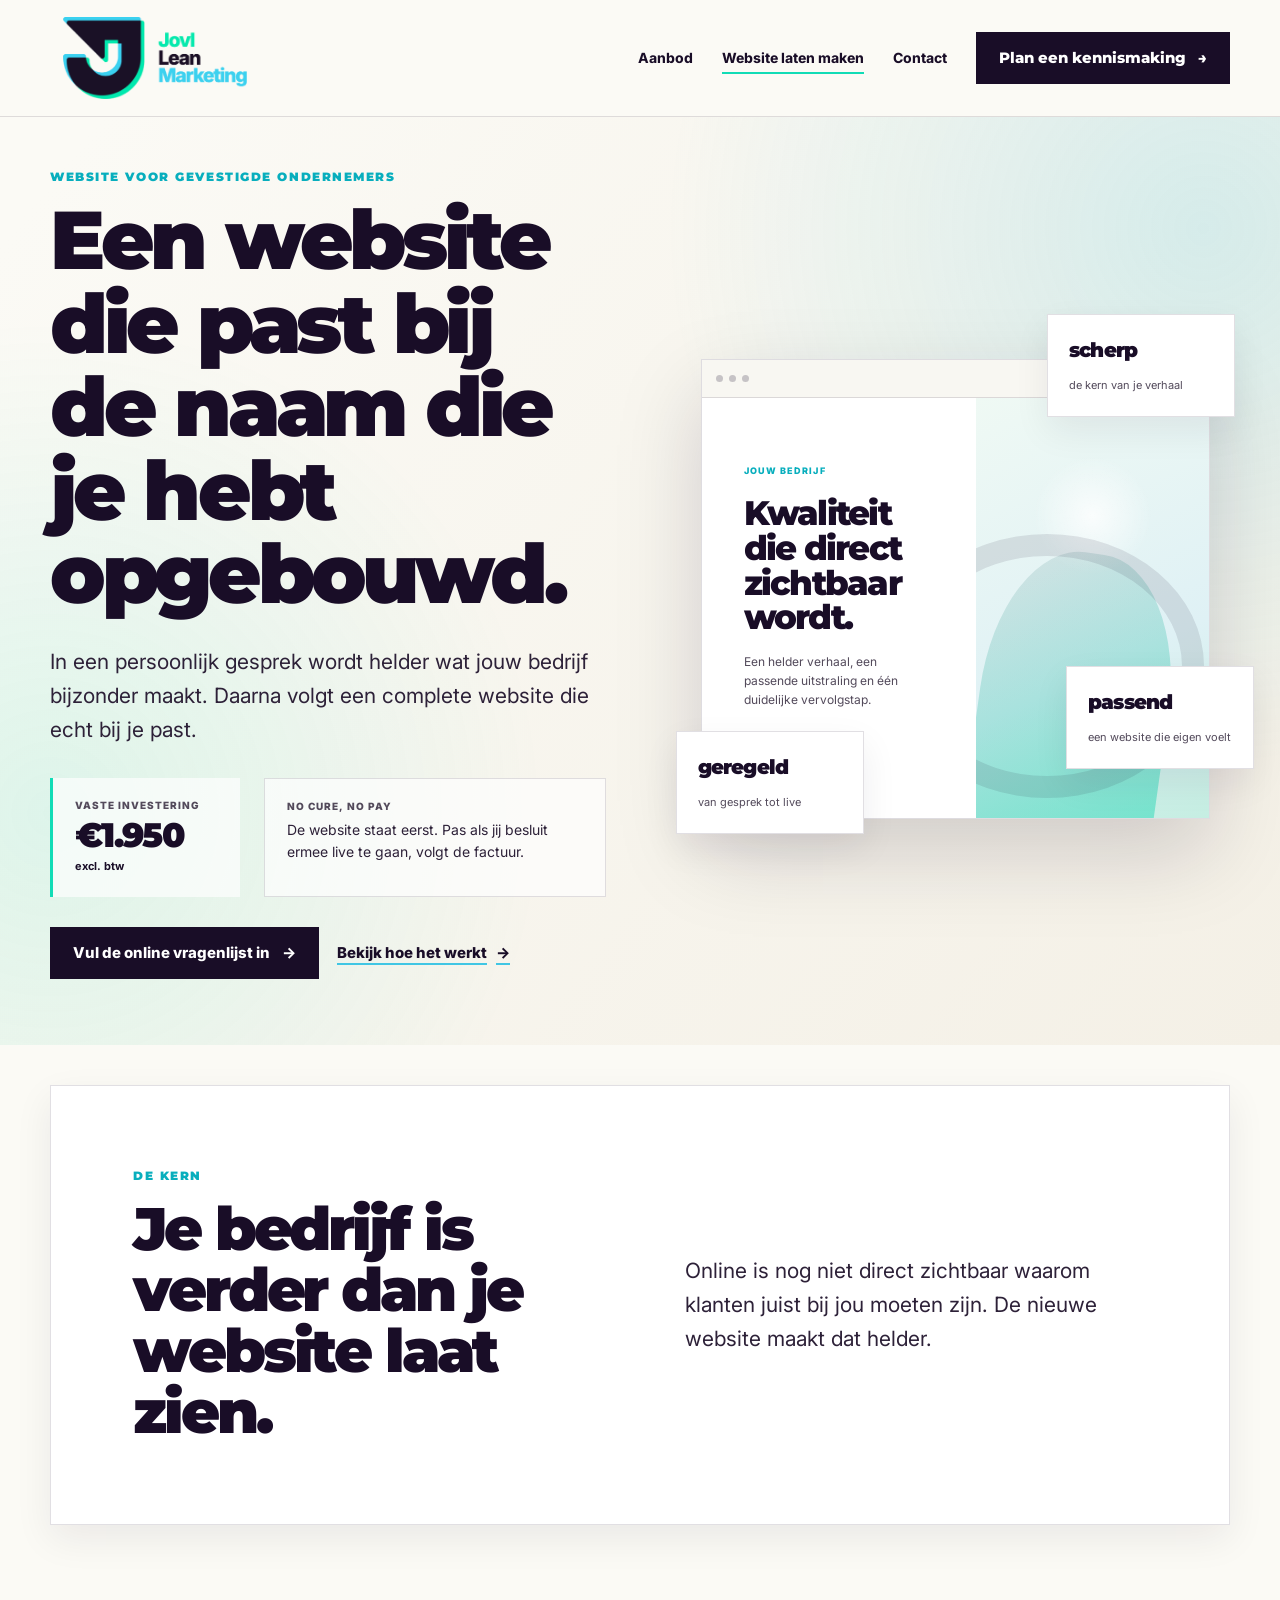
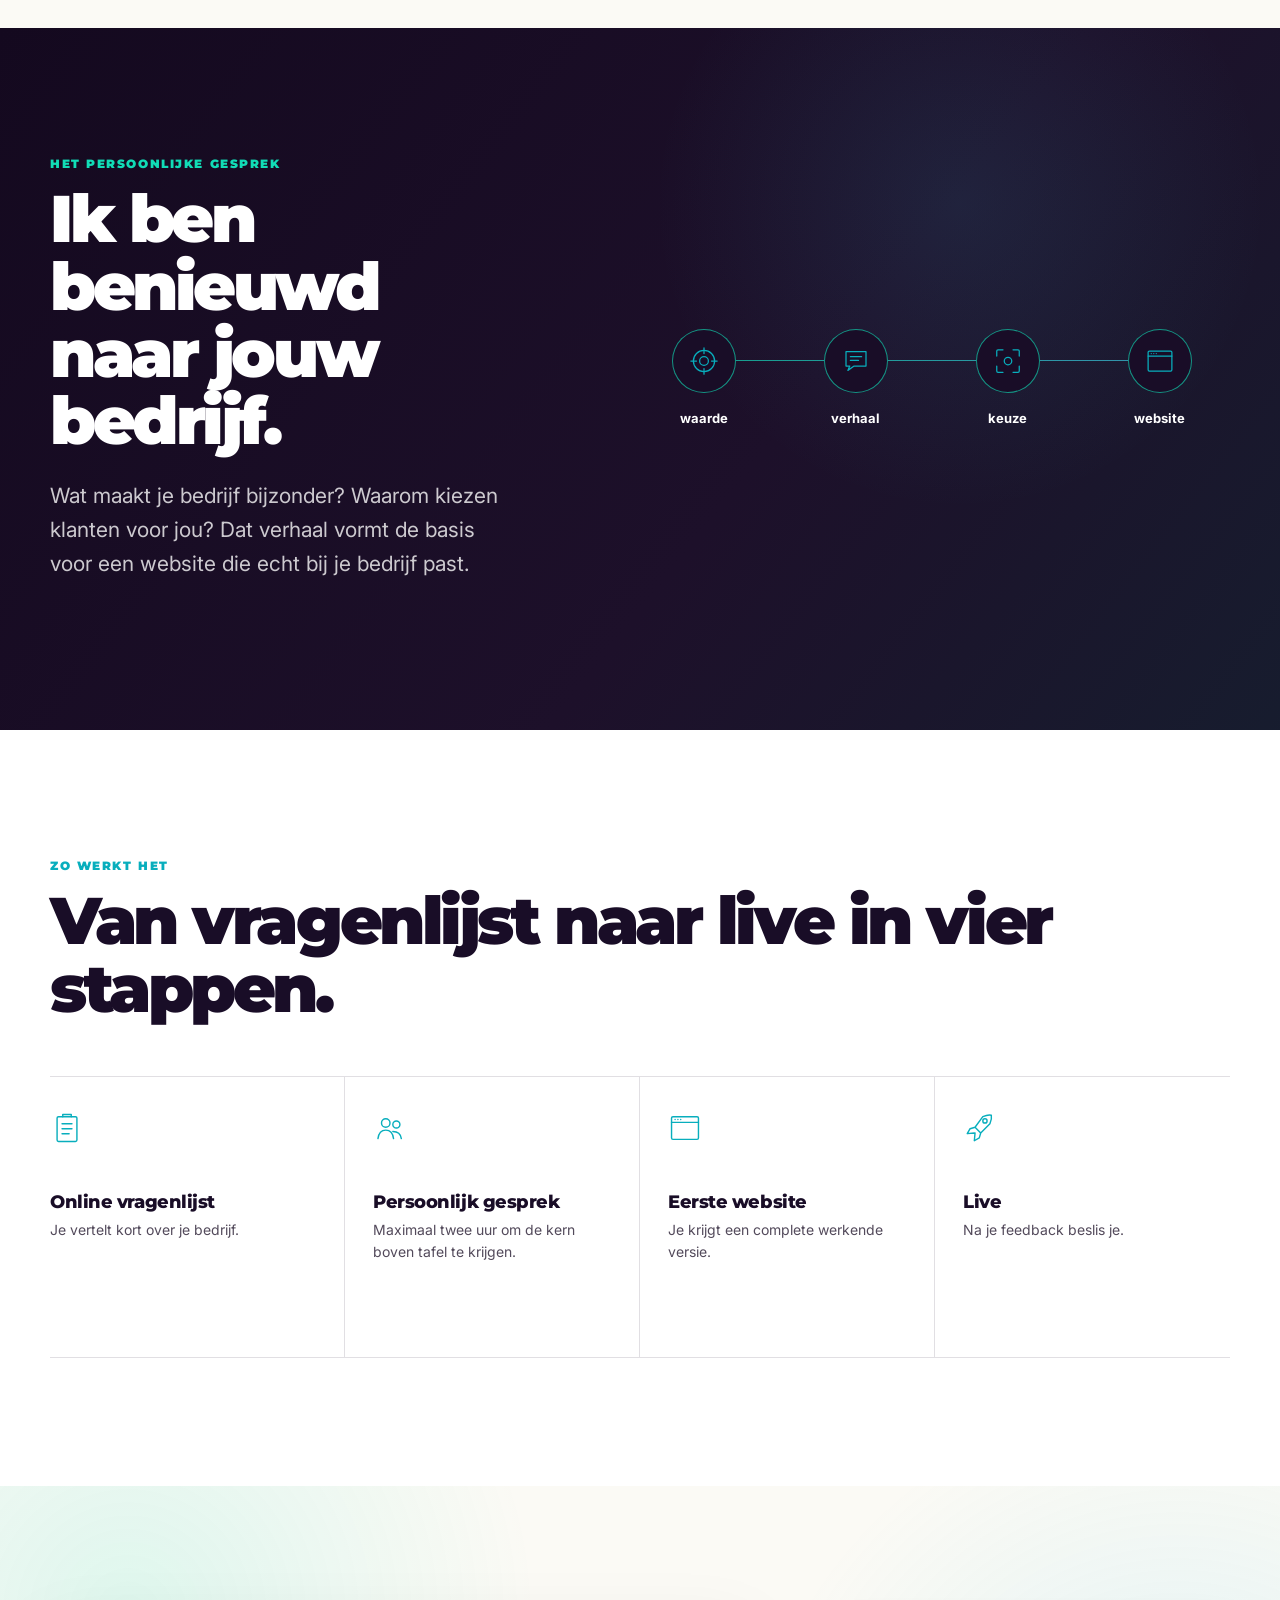
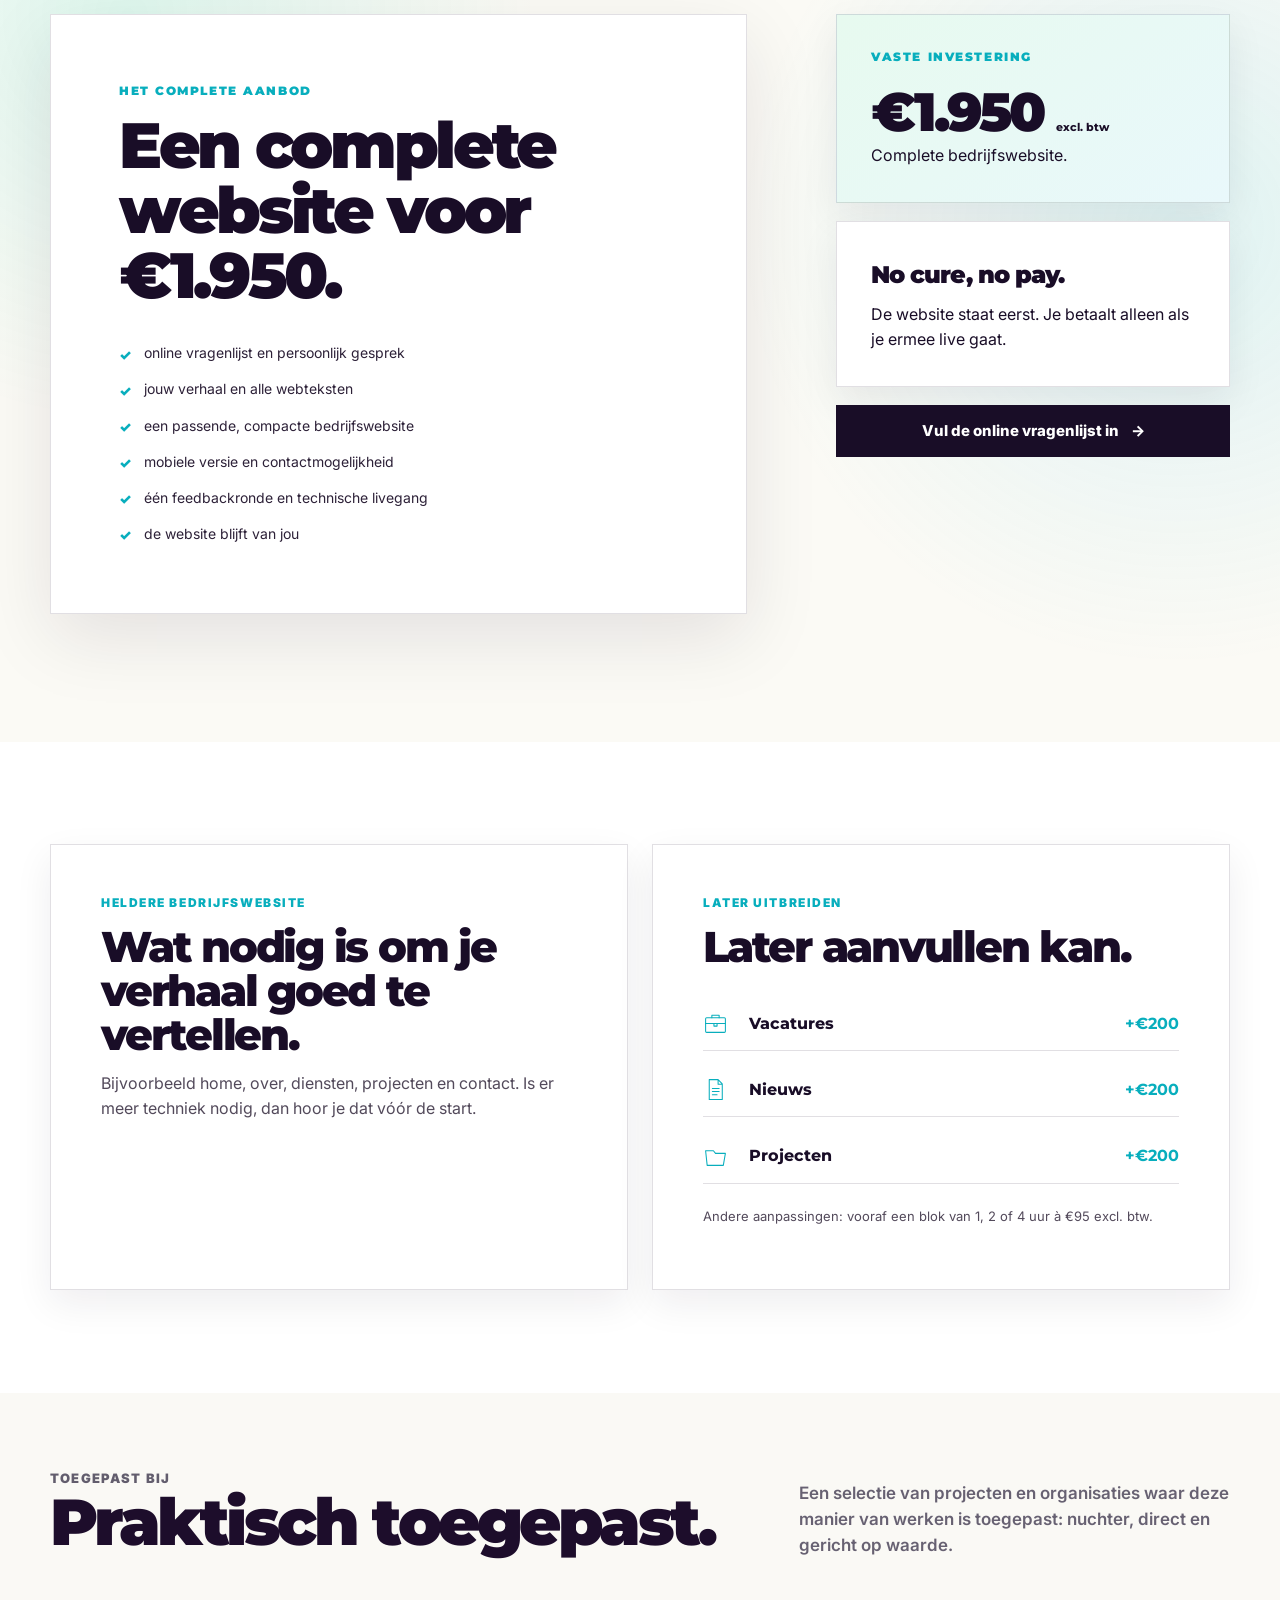
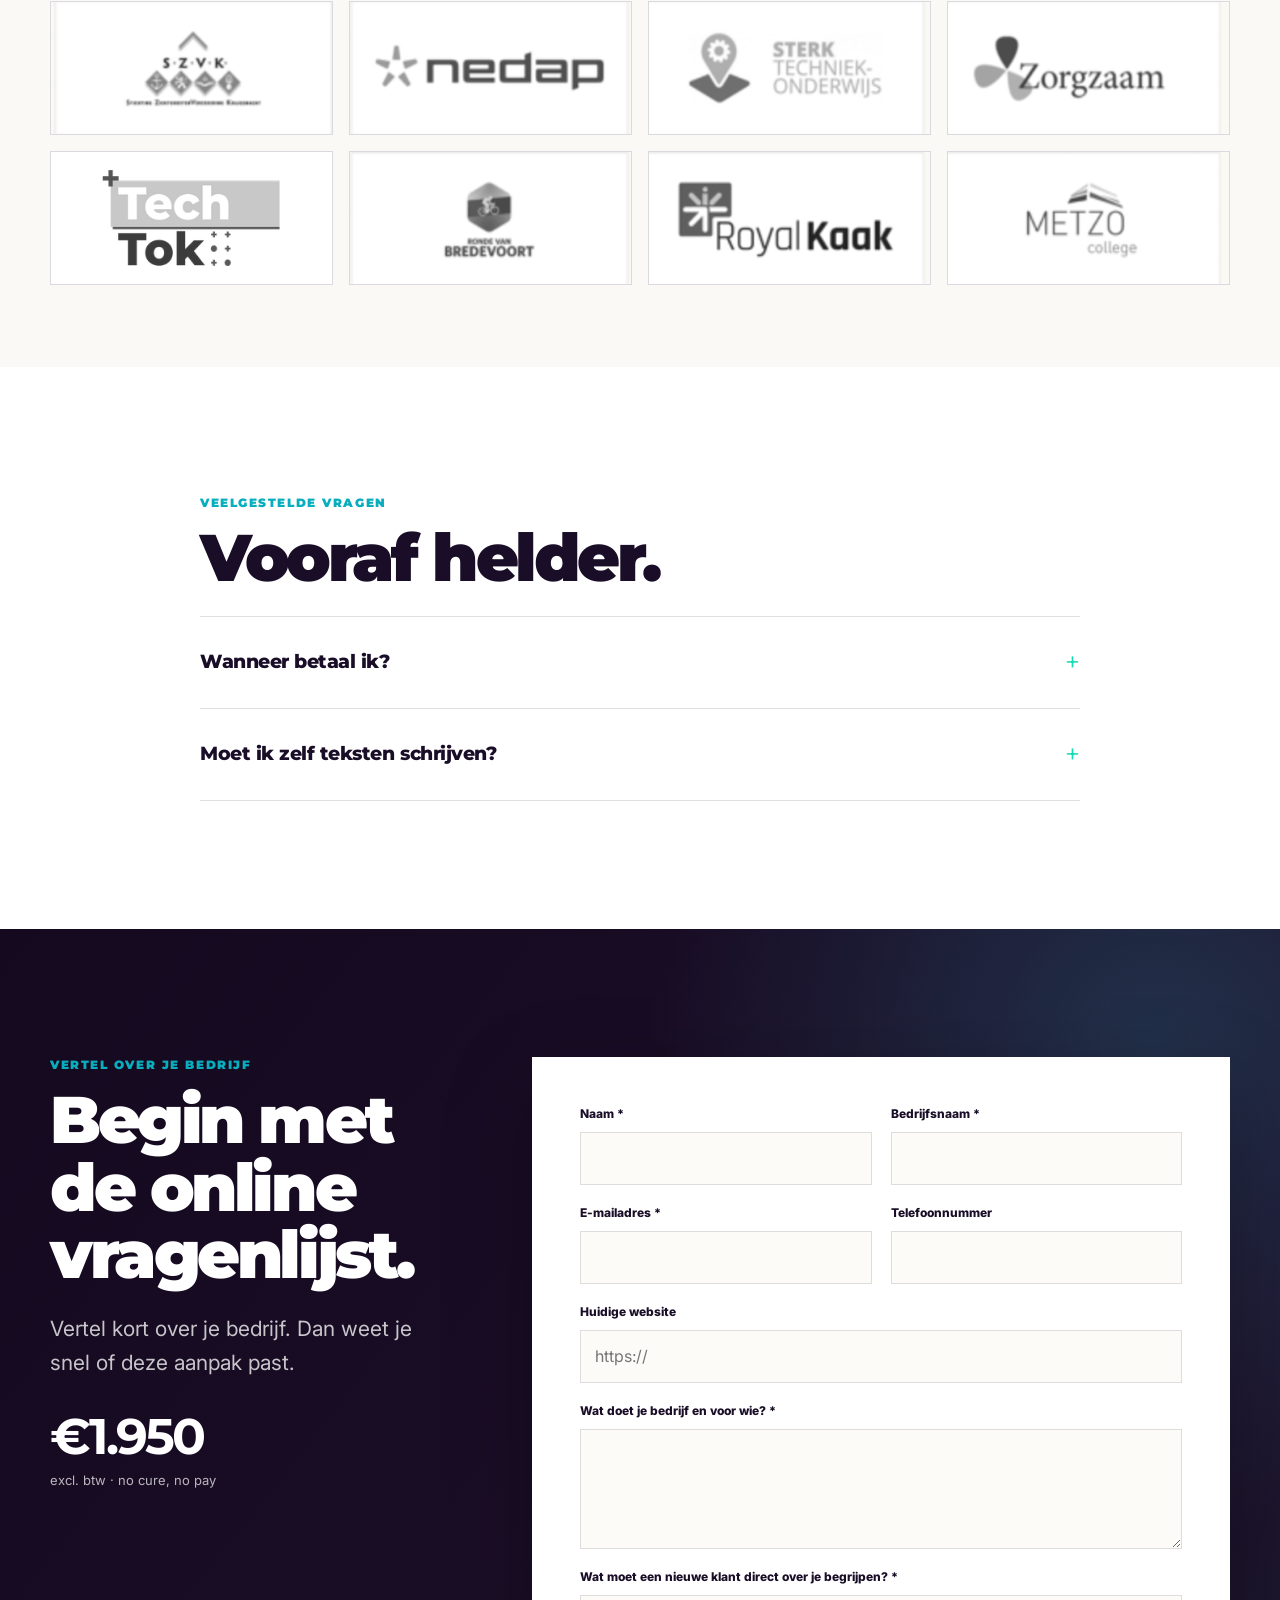
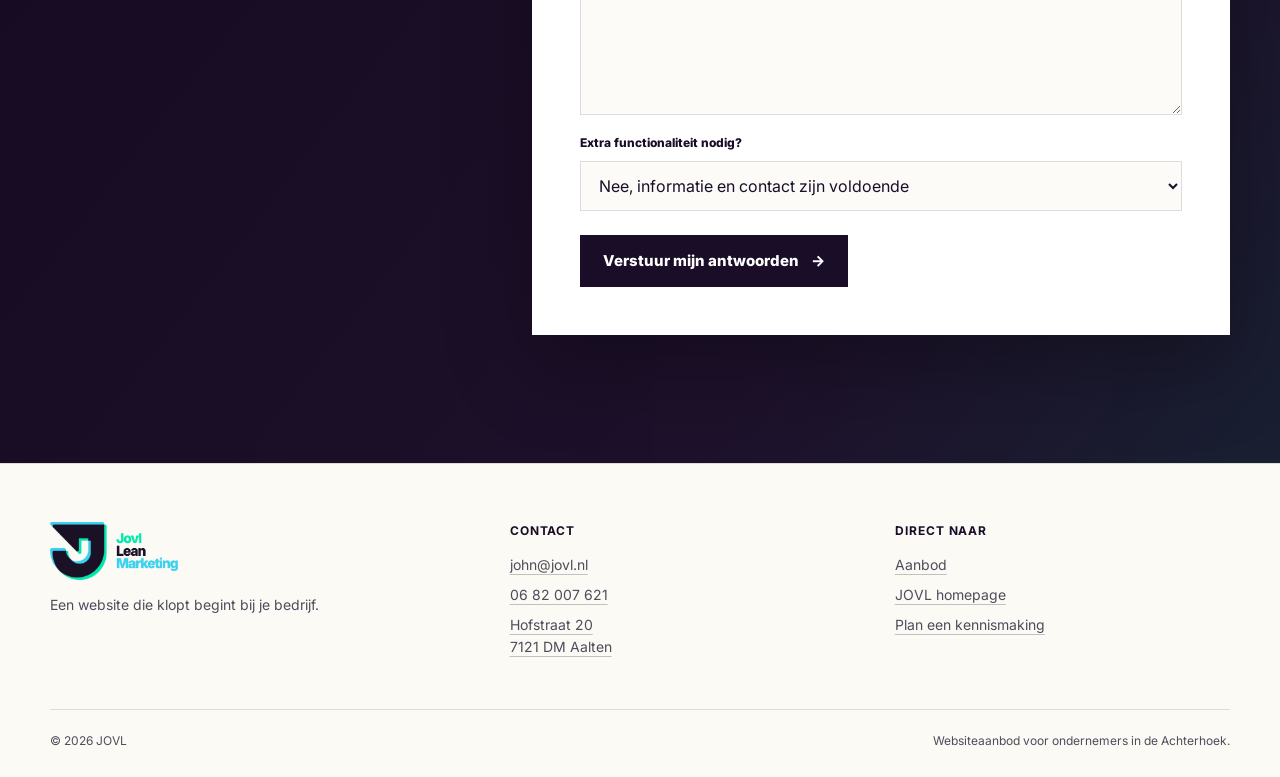
==== commit 74f72eeb: "Add files via upload" ====
--- a/jovl-lean-marketing-standalone/website/index.html
+++ b/jovl-lean-marketing-standalone/website/index.html
@@ -58,9 +58,9 @@
       <article class="compact-info reveal reveal-delay-1"><p class="eyebrow">Later uitbreiden</p><h3>Later aanvullen kan.</h3><div class="extras-inline"><span><img class="icon" src="../assets/icons/briefcase.svg" alt="" aria-hidden="true">Vacatures <b>+€200</b></span><span><img class="icon" src="../assets/icons/file.svg" alt="" aria-hidden="true">Nieuws <b>+€200</b></span><span><img class="icon" src="../assets/icons/folder.svg" alt="" aria-hidden="true">Projecten <b>+€200</b></span></div><p class="small-copy">Andere aanpassingen: vooraf een blok van 1, 2 of 4 uur à €95 excl. btw.</p></article>
     </div></section>
 
-    <section class="section section--white logo-proof-section">
+    <section class="section section--white legacy-logo-section logo-proof-section">
       <div class="container">
-        <div class="offer-heading reveal"><div><p class="eyebrow">Toegepast bij</p><h2>Praktisch toegepast.</h2></div><p>Marketingervaring bij bedrijven en organisaties waar richting en resultaat ertoe doen.</p></div>
+        <div class="offer-heading legacy-logo-heading reveal"><div><p class="eyebrow">Toegepast bij</p><h2>Praktisch toegepast.</h2></div><p>Een selectie van projecten en organisaties waar deze manier van werken is toegepast: nuchter, direct en gericht op waarde.</p></div>
         <div class="logo-grid" aria-label="Organisaties waar JOVL marketingervaring heeft toegepast">
           <a class="logo-tile" href="https://www.szvk.nl/Consumenten" target="_blank" rel="noopener" aria-label="Bezoek SZVK"><img src="../assets/logos/szvk.png" alt="SZVK"></a>
           <a class="logo-tile" href="https://nedapflux.com/nl/" target="_blank" rel="noopener" aria-label="Bezoek Nedap"><img src="../assets/logos/nedap.png" alt="Nedap"></a>
@@ -68,7 +68,7 @@
           <a class="logo-tile" href="https://www.zorgzaam.nl/" target="_blank" rel="noopener" aria-label="Bezoek Zorgzaam"><img src="../assets/logos/zorgzaam.png" alt="Zorgzaam"></a>
           <a class="logo-tile" href="https://www.tech-tok.nl/" target="_blank" rel="noopener" aria-label="Bezoek Tech-Tok"><img src="../assets/logos/tech-tok.png" alt="Tech-Tok"></a>
           <a class="logo-tile" href="https://www.rondevanbredevoort.nl/" target="_blank" rel="noopener" aria-label="Bezoek Ronde van Bredevoort"><img src="../assets/logos/ronde.png" alt="Ronde van Bredevoort"></a>
-          <a class="logo-tile" href="https://kaak.com/royal-kaak/" target="_blank" rel="noopener" aria-label="Bezoek Royal Kaak"><img src="../assets/logos/royal-kaak.png" alt="Royal Kaak"></a>
+          <a class="logo-tile logo-tile--royal-kaak logo-tile--swap" href="https://kaak.com/royal-kaak/" target="_blank" rel="noopener" aria-label="Bezoek Royal Kaak"><img src="../assets/logos/royal-kaak.png" alt="Royal Kaak"><img class="logo-tile__hover-image" src="../assets/logos/royal-kaak-hover.png" alt="" aria-hidden="true"></a>
           <a class="logo-tile" href="https://www.open-dag-metzo.nl/" target="_blank" rel="noopener" aria-label="Bezoek Metzo College"><img src="../assets/logos/metzo.png" alt="Metzo College"></a>
         </div>
       </div>
--- a/jovl-lean-marketing-standalone/assets/styles.css
+++ b/jovl-lean-marketing-standalone/assets/styles.css
@@ -2805,3 +2805,180 @@
     display: none !important;
   }
 }
+
+
+/* 2026 v6 — original “Praktisch toegepast” logo block */
+.legacy-logo-section {
+  padding-top: 78px;
+  padding-bottom: 82px;
+  background: #faf9f5;
+}
+
+.legacy-logo-section .legacy-logo-heading {
+  grid-template-columns: minmax(0, 1.55fr) minmax(330px, 1fr);
+  gap: 82px;
+  align-items: start;
+  margin-bottom: 42px;
+}
+
+.legacy-logo-section .legacy-logo-heading .eyebrow {
+  margin: 0 0 5px;
+  color: #625d6d;
+  font-size: 13px;
+  font-weight: 900;
+  letter-spacing: .09em;
+  line-height: 1.1;
+}
+
+.legacy-logo-section .legacy-logo-heading h2 {
+  margin: 0;
+  max-width: none;
+  color: #1d0d2b;
+  font-size: clamp(48px, 5.05vw, 69px);
+  font-weight: 900;
+  letter-spacing: -.055em;
+  line-height: .98;
+}
+
+.legacy-logo-section .legacy-logo-heading > p {
+  max-width: 430px;
+  margin: 9px 0 0;
+  color: #676172;
+  font-size: 17px;
+  font-weight: 600;
+  line-height: 1.55;
+}
+
+.legacy-logo-section .logo-grid,
+.legacy-logo-section .logo-grid--compact {
+  display: grid;
+  grid-template-columns: repeat(4, minmax(0, 1fr));
+  gap: 16px;
+  margin-top: 0;
+}
+
+.legacy-logo-section .logo-tile,
+.legacy-logo-section .logo-grid--compact .logo-tile {
+  position: relative;
+  min-height: 0;
+  display: block;
+  padding: 0;
+  overflow: visible;
+  aspect-ratio: 283 / 134;
+  border: 1px solid #d9d9df;
+  background: #fff;
+  box-shadow: none;
+  text-decoration: none;
+  transform: translateZ(0);
+  transition: transform 220ms cubic-bezier(.2,.75,.25,1), box-shadow 220ms ease;
+}
+
+.legacy-logo-section .logo-tile::before {
+  position: absolute;
+  z-index: 3;
+  right: 0;
+  bottom: -1px;
+  left: 0;
+  display: block !important;
+  height: 4px;
+  content: "" !important;
+  background: #12e0d1;
+  transform: scaleX(0);
+  transform-origin: left center;
+  transition: transform 220ms cubic-bezier(.2,.75,.25,1);
+  pointer-events: none;
+}
+
+.legacy-logo-section .logo-tile::after {
+  display: none !important;
+  content: none !important;
+}
+
+.legacy-logo-section .logo-tile img,
+.legacy-logo-section .logo-grid--compact .logo-tile img {
+  position: relative;
+  z-index: 1;
+  display: block;
+  width: 100%;
+  height: 100%;
+  max-height: none;
+  object-fit: fill;
+  filter: none;
+  opacity: 1;
+  transform: none;
+  transition: opacity 160ms ease;
+}
+
+.legacy-logo-section .logo-tile .logo-tile__hover-image {
+  position: absolute;
+  z-index: 2;
+  inset: 0;
+  opacity: 0;
+  pointer-events: none;
+}
+
+.legacy-logo-section .logo-tile:hover,
+.legacy-logo-section .logo-tile:focus-visible {
+  z-index: 4;
+  outline: none;
+  transform: translateY(-5px);
+  box-shadow: 0 27px 35px rgba(28, 17, 39, .16);
+}
+
+.legacy-logo-section .logo-tile:hover::before,
+.legacy-logo-section .logo-tile:focus-visible::before {
+  transform: scaleX(1);
+}
+
+.legacy-logo-section .logo-tile:hover img,
+.legacy-logo-section .logo-tile:focus-visible img {
+  filter: none;
+  opacity: 1;
+  transform: none;
+}
+
+.legacy-logo-section .logo-tile--swap:hover > img:first-child,
+.legacy-logo-section .logo-tile--swap:focus-visible > img:first-child {
+  opacity: 0;
+}
+
+.legacy-logo-section .logo-tile--swap:hover .logo-tile__hover-image,
+.legacy-logo-section .logo-tile--swap:focus-visible .logo-tile__hover-image {
+  opacity: 1;
+}
+
+@media (max-width: 980px) {
+  .legacy-logo-section .legacy-logo-heading {
+    grid-template-columns: 1fr;
+    gap: 18px;
+  }
+
+  .legacy-logo-section .legacy-logo-heading > p {
+    max-width: 620px;
+    margin-top: 0;
+  }
+}
+
+@media (max-width: 760px) {
+  .legacy-logo-section {
+    padding-top: 58px;
+    padding-bottom: 62px;
+  }
+
+  .legacy-logo-section .logo-grid,
+  .legacy-logo-section .logo-grid--compact {
+    grid-template-columns: repeat(2, minmax(0, 1fr));
+    gap: 12px;
+  }
+
+  .legacy-logo-section .legacy-logo-heading {
+    margin-bottom: 30px;
+  }
+}
+
+@media (max-width: 420px) {
+  .legacy-logo-section .logo-grid,
+  .legacy-logo-section .logo-grid--compact {
+    grid-template-columns: 1fr;
+  }
+}
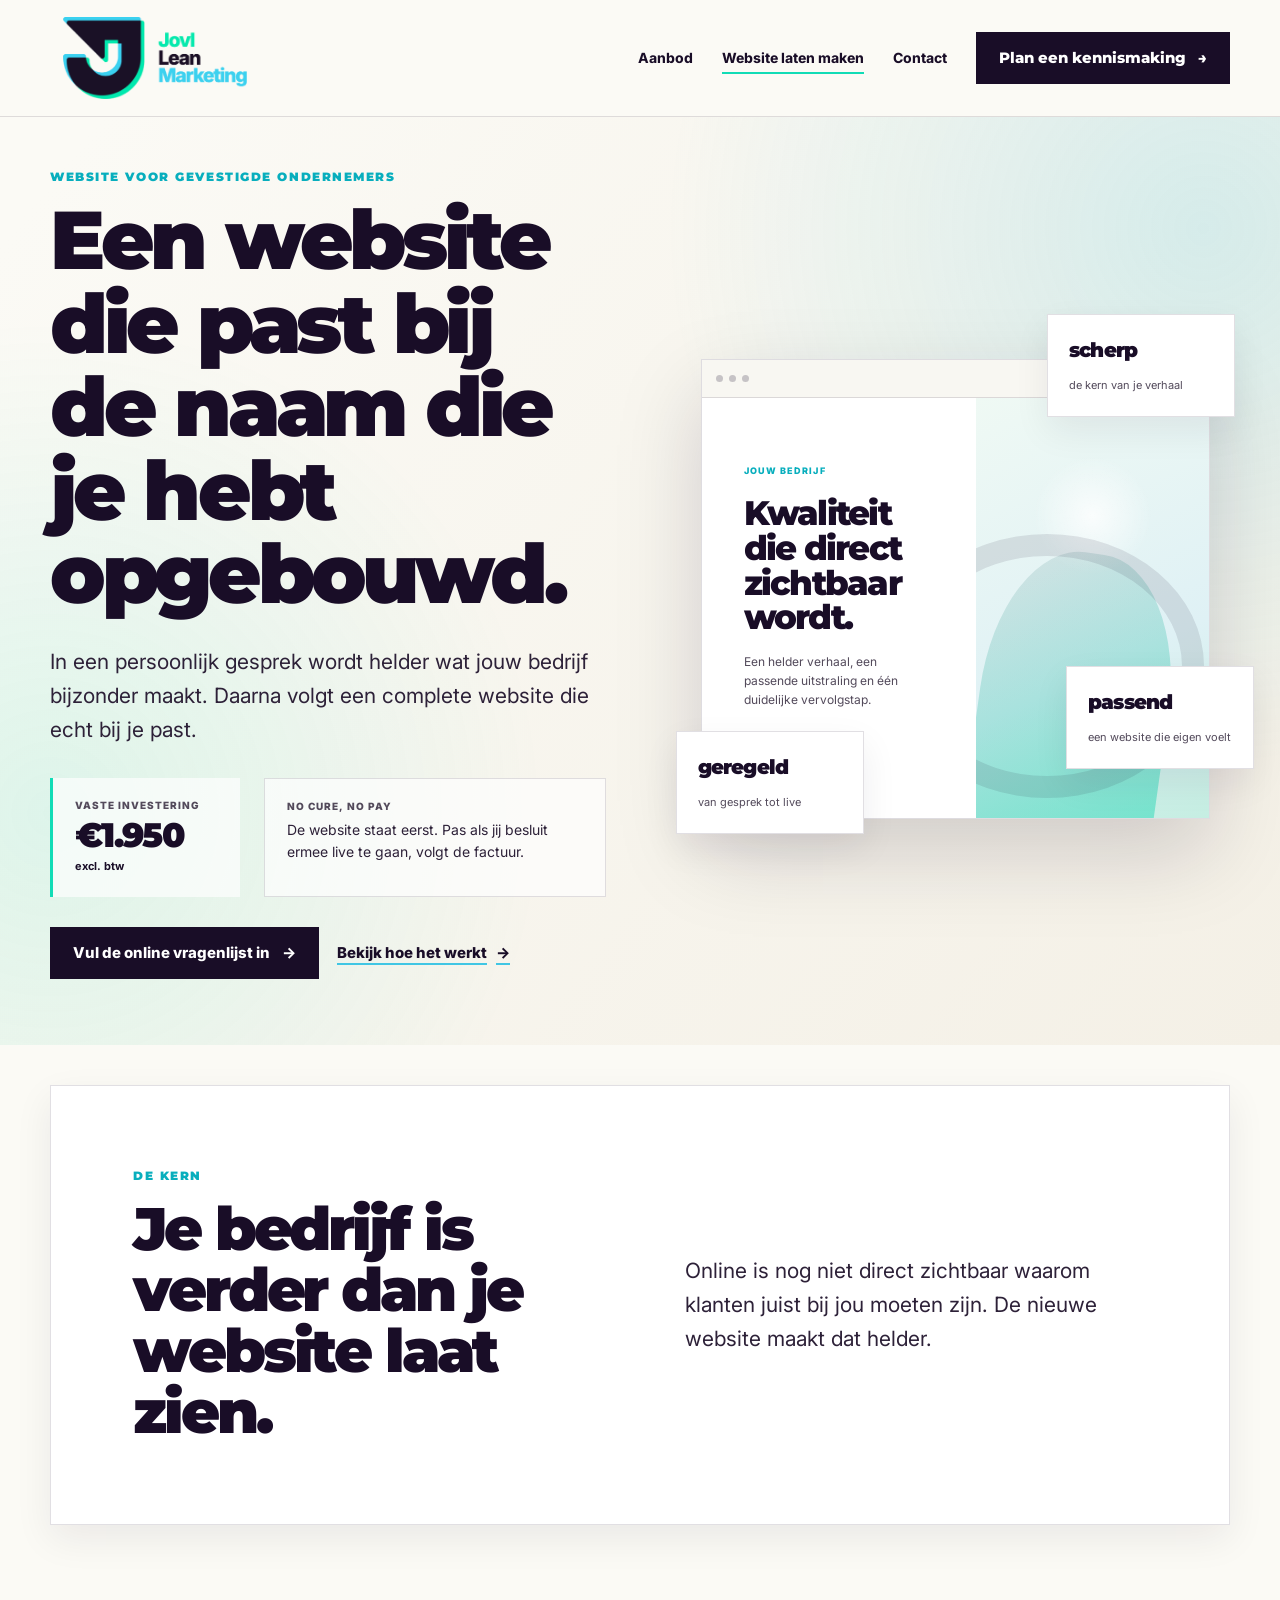
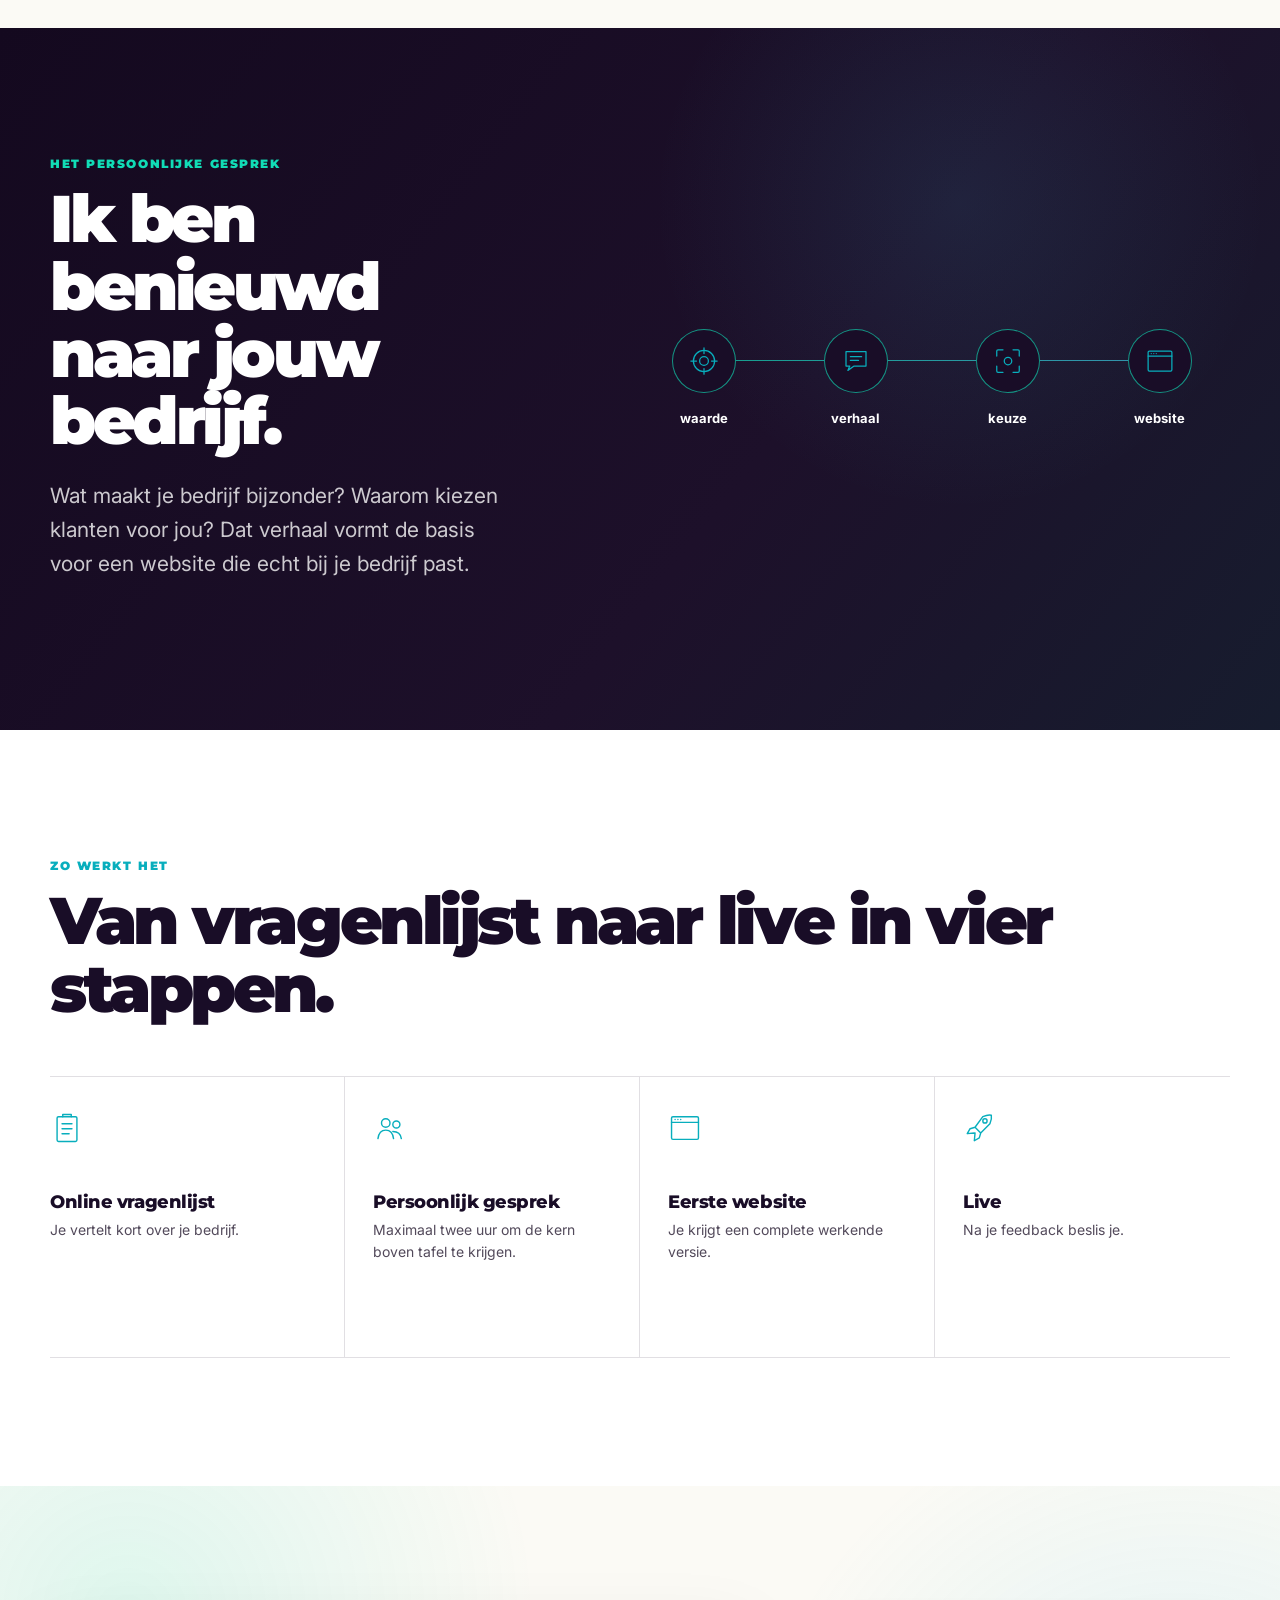
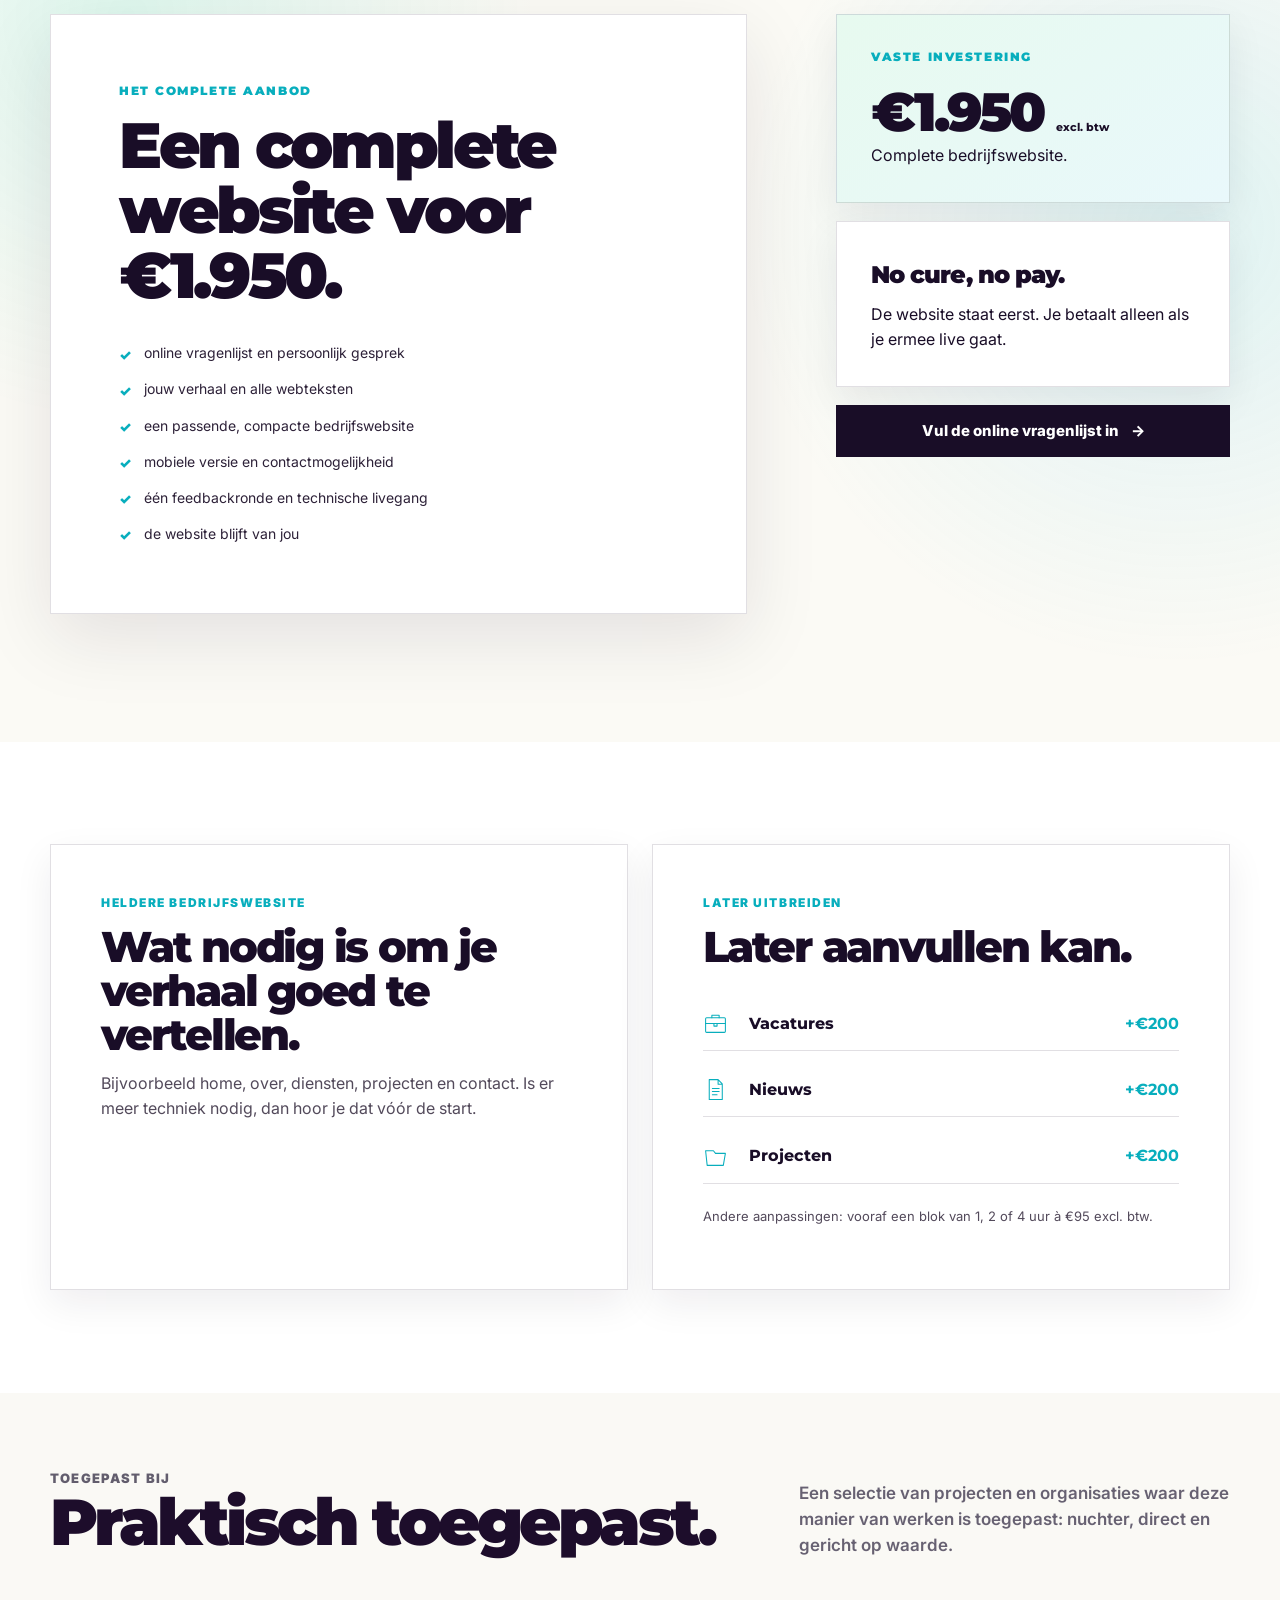
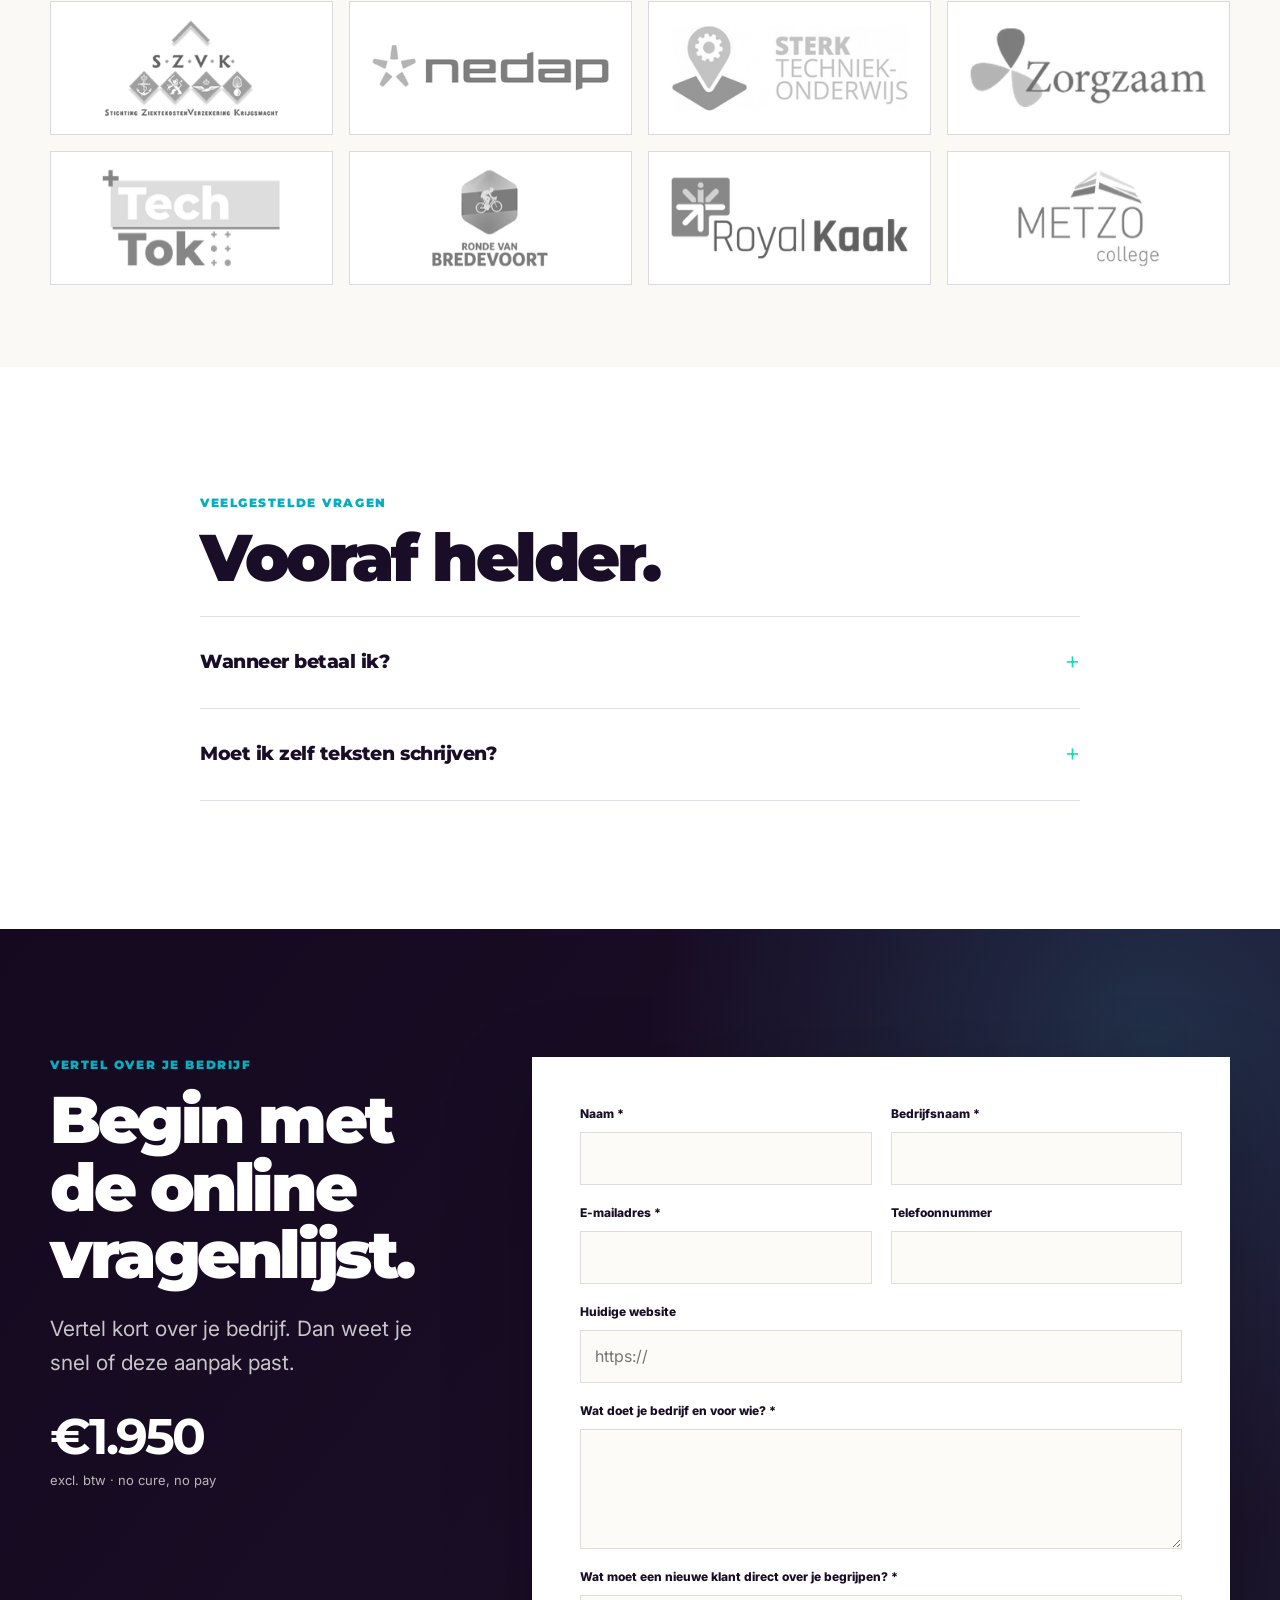
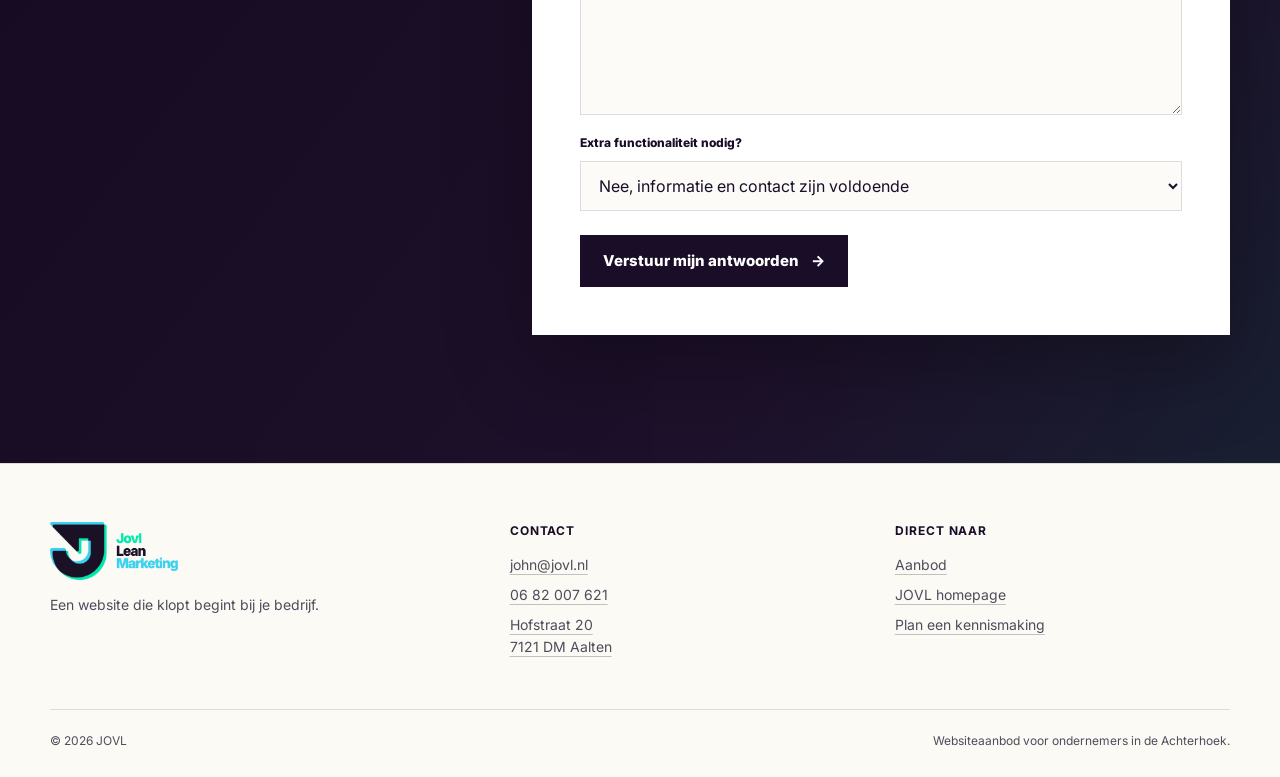
==== commit 040cb7ad: "Add files via upload" ====
--- a/jovl-lean-marketing-standalone/website/index.html
+++ b/jovl-lean-marketing-standalone/website/index.html
@@ -12,7 +12,7 @@
   <link rel="apple-touch-icon" href="/assets/apple-touch-icon.png">
   <link rel="preconnect" href="https://fonts.googleapis.com">
   <link rel="preconnect" href="https://fonts.gstatic.com" crossorigin>
-  <link href="https://fonts.googleapis.com/css2?family=Inter:wght@400;500;600;700;800&family=Montserrat:wght@700;800;900&display=swap" rel="stylesheet"><link rel="stylesheet" href="../assets/styles.css">
+  <link href="https://fonts.googleapis.com/css2?family=Inter:wght@400;500;600;700;800&family=Montserrat:wght@700;800;900&display=swap" rel="stylesheet"><link rel="stylesheet" href="../assets/styles-v9.css">
   <script type="application/ld+json">{"@context":"https://schema.org","@type":"Service","name":"Website laten maken","provider":{"@type":"ProfessionalService","name":"JOVL","url":"https://jovl.nl/"},"areaServed":"Achterhoek","offers":{"@type":"Offer","price":"1950","priceCurrency":"EUR"}}</script>
 </head>
 <body class="sales-page sales-page--compact">
@@ -62,14 +62,14 @@
       <div class="container">
         <div class="offer-heading legacy-logo-heading reveal"><div><p class="eyebrow">Toegepast bij</p><h2>Praktisch toegepast.</h2></div><p>Een selectie van projecten en organisaties waar deze manier van werken is toegepast: nuchter, direct en gericht op waarde.</p></div>
         <div class="logo-grid" aria-label="Organisaties waar JOVL marketingervaring heeft toegepast">
-          <a class="logo-tile" href="https://www.szvk.nl/Consumenten" target="_blank" rel="noopener" aria-label="Bezoek SZVK"><img src="../assets/logos/szvk.png" alt="SZVK"></a>
-          <a class="logo-tile" href="https://nedapflux.com/nl/" target="_blank" rel="noopener" aria-label="Bezoek Nedap"><img src="../assets/logos/nedap.png" alt="Nedap"></a>
-          <a class="logo-tile" href="https://www.sterktechniekonderwijs.nl/regio/achterhoek" target="_blank" rel="noopener" aria-label="Bezoek Sterk Techniekonderwijs"><img src="../assets/logos/sto.png" alt="Sterk Techniekonderwijs"></a>
-          <a class="logo-tile" href="https://www.zorgzaam.nl/" target="_blank" rel="noopener" aria-label="Bezoek Zorgzaam"><img src="../assets/logos/zorgzaam.png" alt="Zorgzaam"></a>
-          <a class="logo-tile" href="https://www.tech-tok.nl/" target="_blank" rel="noopener" aria-label="Bezoek Tech-Tok"><img src="../assets/logos/tech-tok.png" alt="Tech-Tok"></a>
-          <a class="logo-tile" href="https://www.rondevanbredevoort.nl/" target="_blank" rel="noopener" aria-label="Bezoek Ronde van Bredevoort"><img src="../assets/logos/ronde.png" alt="Ronde van Bredevoort"></a>
-          <a class="logo-tile logo-tile--royal-kaak logo-tile--swap" href="https://kaak.com/royal-kaak/" target="_blank" rel="noopener" aria-label="Bezoek Royal Kaak"><img src="../assets/logos/royal-kaak.png" alt="Royal Kaak"><img class="logo-tile__hover-image" src="../assets/logos/royal-kaak-hover.png" alt="" aria-hidden="true"></a>
-          <a class="logo-tile" href="https://www.open-dag-metzo.nl/" target="_blank" rel="noopener" aria-label="Bezoek Metzo College"><img src="../assets/logos/metzo.png" alt="Metzo College"></a>
+          <a class="logo-tile" href="https://www.szvk.nl/Consumenten" target="_blank" rel="noopener" aria-label="Bezoek SZVK"><img class="logo-color-image" src="../assets/logos/color-v9/szvk.png" alt="SZVK"></a>
+          <a class="logo-tile" href="https://nedapflux.com/nl/" target="_blank" rel="noopener" aria-label="Bezoek Nedap"><img class="logo-color-image" src="../assets/logos/color-v9/nedap.png" alt="Nedap"></a>
+          <a class="logo-tile" href="https://www.sterktechniekonderwijs.nl/regio/achterhoek" target="_blank" rel="noopener" aria-label="Bezoek Sterk Techniekonderwijs"><img class="logo-color-image" src="../assets/logos/color-v9/sto.png" alt="Sterk Techniekonderwijs"></a>
+          <a class="logo-tile" href="https://www.zorgzaam.nl/" target="_blank" rel="noopener" aria-label="Bezoek Zorgzaam"><img class="logo-color-image" src="../assets/logos/color-v9/zorgzaam.png" alt="Zorgzaam"></a>
+          <a class="logo-tile" href="https://www.tech-tok.nl/" target="_blank" rel="noopener" aria-label="Bezoek Tech-Tok"><img class="logo-color-image" src="../assets/logos/color-v9/tech-tok.png" alt="Tech-Tok"></a>
+          <a class="logo-tile" href="https://www.rondevanbredevoort.nl/" target="_blank" rel="noopener" aria-label="Bezoek Ronde van Bredevoort"><img class="logo-color-image" src="../assets/logos/color-v9/ronde.png" alt="Ronde van Bredevoort"></a>
+          <a class="logo-tile" href="https://kaak.com/royal-kaak/" target="_blank" rel="noopener" aria-label="Bezoek Royal Kaak"><img class="logo-color-image" src="../assets/logos/color-v9/royal-kaak.png" alt="Royal Kaak"></a>
+          <a class="logo-tile" href="https://www.open-dag-metzo.nl/" target="_blank" rel="noopener" aria-label="Bezoek Metzo College"><img class="logo-color-image" src="../assets/logos/color-v9/metzo.png" alt="Metzo College"></a>
         </div>
       </div>
     </section>
--- a/jovl-lean-marketing-standalone/assets/styles-v9.css
+++ b/jovl-lean-marketing-standalone/assets/styles-v9.css
@@ -0,0 +1,3007 @@
+:root {
+  --ink: #190d27;
+  --ink-2: #2d2138;
+  --ink-3: #534a5b;
+  --aqua: #11dcb6;
+  --cyan: #40c6e4;
+  --cream: #fbfaf5;
+  --sand: #f2eee2;
+  --mint: #e7faef;
+  --bluewash: #e9f8fb;
+  --white: #ffffff;
+  --line: rgba(25, 13, 39, 0.13);
+  --line-light: rgba(255, 255, 255, 0.18);
+  --shadow: 0 24px 70px rgba(25, 13, 39, 0.10);
+  --shadow-soft: 0 14px 36px rgba(25, 13, 39, 0.07);
+  --max: 1180px;
+  --radius: 2px;
+}
+
+* {
+  box-sizing: border-box;
+}
+
+html {
+  scroll-behavior: smooth;
+}
+
+body {
+  margin: 0;
+  color: var(--ink);
+  background: var(--cream);
+  font-family: "Montserrat", system-ui, -apple-system, BlinkMacSystemFont, "Segoe UI", sans-serif;
+  font-size: 16px;
+  line-height: 1.58;
+  text-rendering: optimizeLegibility;
+  -webkit-font-smoothing: antialiased;
+}
+
+body.menu-open {
+  overflow: hidden;
+}
+
+img,
+svg {
+  display: block;
+  max-width: 100%;
+}
+
+button,
+input,
+textarea,
+select {
+  font: inherit;
+}
+
+a {
+  color: inherit;
+}
+
+::selection {
+  color: var(--ink);
+  background: var(--aqua);
+}
+
+.container {
+  width: min(var(--max), calc(100% - 48px));
+  margin-inline: auto;
+}
+
+.container--narrow {
+  width: min(880px, calc(100% - 48px));
+  margin-inline: auto;
+}
+
+.section {
+  position: relative;
+  padding: clamp(88px, 10vw, 148px) 0;
+}
+
+.section--compact {
+  padding: clamp(66px, 8vw, 104px) 0;
+}
+
+.section--white {
+  background: var(--white);
+}
+
+.section--sand {
+  background: var(--sand);
+}
+
+.section--dark {
+  color: var(--white);
+  background:
+    radial-gradient(circle at 75% 25%, rgba(64, 198, 228, 0.10), transparent 28%),
+    linear-gradient(128deg, #14091f 0%, #1d102a 60%, #132431 125%);
+}
+
+.section--wash {
+  background:
+    radial-gradient(circle at 10% 15%, rgba(17, 220, 182, 0.12), transparent 30%),
+    radial-gradient(circle at 92% 40%, rgba(64, 198, 228, 0.15), transparent 34%),
+    var(--cream);
+}
+
+.eyebrow {
+  margin: 0 0 14px;
+  color: #08aebd;
+  font-size: 12px;
+  font-weight: 800;
+  letter-spacing: 0.13em;
+  line-height: 1.3;
+  text-transform: uppercase;
+}
+
+.section--dark .eyebrow {
+  color: var(--aqua);
+}
+
+h1,
+h2,
+h3,
+h4,
+p {
+  margin-top: 0;
+}
+
+h1,
+h2,
+h3,
+h4 {
+  font-family: "Montserrat", system-ui, sans-serif;
+  letter-spacing: -0.052em;
+  line-height: 1.02;
+}
+
+h1 {
+  margin-bottom: 28px;
+  font-size: clamp(48px, 7vw, 88px);
+  font-weight: 900;
+}
+
+h2 {
+  margin-bottom: 24px;
+  font-size: clamp(38px, 5.4vw, 66px);
+  font-weight: 900;
+}
+
+h3 {
+  margin-bottom: 14px;
+  font-size: clamp(24px, 3vw, 34px);
+  font-weight: 850;
+}
+
+h4 {
+  margin-bottom: 8px;
+  font-size: 18px;
+  font-weight: 800;
+  letter-spacing: -0.025em;
+}
+
+.lead {
+  max-width: 720px;
+  color: var(--ink-2);
+  font-size: clamp(18px, 2vw, 21px);
+  line-height: 1.62;
+}
+
+.section--dark .lead,
+.section--dark p {
+  color: rgba(255, 255, 255, 0.78);
+}
+
+.muted {
+  color: var(--ink-3);
+}
+
+.kicker {
+  color: var(--aqua);
+}
+
+.button {
+  display: inline-flex;
+  min-height: 52px;
+  align-items: center;
+  justify-content: center;
+  gap: 12px;
+  padding: 14px 22px;
+  border: 1px solid var(--ink);
+  border-radius: 0;
+  color: var(--white);
+  background: var(--ink);
+  font-size: 15px;
+  font-weight: 800;
+  line-height: 1.2;
+  text-decoration: none;
+  cursor: pointer;
+  transition: transform 180ms ease, background 180ms ease, color 180ms ease, box-shadow 180ms ease;
+}
+
+.button::after {
+  content: "→";
+  transition: transform 180ms ease;
+}
+
+.button:hover {
+  color: var(--white);
+  background: #16321e;
+  box-shadow: none;
+  transform: translateY(-2px);
+}
+
+.button:focus-visible {
+  color: var(--ink);
+  background: var(--aqua);
+  box-shadow: 0 0 0 4px rgba(17, 220, 182, 0.22);
+  outline: none;
+  transform: translateY(-2px);
+}
+
+.button:hover::after,
+.button:focus-visible::after {
+  transform: translateX(4px);
+}
+
+.button--light {
+  border-color: var(--white);
+  color: var(--ink);
+  background: var(--white);
+}
+
+.button--ghost {
+  border-color: var(--line);
+  color: var(--ink);
+  background: transparent;
+}
+
+.text-link {
+  display: inline-flex;
+  align-items: center;
+  gap: 9px;
+  padding: 4px 0;
+  font-size: 15px;
+  font-weight: 800;
+  text-decoration: none;
+}
+
+.text-link::after {
+  content: "→";
+  transition: transform 180ms ease;
+}
+
+.text-link:hover::after,
+.text-link:focus-visible::after {
+  transform: translateX(5px);
+}
+
+.text-link--underlined {
+  text-decoration: underline;
+  text-decoration-color: var(--cyan);
+  text-decoration-thickness: 2px;
+  text-underline-offset: 5px;
+}
+
+.actions {
+  display: flex;
+  flex-wrap: wrap;
+  align-items: center;
+  gap: 18px;
+  margin-top: 30px;
+}
+
+/* Header */
+.site-header {
+  position: sticky;
+  z-index: 100;
+  top: 0;
+  border-bottom: 1px solid var(--line);
+  background: rgba(251, 250, 245, 0.94);
+  backdrop-filter: blur(16px);
+}
+
+.header-inner {
+  min-height: 96px;
+  display: flex;
+  align-items: center;
+  justify-content: space-between;
+  gap: 30px;
+}
+
+.brand {
+  display: inline-flex;
+  align-items: center;
+  flex: 0 0 auto;
+  text-decoration: none;
+}
+
+.brand img {
+  width: 145px;
+  height: auto;
+  transition: transform 200ms ease;
+}
+
+.brand:hover img,
+.brand:focus-visible img {
+  transform: translateY(-2px) scale(1.02);
+}
+
+.main-nav {
+  display: flex;
+  align-items: center;
+  gap: 29px;
+}
+
+.main-nav > a:not(.button) {
+  position: relative;
+  padding: 10px 0;
+  font-size: 14px;
+  font-weight: 750;
+  text-decoration: none;
+}
+
+.main-nav > a:not(.button)::after {
+  position: absolute;
+  right: 0;
+  bottom: 5px;
+  left: 0;
+  height: 2px;
+  background: var(--aqua);
+  content: "";
+  transform: scaleX(0);
+  transform-origin: right;
+  transition: transform 180ms ease;
+}
+
+.main-nav > a:not(.button):hover::after,
+.main-nav > a[aria-current="page"]::after {
+  transform: scaleX(1);
+  transform-origin: left;
+}
+
+.nav-toggle {
+  display: none;
+  width: 50px;
+  height: 50px;
+  padding: 0;
+  border: 1px solid var(--line);
+  color: var(--ink);
+  background: transparent;
+  cursor: pointer;
+}
+
+.nav-toggle span,
+.nav-toggle::before,
+.nav-toggle::after {
+  display: block;
+  width: 22px;
+  height: 2px;
+  margin: 5px auto;
+  background: currentColor;
+  content: "";
+  transition: transform 180ms ease, opacity 180ms ease;
+}
+
+.nav-toggle[aria-expanded="true"] span {
+  opacity: 0;
+}
+
+.nav-toggle[aria-expanded="true"]::before {
+  transform: translateY(7px) rotate(45deg);
+}
+
+.nav-toggle[aria-expanded="true"]::after {
+  transform: translateY(-7px) rotate(-45deg);
+}
+
+/* Homepage hero */
+.home-hero {
+  overflow: hidden;
+  padding: clamp(92px, 11vw, 154px) 0 clamp(96px, 12vw, 168px);
+  background:
+    radial-gradient(circle at 8% 72%, rgba(17, 220, 182, 0.13), transparent 33%),
+    radial-gradient(circle at 90% 15%, rgba(64, 198, 228, 0.18), transparent 34%),
+    linear-gradient(126deg, #fbfaf5 5%, #f4f0e5 100%);
+}
+
+.home-hero__grid,
+.sales-hero__grid,
+.split,
+.contact-card,
+.website-feature,
+.offer-layout,
+.questionnaire-layout {
+  display: grid;
+  grid-template-columns: minmax(0, 1.02fr) minmax(360px, 0.98fr);
+  gap: clamp(48px, 7vw, 90px);
+  align-items: center;
+}
+
+.home-hero h1 {
+  max-width: 760px;
+}
+
+.home-hero .lead {
+  max-width: 680px;
+}
+
+.hero-note {
+  margin-top: 26px;
+  color: var(--ink-3);
+  font-size: 13px;
+  font-weight: 650;
+}
+
+.strategy-orbit {
+  position: relative;
+  min-height: 510px;
+}
+
+.orbit-canvas {
+  position: absolute;
+  inset: 40px 28px 30px;
+  border: 1px solid var(--line);
+  background:
+    linear-gradient(rgba(25, 13, 39, 0.04) 1px, transparent 1px),
+    linear-gradient(90deg, rgba(25, 13, 39, 0.04) 1px, transparent 1px),
+    rgba(255, 255, 255, 0.58);
+  background-size: 38px 38px;
+  box-shadow: var(--shadow);
+}
+
+.orbit-center {
+  position: absolute;
+  top: 50%;
+  left: 50%;
+  width: 184px;
+  height: 184px;
+  display: grid;
+  place-items: center;
+  border: 1px solid rgba(25, 13, 39, 0.11);
+  background: var(--white);
+  box-shadow: 0 28px 60px rgba(25, 13, 39, 0.13);
+  transform: translate(-50%, -50%);
+}
+
+.orbit-center strong {
+  font-family: "Montserrat", sans-serif;
+  font-size: 40px;
+  font-weight: 900;
+  letter-spacing: -0.055em;
+}
+
+.orbit-center span {
+  display: block;
+  margin-top: 3px;
+  color: var(--ink-3);
+  font-size: 11px;
+  font-weight: 800;
+  letter-spacing: 0.08em;
+  text-align: center;
+  text-transform: uppercase;
+}
+
+.orbit-line {
+  position: absolute;
+  top: 50%;
+  left: 50%;
+  height: 1px;
+  background: linear-gradient(90deg, var(--aqua), var(--cyan));
+  transform-origin: left;
+  opacity: 0.65;
+}
+
+.orbit-line--1 { width: 180px; transform: rotate(-39deg); }
+.orbit-line--2 { width: 190px; transform: rotate(37deg); }
+.orbit-line--3 { width: 185px; transform: rotate(142deg); }
+.orbit-line--4 { width: 190px; transform: rotate(218deg); }
+
+.orbit-card {
+  position: absolute;
+  width: 176px;
+  padding: 20px;
+  border: 1px solid var(--line);
+  background: var(--white);
+  box-shadow: var(--shadow-soft);
+}
+
+.orbit-card strong {
+  display: block;
+  margin-bottom: 4px;
+  font-family: "Montserrat", sans-serif;
+  font-size: 21px;
+  font-weight: 900;
+  letter-spacing: -0.04em;
+}
+
+.orbit-card span {
+  color: var(--ink-3);
+  font-size: 12px;
+}
+
+.orbit-card--1 { top: 2px; right: 4px; }
+.orbit-card--2 { right: 0; bottom: 26px; }
+.orbit-card--3 { bottom: 0; left: 3px; }
+.orbit-card--4 { top: 33px; left: 0; }
+
+/* General content */
+.statement-panel {
+  position: relative;
+  display: grid;
+  grid-template-columns: 0.9fr 1.1fr;
+  gap: clamp(36px, 6vw, 86px);
+  padding: clamp(38px, 6vw, 72px);
+  border: 1px solid var(--line);
+  background: var(--white);
+  box-shadow: var(--shadow-soft);
+}
+
+.statement-panel::after {
+  position: absolute;
+  right: -1px;
+  bottom: -1px;
+  width: 34%;
+  height: 48%;
+  background: radial-gradient(circle at 100% 100%, rgba(64, 198, 228, 0.22), transparent 67%);
+  content: "";
+  pointer-events: none;
+}
+
+.statement-panel h2 {
+  margin: 0;
+  font-size: clamp(36px, 4.5vw, 58px);
+}
+
+.statement-panel p:last-child {
+  margin-bottom: 0;
+}
+
+.value-grid {
+  display: grid;
+  grid-template-columns: repeat(4, 1fr);
+  gap: 18px;
+  margin-top: 46px;
+}
+
+.value-item {
+  min-height: 208px;
+  padding: 26px;
+  border: 1px solid var(--line);
+  background: rgba(255, 255, 255, 0.75);
+  transition: transform 180ms ease, box-shadow 180ms ease, background 180ms ease;
+}
+
+.value-item:hover {
+  background: var(--white);
+  box-shadow: var(--shadow-soft);
+  transform: translateY(-5px);
+}
+
+.value-icon {
+  width: 42px;
+  height: 42px;
+  display: grid;
+  place-items: center;
+  margin-bottom: 28px;
+  border: 1px solid rgba(17, 220, 182, 0.5);
+  border-radius: 50%;
+  color: var(--ink);
+  font-weight: 850;
+}
+
+.value-item p {
+  margin: 0;
+  color: var(--ink-3);
+  font-size: 14px;
+}
+
+.phase-strip {
+  display: grid;
+  grid-template-columns: repeat(4, 1fr);
+  margin-top: 56px;
+  border: 1px solid var(--line);
+  background: var(--white);
+  box-shadow: var(--shadow-soft);
+}
+
+.phase {
+  min-height: 110px;
+  padding: 24px;
+  border-right: 1px solid var(--line);
+}
+
+.phase:last-child {
+  border-right: 0;
+}
+
+.phase strong {
+  display: block;
+  margin-bottom: 7px;
+  color: var(--ink);
+  font-family: "Montserrat", sans-serif;
+  font-size: 25px;
+  font-weight: 900;
+  letter-spacing: -0.04em;
+}
+
+.phase:nth-child(2) strong { color: var(--cyan); }
+.phase:nth-child(3) strong { color: var(--aqua); }
+
+.phase span {
+  color: var(--ink-3);
+  font-size: 12px;
+  font-weight: 650;
+}
+
+.logo-grid {
+  display: grid;
+  grid-template-columns: repeat(4, 1fr);
+  gap: 16px;
+  margin-top: 38px;
+}
+
+.logo-tile {
+  min-height: 118px;
+  display: grid;
+  place-items: center;
+  padding: 16px;
+  border: 1px solid var(--line);
+  color: inherit;
+  background: var(--white);
+  box-shadow: 0 8px 24px rgba(25, 13, 39, 0.04);
+  text-decoration: none;
+  transition: transform 200ms ease, box-shadow 200ms ease;
+}
+
+.logo-tile img {
+  width: 100%;
+  max-height: 84px;
+  object-fit: contain;
+  filter: grayscale(1);
+  opacity: 0.78;
+  transition: filter 180ms ease, opacity 180ms ease, transform 180ms ease;
+}
+
+.logo-tile:hover,
+.logo-tile:focus-visible {
+  box-shadow: 0 14px 32px rgba(25, 13, 39, 0.08);
+  outline: none;
+  transform: translateY(-2px);
+}
+
+.logo-tile:hover img,
+.logo-tile:focus-visible img {
+  filter: grayscale(0);
+  opacity: 1;
+  transform: scale(1.04);
+}
+
+.offer-heading {
+  display: grid;
+  grid-template-columns: 1.15fr 0.85fr;
+  gap: 70px;
+  align-items: end;
+  margin-bottom: 48px;
+}
+
+.offer-heading h2 {
+  margin-bottom: 0;
+}
+
+.offer-heading p {
+  margin-bottom: 5px;
+  color: var(--ink-3);
+}
+
+.offer-cards {
+  display: grid;
+  grid-template-columns: repeat(3, 1fr);
+  gap: 20px;
+}
+
+.offer-card {
+  position: relative;
+  min-height: 320px;
+  display: flex;
+  flex-direction: column;
+  padding: 32px;
+  overflow: hidden;
+  border: 1px solid var(--line);
+  background: var(--white);
+  box-shadow: var(--shadow-soft);
+}
+
+.offer-card::before {
+  position: absolute;
+  top: 0;
+  right: 0;
+  width: 66px;
+  height: 66px;
+  background: linear-gradient(135deg, transparent 50%, rgba(64, 198, 228, 0.16) 50%);
+  content: "";
+}
+
+.offer-card__number {
+  margin-bottom: 46px;
+  color: var(--aqua);
+  font-family: "Montserrat", sans-serif;
+  font-size: 15px;
+  font-weight: 900;
+}
+
+.offer-card p {
+  color: var(--ink-3);
+}
+
+.offer-card .text-link {
+  margin-top: auto;
+}
+
+.dark-message {
+  display: grid;
+  grid-template-columns: 1fr 1fr;
+  gap: clamp(50px, 8vw, 100px);
+  align-items: center;
+}
+
+.signal-bars {
+  display: grid;
+  gap: 18px;
+}
+
+.signal-row {
+  display: grid;
+  grid-template-columns: 90px 1fr;
+  gap: 18px;
+  align-items: center;
+  font-size: 13px;
+  font-weight: 750;
+}
+
+.signal-track {
+  height: 7px;
+  background: rgba(255, 255, 255, 0.10);
+}
+
+.signal-fill {
+  height: 100%;
+  background: linear-gradient(90deg, var(--aqua), var(--cyan));
+}
+
+.signal-row:nth-child(1) .signal-fill { width: 92%; }
+.signal-row:nth-child(2) .signal-fill { width: 77%; }
+.signal-row:nth-child(3) .signal-fill { width: 64%; }
+.signal-row:nth-child(4) .signal-fill { width: 24%; }
+
+/* Website feature on homepage */
+.website-feature {
+  position: relative;
+  padding: clamp(42px, 7vw, 76px);
+  overflow: hidden;
+  border: 1px solid var(--line);
+  background:
+    radial-gradient(circle at 95% 20%, rgba(64, 198, 228, 0.20), transparent 31%),
+    radial-gradient(circle at 10% 100%, rgba(17, 220, 182, 0.13), transparent 34%),
+    var(--white);
+  box-shadow: var(--shadow);
+}
+
+.website-feature h2 {
+  max-width: 680px;
+  font-size: clamp(38px, 5vw, 62px);
+}
+
+.round-label {
+  display: inline-flex;
+  align-items: center;
+  gap: 9px;
+  margin-bottom: 20px;
+  padding: 8px 11px;
+  border: 1px solid rgba(17, 220, 182, 0.55);
+  color: var(--ink);
+  background: rgba(231, 250, 239, 0.75);
+  font-size: 12px;
+  font-weight: 850;
+  letter-spacing: 0.06em;
+  text-transform: uppercase;
+}
+
+.round-label::before {
+  width: 7px;
+  height: 7px;
+  border-radius: 50%;
+  background: var(--aqua);
+  content: "";
+  box-shadow: 0 0 0 5px rgba(17, 220, 182, 0.13);
+}
+
+.price-line {
+  display: flex;
+  flex-wrap: wrap;
+  align-items: baseline;
+  gap: 12px;
+  margin: 28px 0 6px;
+}
+
+.price-line strong {
+  font-family: "Montserrat", sans-serif;
+  font-size: clamp(38px, 5vw, 58px);
+  font-weight: 900;
+  letter-spacing: -0.055em;
+}
+
+.price-line span {
+  color: var(--ink-3);
+  font-size: 13px;
+  font-weight: 700;
+}
+
+.next-price {
+  margin-bottom: 0;
+  color: var(--ink-3);
+  font-size: 14px;
+}
+
+.mini-site {
+  position: relative;
+  min-height: 440px;
+}
+
+.mini-browser {
+  position: absolute;
+  inset: 34px 0 16px 24px;
+  border: 1px solid rgba(25, 13, 39, 0.16);
+  background: var(--white);
+  box-shadow: 0 32px 70px rgba(25, 13, 39, 0.18);
+}
+
+.mini-browser__top,
+.browser-top {
+  height: 38px;
+  display: flex;
+  align-items: center;
+  gap: 6px;
+  padding: 0 14px;
+  border-bottom: 1px solid var(--line);
+  background: #f8f7f2;
+}
+
+.dot {
+  width: 7px;
+  height: 7px;
+  border-radius: 50%;
+  background: rgba(25, 13, 39, 0.22);
+}
+
+.mini-browser__content {
+  display: grid;
+  grid-template-columns: 1.05fr 0.95fr;
+  min-height: 330px;
+}
+
+.mini-copy {
+  padding: 52px 34px;
+}
+
+.mini-copy small {
+  color: #08aebd;
+  font-size: 9px;
+  font-weight: 850;
+  letter-spacing: 0.12em;
+  text-transform: uppercase;
+}
+
+.mini-copy strong {
+  display: block;
+  max-width: 280px;
+  margin: 14px 0 16px;
+  font-family: "Montserrat", sans-serif;
+  font-size: 29px;
+  line-height: 1.02;
+  letter-spacing: -0.055em;
+}
+
+.mini-lines {
+  display: grid;
+  gap: 8px;
+}
+
+.mini-lines i {
+  height: 5px;
+  display: block;
+  background: rgba(25, 13, 39, 0.10);
+}
+
+.mini-lines i:nth-child(1) { width: 92%; }
+.mini-lines i:nth-child(2) { width: 76%; }
+.mini-lines i:nth-child(3) { width: 62%; }
+
+.mini-image {
+  position: relative;
+  overflow: hidden;
+  background:
+    linear-gradient(150deg, rgba(25, 13, 39, 0.12), transparent 45%),
+    linear-gradient(135deg, var(--mint), var(--bluewash));
+}
+
+.mini-image::before,
+.mini-image::after {
+  position: absolute;
+  content: "";
+}
+
+.mini-image::before {
+  width: 180px;
+  height: 240px;
+  right: -45px;
+  bottom: -55px;
+  border: 30px solid rgba(25, 13, 39, 0.09);
+  border-radius: 50%;
+}
+
+.mini-image::after {
+  width: 100px;
+  height: 160px;
+  right: 58px;
+  bottom: 14px;
+  background: rgba(17, 220, 182, 0.42);
+  transform: rotate(16deg);
+}
+
+.mini-phone {
+  position: absolute;
+  right: -8px;
+  bottom: 0;
+  width: 132px;
+  height: 274px;
+  overflow: hidden;
+  border: 9px solid var(--ink);
+  border-radius: 24px;
+  background: var(--white);
+  box-shadow: 0 26px 50px rgba(25, 13, 39, 0.22);
+}
+
+.mini-phone::before {
+  width: 44px;
+  height: 10px;
+  display: block;
+  margin: 0 auto 20px;
+  border-radius: 0 0 9px 9px;
+  background: var(--ink);
+  content: "";
+}
+
+.mini-phone div {
+  margin: 0 13px 10px;
+  background: rgba(25, 13, 39, 0.08);
+}
+
+.mini-phone div:nth-child(2) { height: 70px; background: linear-gradient(145deg, var(--mint), var(--bluewash)); }
+.mini-phone div:nth-child(3) { height: 12px; width: 74%; }
+.mini-phone div:nth-child(4) { height: 7px; width: 88%; }
+.mini-phone div:nth-child(5) { height: 7px; width: 62%; }
+
+/* Contact */
+.contact-card {
+  padding: clamp(40px, 6vw, 70px);
+  border: 1px solid var(--line);
+  background: var(--white);
+  box-shadow: var(--shadow);
+}
+
+/* Sales page */
+.sales-hero {
+  position: relative;
+  overflow: hidden;
+  padding: clamp(86px, 10vw, 140px) 0 clamp(90px, 11vw, 152px);
+  background:
+    radial-gradient(circle at 4% 75%, rgba(17, 220, 182, 0.12), transparent 35%),
+    radial-gradient(circle at 94% 12%, rgba(64, 198, 228, 0.18), transparent 37%),
+    linear-gradient(128deg, #fbfaf5 5%, #f4f0e6 100%);
+}
+
+.sales-hero h1 {
+  max-width: 730px;
+  font-size: clamp(48px, 6.4vw, 82px);
+}
+
+.sales-hero .lead {
+  max-width: 640px;
+}
+
+.hero-commercial {
+  display: grid;
+  grid-template-columns: auto 1fr;
+  gap: 24px;
+  align-items: stretch;
+  max-width: 650px;
+  margin-top: 31px;
+}
+
+.hero-price {
+  min-width: 190px;
+  padding: 20px 22px;
+  border-left: 3px solid var(--aqua);
+  background: rgba(255, 255, 255, 0.68);
+}
+
+.hero-price small,
+.hero-payment small {
+  display: block;
+  margin-bottom: 4px;
+  color: var(--ink-3);
+  font-size: 10px;
+  font-weight: 850;
+  letter-spacing: 0.10em;
+  text-transform: uppercase;
+}
+
+.hero-price strong {
+  display: block;
+  font-family: "Montserrat", sans-serif;
+  font-size: 34px;
+  font-weight: 900;
+  letter-spacing: -0.05em;
+  line-height: 1;
+}
+
+.hero-price span {
+  font-size: 11px;
+  font-weight: 700;
+}
+
+.hero-payment {
+  padding: 20px 22px;
+  border: 1px solid var(--line);
+  background: rgba(255, 255, 255, 0.68);
+}
+
+.hero-payment p {
+  margin: 0;
+  color: var(--ink-2);
+  font-size: 14px;
+}
+
+.sales-visual {
+  position: relative;
+  min-height: 520px;
+}
+
+.browser {
+  position: absolute;
+  inset: 45px 20px 15px 5px;
+  overflow: hidden;
+  border: 1px solid rgba(25, 13, 39, 0.14);
+  background: var(--white);
+  box-shadow: 0 34px 80px rgba(25, 13, 39, 0.17);
+}
+
+.browser-body {
+  min-height: 390px;
+  display: grid;
+  grid-template-columns: 1.08fr 0.92fr;
+}
+
+.browser-copy {
+  padding: 58px 42px;
+}
+
+.browser-copy span {
+  color: #08aebd;
+  font-size: 9px;
+  font-weight: 850;
+  letter-spacing: 0.12em;
+  text-transform: uppercase;
+}
+
+.browser-copy h3 {
+  max-width: 320px;
+  margin: 15px 0 18px;
+  font-size: 34px;
+}
+
+.browser-copy p {
+  max-width: 310px;
+  color: var(--ink-3);
+  font-size: 12px;
+}
+
+.browser-button {
+  width: 112px;
+  height: 28px;
+  margin-top: 23px;
+  background: var(--ink);
+}
+
+.browser-image {
+  position: relative;
+  overflow: hidden;
+  background:
+    radial-gradient(circle at 50% 28%, rgba(255,255,255,.8), transparent 18%),
+    linear-gradient(155deg, #eff9f4, #dff1f5 62%, #c5eee2);
+}
+
+.browser-image::before {
+  position: absolute;
+  right: 18%;
+  bottom: -15%;
+  width: 190px;
+  height: 330px;
+  border-radius: 45% 45% 6px 6px;
+  background: linear-gradient(150deg, rgba(25,13,39,.08), rgba(17,220,182,.52));
+  content: "";
+  transform: rotate(8deg);
+}
+
+.browser-image::after {
+  position: absolute;
+  right: 2%;
+  bottom: 5%;
+  width: 270px;
+  height: 220px;
+  border: 22px solid rgba(25, 13, 39, 0.10);
+  border-radius: 50%;
+  content: "";
+}
+
+.float-card {
+  position: absolute;
+  width: 188px;
+  padding: 20px 21px;
+  border: 1px solid var(--line);
+  background: var(--white);
+  box-shadow: var(--shadow-soft);
+}
+
+.float-card strong {
+  display: block;
+  margin-bottom: 4px;
+  font-family: "Montserrat", sans-serif;
+  font-size: 20px;
+  font-weight: 900;
+  letter-spacing: -0.04em;
+}
+
+.float-card span {
+  color: var(--ink-3);
+  font-size: 11px;
+}
+
+.float-card--1 { top: 0; right: -5px; }
+.float-card--2 { right: -24px; bottom: 65px; }
+.float-card--3 { bottom: 0; left: -20px; }
+
+.problem-panel {
+  display: grid;
+  grid-template-columns: 1fr 1fr;
+  gap: clamp(38px, 7vw, 92px);
+  align-items: center;
+  padding: clamp(46px, 7vw, 82px);
+  border: 1px solid var(--line);
+  background: var(--white);
+  box-shadow: var(--shadow-soft);
+}
+
+.problem-panel h2 {
+  margin: 0;
+  font-size: clamp(38px, 5vw, 60px);
+}
+
+.problem-panel p:last-child {
+  margin-bottom: 0;
+}
+
+.story-flow {
+  display: grid;
+  grid-template-columns: 0.88fr 1.12fr;
+  gap: clamp(50px, 9vw, 116px);
+  align-items: center;
+}
+
+.story-chain {
+  position: relative;
+  display: grid;
+  grid-template-columns: repeat(4, 1fr);
+  gap: 12px;
+}
+
+.story-chain::before {
+  position: absolute;
+  top: 31px;
+  right: 10%;
+  left: 10%;
+  height: 1px;
+  background: linear-gradient(90deg, var(--aqua), var(--cyan));
+  content: "";
+  opacity: 0.7;
+}
+
+.story-node {
+  position: relative;
+  z-index: 1;
+  text-align: center;
+}
+
+.story-node__icon {
+  width: 64px;
+  height: 64px;
+  display: grid;
+  place-items: center;
+  margin: 0 auto 15px;
+  border: 1px solid rgba(17, 220, 182, 0.65);
+  border-radius: 50%;
+  color: var(--white);
+  background: var(--ink);
+  font-family: "Montserrat", sans-serif;
+  font-weight: 900;
+}
+
+.story-node strong {
+  display: block;
+  font-size: 13px;
+}
+
+.process-grid {
+  display: grid;
+  grid-template-columns: repeat(4, 1fr);
+  gap: 0;
+  margin-top: 54px;
+  border-top: 1px solid var(--line);
+  border-bottom: 1px solid var(--line);
+}
+
+.process-step {
+  min-height: 280px;
+  padding: 34px 28px 34px 0;
+  border-right: 1px solid var(--line);
+}
+
+.process-step + .process-step {
+  padding-left: 28px;
+}
+
+.process-step:last-child {
+  border-right: 0;
+}
+
+.process-number {
+  display: block;
+  margin-bottom: 48px;
+  color: var(--aqua);
+  font-family: "Montserrat", sans-serif;
+  font-size: 20px;
+  font-weight: 900;
+  letter-spacing: -0.04em;
+}
+
+.process-step p {
+  margin: 0;
+  color: var(--ink-3);
+  font-size: 14px;
+}
+
+.offer-layout {
+  align-items: start;
+}
+
+.offer-main {
+  padding: clamp(42px, 6vw, 68px);
+  border: 1px solid var(--line);
+  background: var(--white);
+  box-shadow: var(--shadow);
+}
+
+.offer-main h2 {
+  font-size: clamp(42px, 5.2vw, 64px);
+}
+
+.offer-list {
+  display: grid;
+  grid-template-columns: 1fr 1fr;
+  gap: 14px 32px;
+  margin: 34px 0 0;
+  padding: 0;
+  list-style: none;
+}
+
+.offer-list li {
+  position: relative;
+  padding-left: 25px;
+  color: var(--ink-2);
+  font-size: 14px;
+}
+
+.offer-list li::before {
+  position: absolute;
+  top: 0.1em;
+  left: 0;
+  color: #08aebd;
+  content: "✓";
+  font-weight: 900;
+}
+
+.offer-side {
+  display: grid;
+  gap: 18px;
+}
+
+.launch-card,
+.payment-card {
+  padding: 34px;
+  border: 1px solid var(--line);
+  background: var(--white);
+  box-shadow: var(--shadow-soft);
+}
+
+.launch-card {
+  background: linear-gradient(145deg, var(--mint), var(--bluewash));
+}
+
+.launch-card__price {
+  display: block;
+  margin: 20px 0 4px;
+  font-family: "Montserrat", sans-serif;
+  font-size: 54px;
+  font-weight: 900;
+  letter-spacing: -0.06em;
+  line-height: 1;
+}
+
+.launch-card__price small {
+  font-family: "Montserrat", sans-serif;
+  font-size: 11px;
+  font-weight: 750;
+  letter-spacing: 0;
+}
+
+.price-after {
+  margin: 0;
+  color: var(--ink-3);
+  font-size: 13px;
+}
+
+.spots {
+  display: flex;
+  gap: 9px;
+  margin: 26px 0;
+}
+
+.spot {
+  width: 18px;
+  height: 18px;
+  border: 1px solid var(--ink);
+  border-radius: 50%;
+  background: rgba(255, 255, 255, 0.48);
+}
+
+.payment-card strong {
+  display: block;
+  margin-bottom: 8px;
+  font-family: "Montserrat", sans-serif;
+  font-size: 24px;
+  font-weight: 900;
+  letter-spacing: -0.04em;
+}
+
+.payment-card p:last-child,
+.launch-card p:last-child {
+  margin-bottom: 0;
+}
+
+.fit-grid {
+  display: grid;
+  grid-template-columns: 1fr 1fr;
+  gap: 24px;
+  margin-top: 42px;
+}
+
+.fit-block {
+  padding: 36px;
+  border-top: 3px solid var(--aqua);
+  background: var(--white);
+}
+
+.fit-block--quiet {
+  border-top-color: var(--cyan);
+  background: rgba(255, 255, 255, 0.62);
+}
+
+.simple-list {
+  display: grid;
+  gap: 12px;
+  margin: 24px 0 0;
+  padding: 0;
+  list-style: none;
+}
+
+.simple-list li {
+  position: relative;
+  padding-left: 24px;
+  color: var(--ink-2);
+}
+
+.simple-list li::before {
+  position: absolute;
+  left: 0;
+  color: #08aebd;
+  content: "✓";
+  font-weight: 900;
+}
+
+.proof-grid {
+  display: grid;
+  grid-template-columns: 0.82fr 1.18fr;
+  gap: clamp(48px, 8vw, 96px);
+  align-items: center;
+}
+
+.proof-copy {
+  max-width: 700px;
+}
+
+.proof-quote {
+  position: relative;
+  padding: 40px;
+  border: 1px solid var(--line);
+  background: var(--white);
+  box-shadow: var(--shadow-soft);
+}
+
+.proof-quote::before {
+  display: block;
+  margin-bottom: 18px;
+  color: var(--aqua);
+  content: "“";
+  font-family: Georgia, serif;
+  font-size: 74px;
+  line-height: 0.5;
+}
+
+.proof-quote p {
+  font-family: "Montserrat", sans-serif;
+  font-size: clamp(22px, 2.7vw, 30px);
+  font-weight: 750;
+  letter-spacing: -0.035em;
+  line-height: 1.25;
+}
+
+.proof-person {
+  display: flex;
+  align-items: center;
+  gap: 18px;
+  margin-top: 27px;
+}
+
+.proof-person img {
+  width: 72px;
+  height: 72px;
+  border-radius: 50%;
+  object-fit: cover;
+}
+
+.proof-person span {
+  display: block;
+  color: var(--ink-3);
+  font-size: 13px;
+}
+
+.faq-list {
+  border-top: 1px solid var(--line);
+}
+
+.faq-item {
+  border-bottom: 1px solid var(--line);
+}
+
+.faq-question {
+  width: 100%;
+  display: flex;
+  align-items: center;
+  justify-content: space-between;
+  gap: 20px;
+  padding: 25px 0;
+  border: 0;
+  color: var(--ink);
+  background: transparent;
+  font-family: "Montserrat", sans-serif;
+  font-size: 19px;
+  font-weight: 800;
+  letter-spacing: -0.025em;
+  text-align: left;
+  cursor: pointer;
+}
+
+.faq-question::after {
+  flex: 0 0 auto;
+  color: var(--aqua);
+  content: "+";
+  font-size: 26px;
+  font-weight: 400;
+  transition: transform 180ms ease;
+}
+
+.faq-item.open .faq-question::after {
+  transform: rotate(45deg);
+}
+
+.faq-answer {
+  max-width: 780px;
+  height: 0;
+  overflow: hidden;
+  color: var(--ink-3);
+  transition: height 220ms ease;
+}
+
+.faq-answer p {
+  padding: 0 0 26px;
+  margin: 0;
+}
+
+/* Questionnaire */
+.questionnaire {
+  overflow: hidden;
+  color: var(--white);
+  background:
+    radial-gradient(circle at 90% 10%, rgba(64, 198, 228, 0.18), transparent 32%),
+    linear-gradient(128deg, #14091f, #1d102a 72%, #15303a 130%);
+}
+
+.questionnaire-layout {
+  align-items: start;
+}
+
+.questionnaire h2 {
+  max-width: 640px;
+}
+
+.questionnaire .lead {
+  color: rgba(255, 255, 255, 0.76);
+}
+
+.form-card {
+  padding: clamp(30px, 5vw, 48px);
+  color: var(--ink);
+  background: var(--white);
+  box-shadow: 0 30px 80px rgba(0, 0, 0, 0.28);
+}
+
+.form-grid {
+  display: grid;
+  grid-template-columns: 1fr 1fr;
+  gap: 19px;
+}
+
+.form-field {
+  display: grid;
+  gap: 8px;
+}
+
+.form-field--full {
+  grid-column: 1 / -1;
+}
+
+.form-field label {
+  font-size: 12px;
+  font-weight: 800;
+}
+
+.form-field input,
+.form-field textarea,
+.form-field select {
+  width: 100%;
+  min-height: 50px;
+  padding: 13px 14px;
+  border: 1px solid var(--line);
+  border-radius: 0;
+  color: var(--ink);
+  background: #fcfbf8;
+  outline: none;
+  transition: border-color 180ms ease, box-shadow 180ms ease;
+}
+
+.form-field textarea {
+  min-height: 120px;
+  resize: vertical;
+}
+
+.form-field input:focus,
+.form-field textarea:focus,
+.form-field select:focus {
+  border-color: var(--cyan);
+  box-shadow: 0 0 0 3px rgba(64, 198, 228, 0.14);
+}
+
+.form-note {
+  margin: 18px 0 0;
+  color: var(--ink-3);
+  font-size: 12px;
+}
+
+.form-status {
+  display: none;
+  margin-top: 16px;
+  padding: 13px;
+  background: var(--mint);
+  font-size: 13px;
+}
+
+.form-status.show {
+  display: block;
+}
+
+/* Final CTA */
+.final-cta {
+  padding: clamp(64px, 8vw, 102px) 0;
+  background:
+    radial-gradient(circle at 8% 100%, rgba(17, 220, 182, 0.18), transparent 32%),
+    radial-gradient(circle at 92% 0%, rgba(64, 198, 228, 0.18), transparent 30%),
+    var(--white);
+}
+
+.final-cta__inner {
+  display: grid;
+  grid-template-columns: 1.25fr 0.75fr;
+  gap: 50px;
+  align-items: center;
+}
+
+.final-cta h2 {
+  margin: 0;
+  font-size: clamp(42px, 5.2vw, 66px);
+}
+
+.final-cta__action {
+  justify-self: end;
+  text-align: right;
+}
+
+.final-cta__action p {
+  margin: 13px 0 0;
+  color: var(--ink-3);
+  font-size: 12px;
+}
+
+/* Footer */
+.site-footer {
+  padding: 58px 0 26px;
+  border-top: 1px solid var(--line);
+  background: var(--cream);
+}
+
+.footer-grid {
+  display: grid;
+  grid-template-columns: 1.1fr 0.9fr 0.9fr;
+  gap: 50px;
+  align-items: start;
+}
+
+.footer-brand img {
+  width: 128px;
+  margin-bottom: 14px;
+}
+
+.footer-brand p,
+.footer-col a,
+.footer-col p {
+  margin: 0;
+  color: var(--ink-3);
+  font-size: 14px;
+}
+
+.footer-col {
+  display: grid;
+  gap: 8px;
+}
+
+.footer-col strong {
+  margin-bottom: 5px;
+  font-size: 12px;
+  letter-spacing: 0.08em;
+  text-transform: uppercase;
+}
+
+.footer-col a {
+  width: fit-content;
+  text-decoration-color: rgba(25, 13, 39, 0.25);
+  text-underline-offset: 4px;
+}
+
+.footer-bottom {
+  display: flex;
+  justify-content: space-between;
+  gap: 24px;
+  margin-top: 50px;
+  padding-top: 22px;
+  border-top: 1px solid var(--line);
+  color: var(--ink-3);
+  font-size: 12px;
+}
+
+/* Reveal */
+.reveal {
+  opacity: 0;
+  transform: translateY(24px);
+  transition: opacity 650ms ease, transform 650ms ease;
+}
+
+.reveal.is-visible {
+  opacity: 1;
+  transform: translateY(0);
+}
+
+.reveal-delay-1 { transition-delay: 80ms; }
+.reveal-delay-2 { transition-delay: 160ms; }
+.reveal-delay-3 { transition-delay: 240ms; }
+
+.skip-link {
+  position: fixed;
+  z-index: 1000;
+  top: 12px;
+  left: 12px;
+  padding: 10px 14px;
+  color: var(--white);
+  background: var(--ink);
+  transform: translateY(-150%);
+}
+
+.skip-link:focus {
+  transform: translateY(0);
+}
+
+@media (max-width: 980px) {
+  .main-nav {
+    position: fixed;
+    top: 82px;
+    right: 0;
+    left: 0;
+    display: none;
+    align-items: stretch;
+    flex-direction: column;
+    gap: 6px;
+    padding: 24px;
+    border-bottom: 1px solid var(--line);
+    background: var(--cream);
+    box-shadow: 0 26px 50px rgba(25, 13, 39, 0.12);
+  }
+
+  .main-nav.open {
+    display: flex;
+  }
+
+  .main-nav > a:not(.button) {
+    padding: 14px 0;
+  }
+
+  .main-nav .button {
+    margin-top: 8px;
+  }
+
+  .nav-toggle {
+    display: block;
+  }
+
+  .header-inner {
+    min-height: 82px;
+  }
+
+  .home-hero__grid,
+  .sales-hero__grid,
+  .split,
+  .contact-card,
+  .website-feature,
+  .offer-layout,
+  .questionnaire-layout,
+  .problem-panel,
+  .story-flow,
+  .proof-grid {
+    grid-template-columns: 1fr;
+  }
+
+  .strategy-orbit,
+  .sales-visual {
+    min-height: 480px;
+  }
+
+  .value-grid,
+  .logo-grid {
+    grid-template-columns: repeat(2, 1fr);
+  }
+
+  .offer-heading,
+  .dark-message {
+    grid-template-columns: 1fr;
+  }
+
+  .offer-cards {
+    grid-template-columns: 1fr;
+  }
+
+  .offer-card {
+    min-height: 250px;
+  }
+
+  .phase-strip,
+  .process-grid {
+    grid-template-columns: repeat(2, 1fr);
+  }
+
+  .phase:nth-child(2),
+  .process-step:nth-child(2) {
+    border-right: 0;
+  }
+
+  .phase:nth-child(-n+2),
+  .process-step:nth-child(-n+2) {
+    border-bottom: 1px solid var(--line);
+  }
+
+  .process-step:nth-child(3) {
+    padding-left: 0;
+  }
+
+  .mini-site {
+    min-height: 420px;
+  }
+
+  .fit-grid,
+  .final-cta__inner {
+    grid-template-columns: 1fr;
+  }
+
+  .final-cta__action {
+    justify-self: start;
+    text-align: left;
+  }
+
+  .footer-grid {
+    grid-template-columns: 1fr 1fr;
+  }
+}
+
+@media (max-width: 680px) {
+  .container,
+  .container--narrow {
+    width: min(100% - 30px, var(--max));
+  }
+
+  .section {
+    padding: 76px 0;
+  }
+
+  .section--compact {
+    padding: 60px 0;
+  }
+
+  .brand img {
+    width: 118px;
+  }
+
+  .home-hero,
+  .sales-hero {
+    padding: 72px 0 84px;
+  }
+
+  h1 {
+    font-size: clamp(43px, 13vw, 60px);
+  }
+
+  h2 {
+    font-size: clamp(36px, 10vw, 50px);
+  }
+
+  .actions {
+    align-items: stretch;
+    flex-direction: column;
+  }
+
+  .actions .button,
+  .actions .text-link {
+    width: 100%;
+    justify-content: center;
+  }
+
+  .strategy-orbit,
+  .sales-visual {
+    min-height: 430px;
+  }
+
+  .orbit-canvas {
+    inset: 38px 10px 20px;
+  }
+
+  .orbit-center {
+    width: 144px;
+    height: 144px;
+  }
+
+  .orbit-card {
+    width: 136px;
+    padding: 15px;
+  }
+
+  .orbit-card strong {
+    font-size: 17px;
+  }
+
+  .orbit-line {
+    display: none;
+  }
+
+  .statement-panel,
+  .problem-panel {
+    grid-template-columns: 1fr;
+    padding: 34px 27px;
+  }
+
+  .value-grid,
+  .logo-grid,
+  .phase-strip,
+  .process-grid,
+  .offer-list,
+  .fit-grid,
+  .form-grid {
+    grid-template-columns: 1fr;
+  }
+
+  .phase,
+  .phase:nth-child(2),
+  .process-step,
+  .process-step:nth-child(2),
+  .process-step:nth-child(3) {
+    padding: 25px;
+    border-right: 0;
+    border-bottom: 1px solid var(--line);
+  }
+
+  .phase:last-child,
+  .process-step:last-child {
+    border-bottom: 0;
+  }
+
+  .process-number {
+    margin-bottom: 26px;
+  }
+
+  .website-feature,
+  .contact-card,
+  .offer-main {
+    padding: 34px 26px;
+  }
+
+  .mini-site {
+    min-height: 360px;
+  }
+
+  .mini-browser {
+    inset: 20px 18px 15px 0;
+  }
+
+  .mini-browser__content,
+  .browser-body {
+    grid-template-columns: 1fr;
+  }
+
+  .mini-image,
+  .browser-image {
+    min-height: 140px;
+  }
+
+  .mini-copy,
+  .browser-copy {
+    padding: 30px 24px;
+  }
+
+  .mini-phone {
+    width: 102px;
+    height: 214px;
+  }
+
+  .hero-commercial {
+    grid-template-columns: 1fr;
+  }
+
+  .sales-visual {
+    min-height: 440px;
+  }
+
+  .browser {
+    inset: 45px 12px 15px 0;
+  }
+
+  .browser-body {
+    min-height: 330px;
+  }
+
+  .float-card {
+    width: 144px;
+    padding: 15px;
+  }
+
+  .float-card strong {
+    font-size: 16px;
+  }
+
+  .float-card--2 {
+    right: 0;
+  }
+
+  .float-card--3 {
+    left: 0;
+  }
+
+  .story-chain {
+    grid-template-columns: repeat(2, 1fr);
+    gap: 26px 14px;
+  }
+
+  .story-chain::before {
+    display: none;
+  }
+
+  .launch-card,
+  .payment-card,
+  .fit-block,
+  .proof-quote,
+  .form-card {
+    padding: 28px 24px;
+  }
+
+  .footer-grid {
+    grid-template-columns: 1fr;
+    gap: 28px;
+  }
+
+  .footer-bottom {
+    flex-direction: column;
+  }
+}
+
+@media (prefers-reduced-motion: reduce) {
+  html {
+    scroll-behavior: auto;
+  }
+
+  *,
+  *::before,
+  *::after {
+    transition-duration: 0.01ms !important;
+    animation-duration: 0.01ms !important;
+    animation-iteration-count: 1 !important;
+  }
+
+  .reveal {
+    opacity: 1;
+    transform: none;
+  }
+}
+
+
+/* 2026 refinement: local inline icons, two clear offers, photo-free layouts */
+.svg-sprite { position: absolute; width: 0; height: 0; overflow: hidden; }
+.icon { width: 1.45em; height: 1.45em; fill: none; flex: 0 0 auto; }
+.value-icon .icon { width: 22px; height: 22px; }
+
+.service-grid {
+  display: grid;
+  grid-template-columns: repeat(2, minmax(0, 1fr));
+  gap: 24px;
+}
+.service-card {
+  position: relative;
+  min-height: 520px;
+  display: flex;
+  flex-direction: column;
+  padding: clamp(34px, 5vw, 56px);
+  overflow: hidden;
+  border: 1px solid var(--line);
+  background: var(--white);
+  box-shadow: var(--shadow-soft);
+}
+.service-card::after {
+  position: absolute; right: -90px; bottom: -90px; width: 250px; height: 250px;
+  border-radius: 50%; background: rgba(17, 220, 182, .10); content: ""; pointer-events: none;
+}
+.service-card--advice::after { background: rgba(64, 198, 228, .12); }
+.service-card__icon {
+  width: 60px; height: 60px; display: grid; place-items: center; margin-bottom: 44px;
+  border: 1px solid rgba(17, 220, 182, .55); border-radius: 50%; color: var(--ink);
+}
+.service-card__icon .icon { width: 29px; height: 29px; }
+.service-card h3 { max-width: 600px; font-size: clamp(32px, 4vw, 48px); }
+.service-card > p:not(.eyebrow) { max-width: 610px; color: var(--ink-3); font-size: 17px; }
+.service-card__bottom {
+  position: relative; z-index: 1; display: flex; flex-wrap: wrap; align-items: center;
+  justify-content: space-between; gap: 20px; margin-top: auto; padding-top: 42px;
+}
+.service-card__bottom > strong { font-family: "Montserrat", sans-serif; font-size: 30px; letter-spacing: -.05em; }
+.service-card__bottom > strong small { font-family: "Montserrat", sans-serif; font-size: 11px; letter-spacing: 0; }
+.service-card__bottom > span { color: var(--ink-3); font-size: 14px; font-weight: 700; }
+
+.contact-card--simple { grid-template-columns: minmax(0, 1fr) auto; }
+.contact-symbol {
+  width: clamp(150px, 20vw, 240px); aspect-ratio: 1; display: grid; place-items: center;
+  border: 1px solid var(--line); border-radius: 50%; color: var(--ink);
+  background: radial-gradient(circle, rgba(17,220,182,.18), rgba(64,198,228,.08) 60%, transparent 61%);
+}
+.contact-symbol .icon { width: 45%; height: 45%; }
+
+.process-grid--icons .process-number { color: var(--ink); }
+.process-grid--icons .process-number .icon { width: 34px; height: 34px; color: #08aebd; }
+.offer-layout--compact { grid-template-columns: minmax(0, 1.15fr) minmax(300px, .65fr); }
+.offer-list--compact { grid-template-columns: 1fr; }
+.launch-card--fixed { background: linear-gradient(145deg, var(--mint), var(--bluewash)); }
+
+.compact-info-grid { display: grid; grid-template-columns: 1fr 1fr; gap: 24px; }
+.compact-info { min-height: 330px; padding: clamp(32px, 5vw, 50px); border: 1px solid var(--line); background: var(--white); box-shadow: var(--shadow-soft); }
+.compact-info h3 { font-size: clamp(30px, 3.5vw, 43px); }
+.compact-info > p:not(.eyebrow) { color: var(--ink-3); }
+.extras-inline { display: grid; gap: 12px; margin: 28px 0 22px; }
+.extras-inline span { display: grid; grid-template-columns: 34px 1fr auto; gap: 12px; align-items: center; padding: 14px 0; border-bottom: 1px solid var(--line); font-weight: 750; }
+.extras-inline .icon { width: 25px; height: 25px; color: #08aebd; }
+.extras-inline b { color: #08aebd; }
+.small-copy { font-size: 13px; }
+.logo-grid--compact { grid-template-columns: repeat(6, 1fr); }
+.logo-grid--compact .logo-tile { min-height: 96px; }
+.questionnaire-layout--compact { grid-template-columns: .72fr 1.28fr; }
+.questionnaire-price { margin-top: 32px; }
+.questionnaire-price strong { display: block; font-family: "Montserrat", sans-serif; font-size: 50px; letter-spacing: -.06em; line-height: 1; }
+.questionnaire-price span { display: block; margin-top: 8px; color: rgba(255,255,255,.7); font-size: 13px; }
+
+@media (max-width: 980px) {
+  .service-grid, .compact-info-grid, .offer-layout--compact, .questionnaire-layout--compact { grid-template-columns: 1fr; }
+  .service-card { min-height: 440px; }
+  .contact-card--simple { grid-template-columns: 1fr; }
+  .contact-symbol { width: 180px; }
+  .logo-grid--compact { grid-template-columns: repeat(3, 1fr); }
+}
+@media (max-width: 680px) {
+  .service-card { min-height: auto; padding: 32px 25px; }
+  .service-card__bottom { align-items: stretch; flex-direction: column; }
+  .service-card__bottom .button { width: 100%; }
+  .compact-info { min-height: auto; padding: 30px 24px; }
+  .logo-grid--compact { grid-template-columns: repeat(2, 1fr); }
+}
+
+/* Local icon files: robust on GitHub/Cloudflare without an icon font. */
+img.icon { object-fit: contain; }
+.story-node__icon img.icon { width: 30px; height: 30px; }
+
+
+/* Restored JOVL homepage visual */
+.legacy-hero-visual {
+  min-height: 510px;
+  display: grid;
+  place-items: center;
+}
+
+.legacy-hero-visual img {
+  width: min(100%, 570px);
+  height: auto;
+  filter: drop-shadow(0 24px 42px rgba(25, 13, 39, 0.08));
+}
+
+.form-honey {
+  position: absolute !important;
+  width: 1px !important;
+  height: 1px !important;
+  padding: 0 !important;
+  margin: -1px !important;
+  overflow: hidden !important;
+  clip: rect(0, 0, 0, 0) !important;
+  white-space: nowrap !important;
+  border: 0 !important;
+}
+
+@media (max-width: 920px) {
+  .legacy-hero-visual {
+    min-height: 420px;
+  }
+
+  .legacy-hero-visual img {
+    width: min(100%, 520px);
+  }
+}
+
+@media (max-width: 560px) {
+  .legacy-hero-visual {
+    min-height: 340px;
+  }
+
+  .legacy-hero-visual img {
+    width: min(100%, 430px);
+  }
+}
+
+
+/* 2026 v4 — restored original JOVL rhythm and interactions */
+
+/* Original header proportions */
+.header-inner {
+  min-height: 116px;
+}
+
+.brand {
+  position: relative;
+  isolation: isolate;
+}
+
+.brand img {
+  width: 210px;
+  transform: translate3d(0, 0, 0);
+  transition: transform 220ms cubic-bezier(.2,.75,.25,1), filter 220ms ease;
+}
+
+.brand::after {
+  position: absolute;
+  z-index: -1;
+  inset: 0;
+  background: url("logo-jovl.png") center / contain no-repeat;
+  content: "";
+  opacity: 0;
+  transform: translate3d(0, 0, 0);
+  transition: opacity 180ms ease, transform 220ms cubic-bezier(.2,.75,.25,1);
+}
+
+.brand:hover img,
+.brand:focus-visible img {
+  filter: none;
+  transform: translate3d(-3px, -3px, 0);
+}
+
+.brand:hover::after,
+.brand:focus-visible::after {
+  opacity: .20;
+  transform: translate3d(5px, 5px, 0);
+}
+
+/* Keep typography as one coherent family */
+body,
+button,
+input,
+textarea,
+select,
+.main-nav,
+.hero-price,
+.hero-payment,
+.statement-panel,
+.value-item,
+.logo-tile,
+.service-card,
+.process-step,
+.compact-info,
+.faq-item,
+.site-footer {
+  font-family: "Montserrat", system-ui, -apple-system, BlinkMacSystemFont, "Segoe UI", sans-serif;
+}
+
+h1,
+h2,
+h3,
+h4,
+.hero-promise,
+.launch-card__price,
+.questionnaire-price strong,
+.service-card__bottom > strong {
+  font-family: "Montserrat", system-ui, sans-serif;
+}
+
+/* Original-style homepage headline */
+.home-hero h1 {
+  max-width: 760px;
+  font-size: clamp(54px, 6.5vw, 86px);
+  font-weight: 900;
+  letter-spacing: -.062em;
+  line-height: .98;
+}
+
+.headline-mark {
+  position: relative;
+  z-index: 0;
+  display: inline-block;
+}
+
+.headline-mark::after {
+  position: absolute;
+  z-index: -1;
+  right: -.035em;
+  bottom: .02em;
+  left: -.035em;
+  height: .17em;
+  background: rgba(17, 220, 182, .58);
+  content: "";
+  transform: scaleX(1);
+  transform-origin: left center;
+  transition: transform 260ms cubic-bezier(.2,.75,.25,1);
+}
+
+.home-hero:hover .headline-mark::after {
+  transform: scaleX(.93);
+}
+
+.hero-promise {
+  max-width: 660px;
+  margin: -6px 0 22px;
+  color: var(--aqua);
+  font-size: clamp(27px, 3.1vw, 42px);
+  font-weight: 900;
+  letter-spacing: -.046em;
+  line-height: 1.08;
+}
+
+.home-hero .lead {
+  max-width: 650px;
+  margin-bottom: 0;
+  font-size: clamp(17px, 1.6vw, 20px);
+  font-weight: 500;
+  line-height: 1.62;
+}
+
+/* Less empty space below the header, on both main pages */
+.home-hero {
+  padding: clamp(58px, 5.7vw, 82px) 0 clamp(66px, 6.7vw, 96px);
+}
+
+.sales-hero {
+  padding: clamp(56px, 5.5vw, 82px) 0 clamp(70px, 7.2vw, 104px);
+}
+
+.home-core-section {
+  padding-top: clamp(42px, 4.5vw, 66px);
+}
+
+.sales-core-section {
+  padding-top: clamp(42px, 4.5vw, 66px);
+}
+
+/* Original-style framed hero image */
+.legacy-hero-visual {
+  min-height: 0;
+  padding: clamp(16px, 2vw, 24px);
+  border: 1px solid rgba(25, 13, 39, .14);
+  background: rgba(255, 255, 255, .48);
+  box-shadow: 0 22px 50px rgba(25, 13, 39, .07);
+  transition: border-color 220ms ease, box-shadow 220ms ease, transform 220ms cubic-bezier(.2,.75,.25,1);
+}
+
+.legacy-hero-visual img {
+  width: min(100%, 563px);
+  filter: none;
+  transition: transform 300ms cubic-bezier(.2,.75,.25,1);
+}
+
+.legacy-hero-visual:hover {
+  border-color: rgba(17, 220, 182, .58);
+  box-shadow: 9px 9px 0 rgba(64, 198, 228, .16), 0 24px 56px rgba(25, 13, 39, .09);
+  transform: translate3d(-2px, -2px, 0);
+}
+
+.legacy-hero-visual:hover img {
+  transform: scale(1.012);
+}
+
+/* Core panel typography: same family, calmer body weight */
+.statement-panel h2 {
+  font-size: clamp(38px, 4.35vw, 58px);
+  font-weight: 900;
+  letter-spacing: -.06em;
+  line-height: 1.02;
+}
+
+.statement-panel .lead,
+.statement-panel p {
+  font-size: 16px;
+  font-weight: 500;
+  line-height: 1.65;
+}
+
+.statement-panel .lead {
+  margin-bottom: 16px;
+  color: var(--ink-2);
+}
+
+/* Restore a more tactile JOVL hover on client logos */
+.logo-tile {
+  position: relative;
+  overflow: hidden;
+  box-shadow: none;
+  transition: border-color 190ms ease, box-shadow 220ms ease, transform 220ms cubic-bezier(.2,.75,.25,1), background 190ms ease;
+}
+
+.logo-tile::after {
+  position: absolute;
+  top: 12px;
+  right: 13px;
+  display: grid;
+  width: 30px;
+  height: 30px;
+  place-items: center;
+  color: var(--ink);
+  background: var(--aqua);
+  content: "↗";
+  font-size: 14px;
+  font-weight: 900;
+  opacity: 0;
+  transform: translate3d(5px, 5px, 0) scale(.82);
+  transition: opacity 180ms ease, transform 220ms cubic-bezier(.2,.75,.25,1);
+}
+
+.logo-tile img {
+  filter: grayscale(1) contrast(.88);
+  opacity: .68;
+  transition: filter 190ms ease, opacity 190ms ease, transform 220ms cubic-bezier(.2,.75,.25,1);
+}
+
+.logo-tile:hover,
+.logo-tile:focus-visible {
+  border-color: rgba(17, 220, 182, .62);
+  background: #fff;
+  box-shadow: 8px 8px 0 rgba(64, 198, 228, .16), 0 18px 36px rgba(25, 13, 39, .07);
+  outline: none;
+  transform: translate3d(-3px, -3px, 0);
+}
+
+.logo-tile:hover::after,
+.logo-tile:focus-visible::after {
+  opacity: 1;
+  transform: translate3d(0, 0, 0) scale(1);
+}
+
+.logo-tile:hover img,
+.logo-tile:focus-visible img {
+  filter: grayscale(0) contrast(1);
+  opacity: 1;
+  transform: scale(1.025);
+}
+
+/* Small cursor companion, only for precise pointers */
+.cursor-companion {
+  position: fixed;
+  z-index: 9999;
+  top: 0;
+  left: 0;
+  width: 58px;
+  height: 58px;
+  display: grid;
+  place-items: center;
+  border: 1px solid rgba(17, 220, 182, .75);
+  border-radius: 50%;
+  color: #fff;
+  background: rgba(25, 13, 39, .94);
+  box-shadow: 0 12px 30px rgba(25, 13, 39, .20);
+  font-size: 9px;
+  font-weight: 800;
+  letter-spacing: .08em;
+  text-transform: uppercase;
+  opacity: 0;
+  pointer-events: none;
+  transform: translate3d(-50%, -50%, 0) scale(.72);
+  transition: opacity 140ms ease, transform 170ms cubic-bezier(.2,.75,.25,1);
+}
+
+.cursor-companion.is-visible {
+  opacity: 1;
+  transform: translate3d(-50%, -50%, 0) scale(1);
+}
+
+@media (hover: none), (pointer: coarse) {
+  .cursor-companion { display: none !important; }
+}
+
+@media (max-width: 980px) {
+  .header-inner { min-height: 92px; }
+  .brand img { width: 172px; }
+  .home-hero, .sales-hero { padding-top: 56px; }
+}
+
+@media (max-width: 680px) {
+  .header-inner { min-height: 82px; }
+  .brand img { width: 150px; }
+  .home-hero, .sales-hero { padding: 48px 0 72px; }
+  .home-core-section, .sales-core-section { padding-top: 38px; }
+  .home-hero h1 { font-size: clamp(43px, 12.8vw, 58px); }
+  .hero-promise { margin-top: -2px; font-size: clamp(25px, 7.8vw, 34px); }
+  .legacy-hero-visual { padding: 12px; }
+}
+
+@media (prefers-reduced-motion: reduce) {
+  .cursor-companion { display: none !important; }
+}
+
+
+/* 2026 v4.1 — exact original hierarchy, tighter spacing and calmer hovers */
+
+/* Original JOVL type system: readable Inter body, bold Montserrat display */
+body,
+button,
+input,
+textarea,
+select,
+.main-nav,
+.eyebrow,
+.lead,
+.hero-note,
+.hero-price small,
+.hero-price span,
+.hero-payment,
+.statement-panel p,
+.value-item p,
+.offer-heading p,
+.service-card p,
+.process-step p,
+.compact-info p,
+.faq-item,
+.site-footer {
+  font-family: "Inter", system-ui, -apple-system, BlinkMacSystemFont, "Segoe UI", sans-serif;
+}
+
+h1,
+h2,
+h3,
+h4,
+.hero-promise,
+.hero-price strong,
+.launch-card__price,
+.questionnaire-price strong,
+.service-card__bottom > strong,
+.statement-panel h2,
+.value-item h4,
+.main-nav .button {
+  font-family: "Montserrat", system-ui, sans-serif;
+}
+
+body {
+  font-weight: 400;
+  letter-spacing: 0;
+}
+
+.main-nav > a:not(.button),
+.button,
+.text-link {
+  font-family: "Inter", system-ui, sans-serif;
+}
+
+/* Original full logo, without an image-background box */
+.brand img {
+  width: 210px;
+  max-height: 82px;
+  object-fit: contain;
+}
+
+/* Keep the logo hover tactile, but closer to the original: no duplicate/ghost logo */
+.brand::after {
+  display: none;
+}
+
+.brand:hover img,
+.brand:focus-visible img {
+  filter: drop-shadow(4px 5px 0 rgba(17, 220, 182, .18));
+  transform: translate3d(-2px, -2px, 0) scale(1.012);
+}
+
+/* Match the old hero rhythm: less air under the menu and before the core block */
+.home-hero {
+  padding: clamp(46px, 4.4vw, 64px) 0 clamp(34px, 3.7vw, 54px);
+}
+
+.sales-hero {
+  padding: clamp(42px, 4.1vw, 60px) 0 clamp(48px, 5.2vw, 76px);
+}
+
+.home-core-section,
+.sales-core-section {
+  padding-top: clamp(30px, 3.1vw, 46px);
+}
+
+.home-hero .hero-note {
+  margin-bottom: 0;
+}
+
+/* Old headline treatment */
+.home-hero h1 {
+  font-family: "Montserrat", system-ui, sans-serif;
+  font-weight: 900;
+}
+
+.headline-mark::after {
+  bottom: .025em;
+  height: .15em;
+  background: var(--aqua);
+  opacity: .72;
+}
+
+.hero-promise {
+  color: var(--aqua);
+  font-weight: 900;
+}
+
+/* The supplied original illustration sits inside a quiet frame */
+.legacy-hero-visual {
+  cursor: default;
+  border-color: rgba(25, 13, 39, .16);
+  background: rgba(255,255,255,.58);
+  box-shadow: 0 20px 46px rgba(25, 13, 39, .07);
+}
+
+/* Consistent core typography */
+.statement-panel h2 {
+  font-family: "Montserrat", system-ui, sans-serif;
+  font-weight: 900;
+}
+
+.statement-panel .lead,
+.statement-panel p {
+  font-family: "Inter", system-ui, sans-serif;
+  font-weight: 400;
+  letter-spacing: 0;
+}
+
+.statement-panel .lead {
+  font-weight: 500;
+}
+
+/* Client logos: original-style lift + colour, with the custom mouse companion doing the signalling */
+.logo-tile::after {
+  display: none;
+}
+
+.logo-tile {
+  cursor: pointer;
+  box-shadow: 0 8px 24px rgba(25, 13, 39, .035);
+  transition: border-color 190ms ease, box-shadow 220ms ease, transform 220ms cubic-bezier(.2,.75,.25,1), background 190ms ease;
+}
+
+.logo-tile img {
+  filter: grayscale(1) contrast(.9);
+  opacity: .72;
+  transition: filter 190ms ease, opacity 190ms ease, transform 220ms cubic-bezier(.2,.75,.25,1);
+}
+
+.logo-tile:hover,
+.logo-tile:focus-visible {
+  border-color: rgba(17, 220, 182, .48);
+  background: #fff;
+  box-shadow: 0 18px 38px rgba(25, 13, 39, .09);
+  outline: none;
+  transform: translate3d(0, -5px, 0);
+}
+
+.logo-tile:hover img,
+.logo-tile:focus-visible img {
+  filter: grayscale(0) contrast(1);
+  opacity: 1;
+  transform: scale(1.035);
+}
+
+@media (max-width: 980px) {
+  .brand img { width: 172px; max-height: 70px; }
+  .home-hero { padding-top: 46px; }
+  .sales-hero { padding-top: 44px; }
+}
+
+@media (max-width: 680px) {
+  .brand img { width: 148px; max-height: 62px; }
+  .home-hero, .sales-hero { padding-top: 40px; }
+  .home-hero { padding-bottom: 52px; }
+  .sales-hero { padding-bottom: 62px; }
+  .home-core-section, .sales-core-section { padding-top: 30px; }
+}
+
+/* 2026 v5 — faithful logo component, JOVL hover colour and site-wide mouse haze */
+
+/* Small section labels should read as real headings. */
+.eyebrow {
+  font-family: "Montserrat", system-ui, sans-serif;
+  font-weight: 900;
+}
+
+/* Keep every CTA inside the existing JOVL palette. */
+.button:hover,
+.button:focus-visible {
+  border-color: var(--aqua);
+  color: var(--ink);
+  background: var(--aqua);
+  box-shadow: 6px 6px 0 rgba(64, 198, 228, 0.28);
+}
+
+.button--ghost:hover,
+.button--ghost:focus-visible,
+.button--light:hover,
+.button--light:focus-visible {
+  border-color: var(--cyan);
+  color: var(--ink);
+  background: var(--cyan);
+}
+
+/* The original logo PNGs already contain the exact white tile and spacing.
+   Show those files one-to-one instead of placing another card around them. */
+.logo-grid,
+.logo-grid--compact {
+  grid-template-columns: repeat(4, minmax(0, 1fr));
+  gap: 16px;
+}
+
+.logo-tile,
+.logo-grid--compact .logo-tile {
+  min-height: 0;
+  display: block;
+  padding: 0;
+  overflow: hidden;
+  border: 0;
+  background: transparent;
+  box-shadow: none;
+  aspect-ratio: 348 / 160;
+  cursor: pointer;
+  transition: transform 220ms cubic-bezier(.2,.75,.25,1), filter 200ms ease;
+}
+
+.logo-tile::before,
+.logo-tile::after {
+  display: none !important;
+  content: none !important;
+}
+
+.logo-tile img,
+.logo-grid--compact .logo-tile img {
+  width: 100%;
+  height: 100%;
+  max-height: none;
+  object-fit: cover;
+  filter: none;
+  opacity: 1;
+  transform: none;
+  transition: transform 220ms cubic-bezier(.2,.75,.25,1), filter 200ms ease;
+}
+
+.logo-tile:hover,
+.logo-tile:focus-visible {
+  border: 0;
+  background: transparent;
+  box-shadow: none;
+  outline: none;
+  transform: translateY(-2px);
+}
+
+.logo-tile:hover img,
+.logo-tile:focus-visible img {
+  filter: brightness(1.025);
+  opacity: 1;
+  transform: scale(1.012);
+}
+
+/* Replace the labelled cursor bubble with a quiet haze beneath the normal cursor. */
+.cursor-companion {
+  display: none !important;
+}
+
+.cursor-glow {
+  position: fixed;
+  z-index: 9998;
+  top: 0;
+  left: 0;
+  width: 150px;
+  height: 150px;
+  border-radius: 50%;
+  background:
+    radial-gradient(circle at 42% 42%, rgba(17, 220, 182, 0.22) 0%, rgba(64, 198, 228, 0.13) 34%, rgba(64, 198, 228, 0.045) 52%, transparent 72%);
+  filter: blur(7px);
+  opacity: 0;
+  pointer-events: none;
+  will-change: transform, opacity;
+  transition: opacity 180ms ease;
+}
+
+.cursor-glow.is-visible {
+  opacity: 1;
+}
+
+.logo-proof-section .offer-heading {
+  margin-bottom: 38px;
+}
+
+.thanks-hero {
+  min-height: calc(100vh - 230px);
+  display: grid;
+  align-items: center;
+  padding: clamp(90px, 13vw, 180px) 0;
+  background:
+    radial-gradient(circle at 12% 28%, rgba(17, 220, 182, 0.13), transparent 30%),
+    radial-gradient(circle at 88% 18%, rgba(64, 198, 228, 0.15), transparent 34%),
+    var(--cream);
+}
+
+.thanks-hero h1 {
+  max-width: 800px;
+}
+
+@media (max-width: 920px) {
+  .logo-grid,
+  .logo-grid--compact {
+    grid-template-columns: repeat(2, minmax(0, 1fr));
+  }
+}
+
+@media (hover: none), (pointer: coarse), (prefers-reduced-motion: reduce) {
+  .cursor-glow {
+    display: none !important;
+  }
+}
+
+
+/* 2026 v6 — original “Praktisch toegepast” logo block */
+.legacy-logo-section {
+  padding-top: 78px;
+  padding-bottom: 82px;
+  background: #faf9f5;
+}
+
+.legacy-logo-section .legacy-logo-heading {
+  grid-template-columns: minmax(0, 1.55fr) minmax(330px, 1fr);
+  gap: 82px;
+  align-items: start;
+  margin-bottom: 42px;
+}
+
+.legacy-logo-section .legacy-logo-heading .eyebrow {
+  margin: 0 0 5px;
+  color: #625d6d;
+  font-size: 13px;
+  font-weight: 900;
+  letter-spacing: .09em;
+  line-height: 1.1;
+}
+
+.legacy-logo-section .legacy-logo-heading h2 {
+  margin: 0;
+  max-width: none;
+  color: #1d0d2b;
+  font-size: clamp(48px, 5.05vw, 69px);
+  font-weight: 900;
+  letter-spacing: -.055em;
+  line-height: .98;
+}
+
+.legacy-logo-section .legacy-logo-heading > p {
+  max-width: 430px;
+  margin: 9px 0 0;
+  color: #676172;
+  font-size: 17px;
+  font-weight: 600;
+  line-height: 1.55;
+}
+
+.legacy-logo-section .logo-grid,
+.legacy-logo-section .logo-grid--compact {
+  display: grid;
+  grid-template-columns: repeat(4, minmax(0, 1fr));
+  gap: 16px;
+  margin-top: 0;
+}
+
+.legacy-logo-section .logo-tile,
+.legacy-logo-section .logo-grid--compact .logo-tile {
+  position: relative;
+  min-height: 0;
+  display: block;
+  padding: 0;
+  overflow: visible;
+  aspect-ratio: 283 / 134;
+  border: 1px solid #d9d9df;
+  background: #fff;
+  box-shadow: none;
+  text-decoration: none;
+  transform: translateZ(0);
+  transition: transform 220ms cubic-bezier(.2,.75,.25,1), box-shadow 220ms ease;
+}
+
+.legacy-logo-section .logo-tile::before {
+  position: absolute;
+  z-index: 3;
+  right: 0;
+  bottom: -1px;
+  left: 0;
+  display: block !important;
+  height: 4px;
+  content: "" !important;
+  background: #12e0d1;
+  transform: scaleX(0);
+  transform-origin: left center;
+  transition: transform 220ms cubic-bezier(.2,.75,.25,1);
+  pointer-events: none;
+}
+
+.legacy-logo-section .logo-tile::after {
+  display: none !important;
+  content: none !important;
+}
+
+.legacy-logo-section .logo-tile img,
+.legacy-logo-section .logo-grid--compact .logo-tile img {
+  position: relative;
+  z-index: 1;
+  display: block;
+  width: 100%;
+  height: 100%;
+  max-height: none;
+  object-fit: fill;
+  filter: none;
+  opacity: 1;
+  transform: none;
+  transition: opacity 160ms ease;
+}
+
+.legacy-logo-section .logo-tile .logo-tile__hover-image {
+  position: absolute;
+  z-index: 2;
+  inset: 0;
+  opacity: 0;
+  pointer-events: none;
+}
+
+.legacy-logo-section .logo-tile:hover,
+.legacy-logo-section .logo-tile:focus-visible {
+  z-index: 4;
+  outline: none;
+  transform: translateY(-5px);
+  box-shadow: 0 27px 35px rgba(28, 17, 39, .16);
+}
+
+.legacy-logo-section .logo-tile:hover::before,
+.legacy-logo-section .logo-tile:focus-visible::before {
+  transform: scaleX(1);
+}
+
+.legacy-logo-section .logo-tile:hover img,
+.legacy-logo-section .logo-tile:focus-visible img {
+  filter: none;
+  opacity: 1;
+  transform: none;
+}
+
+.legacy-logo-section .logo-tile--swap:hover > img:first-child,
+.legacy-logo-section .logo-tile--swap:focus-visible > img:first-child {
+  opacity: 0;
+}
+
+.legacy-logo-section .logo-tile--swap:hover .logo-tile__hover-image,
+.legacy-logo-section .logo-tile--swap:focus-visible .logo-tile__hover-image {
+  opacity: 1;
+}
+
+@media (max-width: 980px) {
+  .legacy-logo-section .legacy-logo-heading {
+    grid-template-columns: 1fr;
+    gap: 18px;
+  }
+
+  .legacy-logo-section .legacy-logo-heading > p {
+    max-width: 620px;
+    margin-top: 0;
+  }
+}
+
+@media (max-width: 760px) {
+  .legacy-logo-section {
+    padding-top: 58px;
+    padding-bottom: 62px;
+  }
+
+  .legacy-logo-section .logo-grid,
+  .legacy-logo-section .logo-grid--compact {
+    grid-template-columns: repeat(2, minmax(0, 1fr));
+    gap: 12px;
+  }
+
+  .legacy-logo-section .legacy-logo-heading {
+    margin-bottom: 30px;
+  }
+}
+
+@media (max-width: 420px) {
+  .legacy-logo-section .logo-grid,
+  .legacy-logo-section .logo-grid--compact {
+    grid-template-columns: 1fr;
+  }
+}
+
+
+/* v9: guaranteed grayscale-to-colour logo hover.
+   A single real colour image is used for every logo. */
+.legacy-logo-section .logo-tile > img.logo-color-image {
+  position: relative !important;
+  z-index: 1 !important;
+  display: block !important;
+  width: 100% !important;
+  height: 100% !important;
+  max-height: none !important;
+  object-fit: fill !important;
+  opacity: .62 !important;
+  filter: grayscale(1) saturate(0) !important;
+  transform: translateZ(0) !important;
+  transition: filter 220ms ease, opacity 220ms ease !important;
+}
+
+.legacy-logo-section .logo-tile:hover > img.logo-color-image,
+.legacy-logo-section .logo-tile:focus-visible > img.logo-color-image {
+  opacity: 1 !important;
+  filter: grayscale(0) saturate(1) !important;
+}
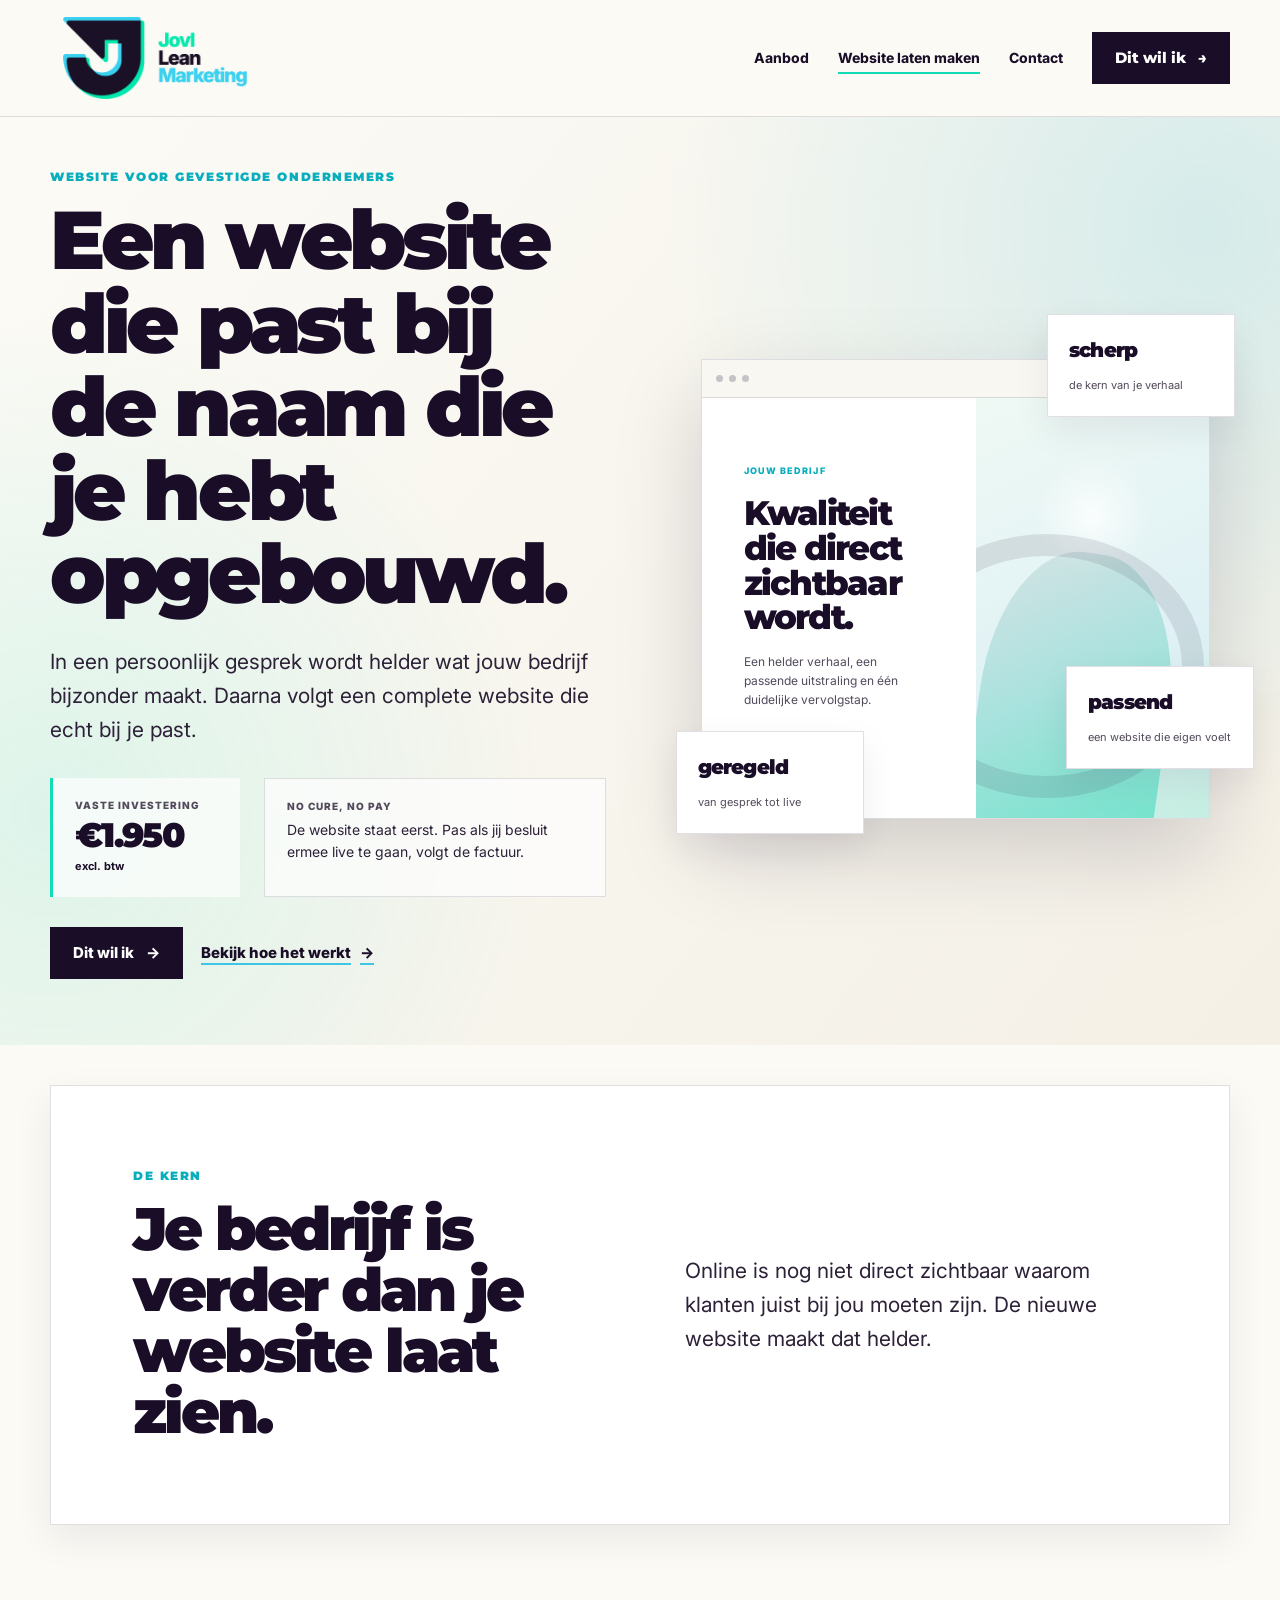
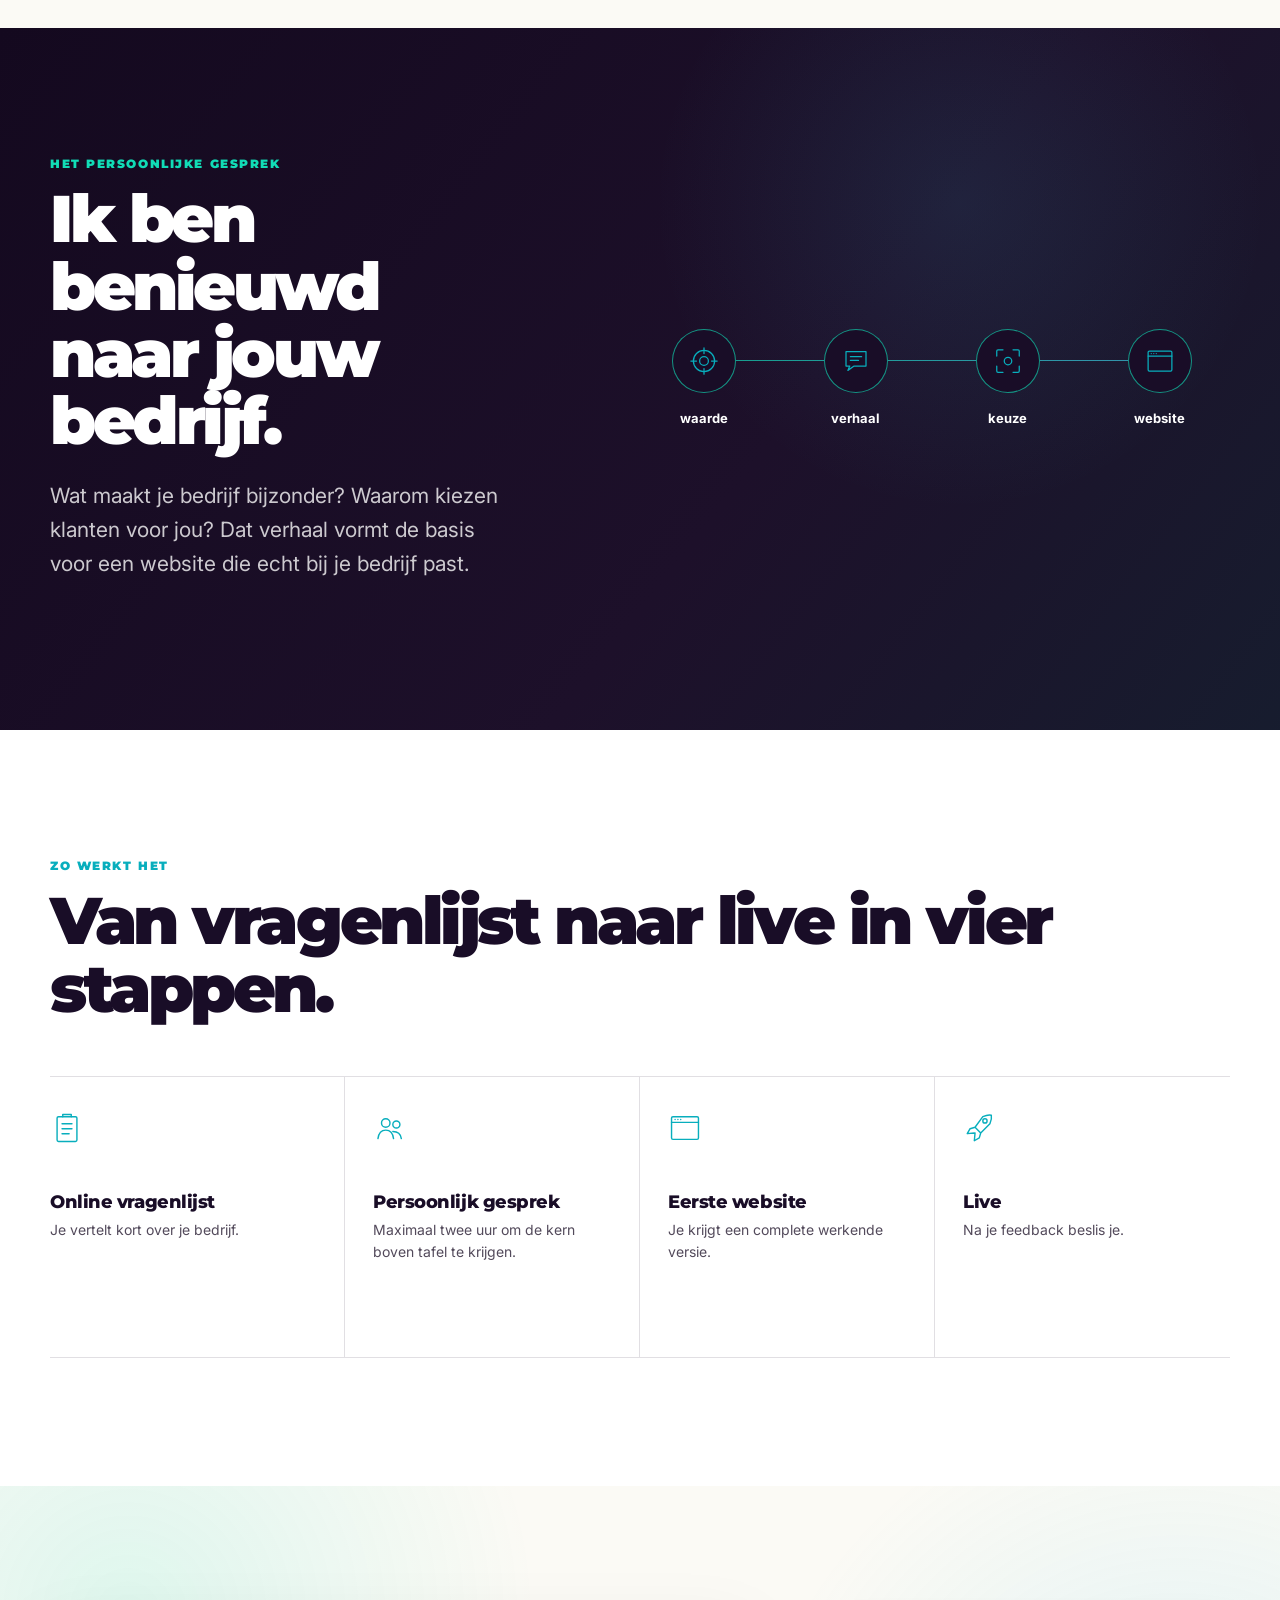
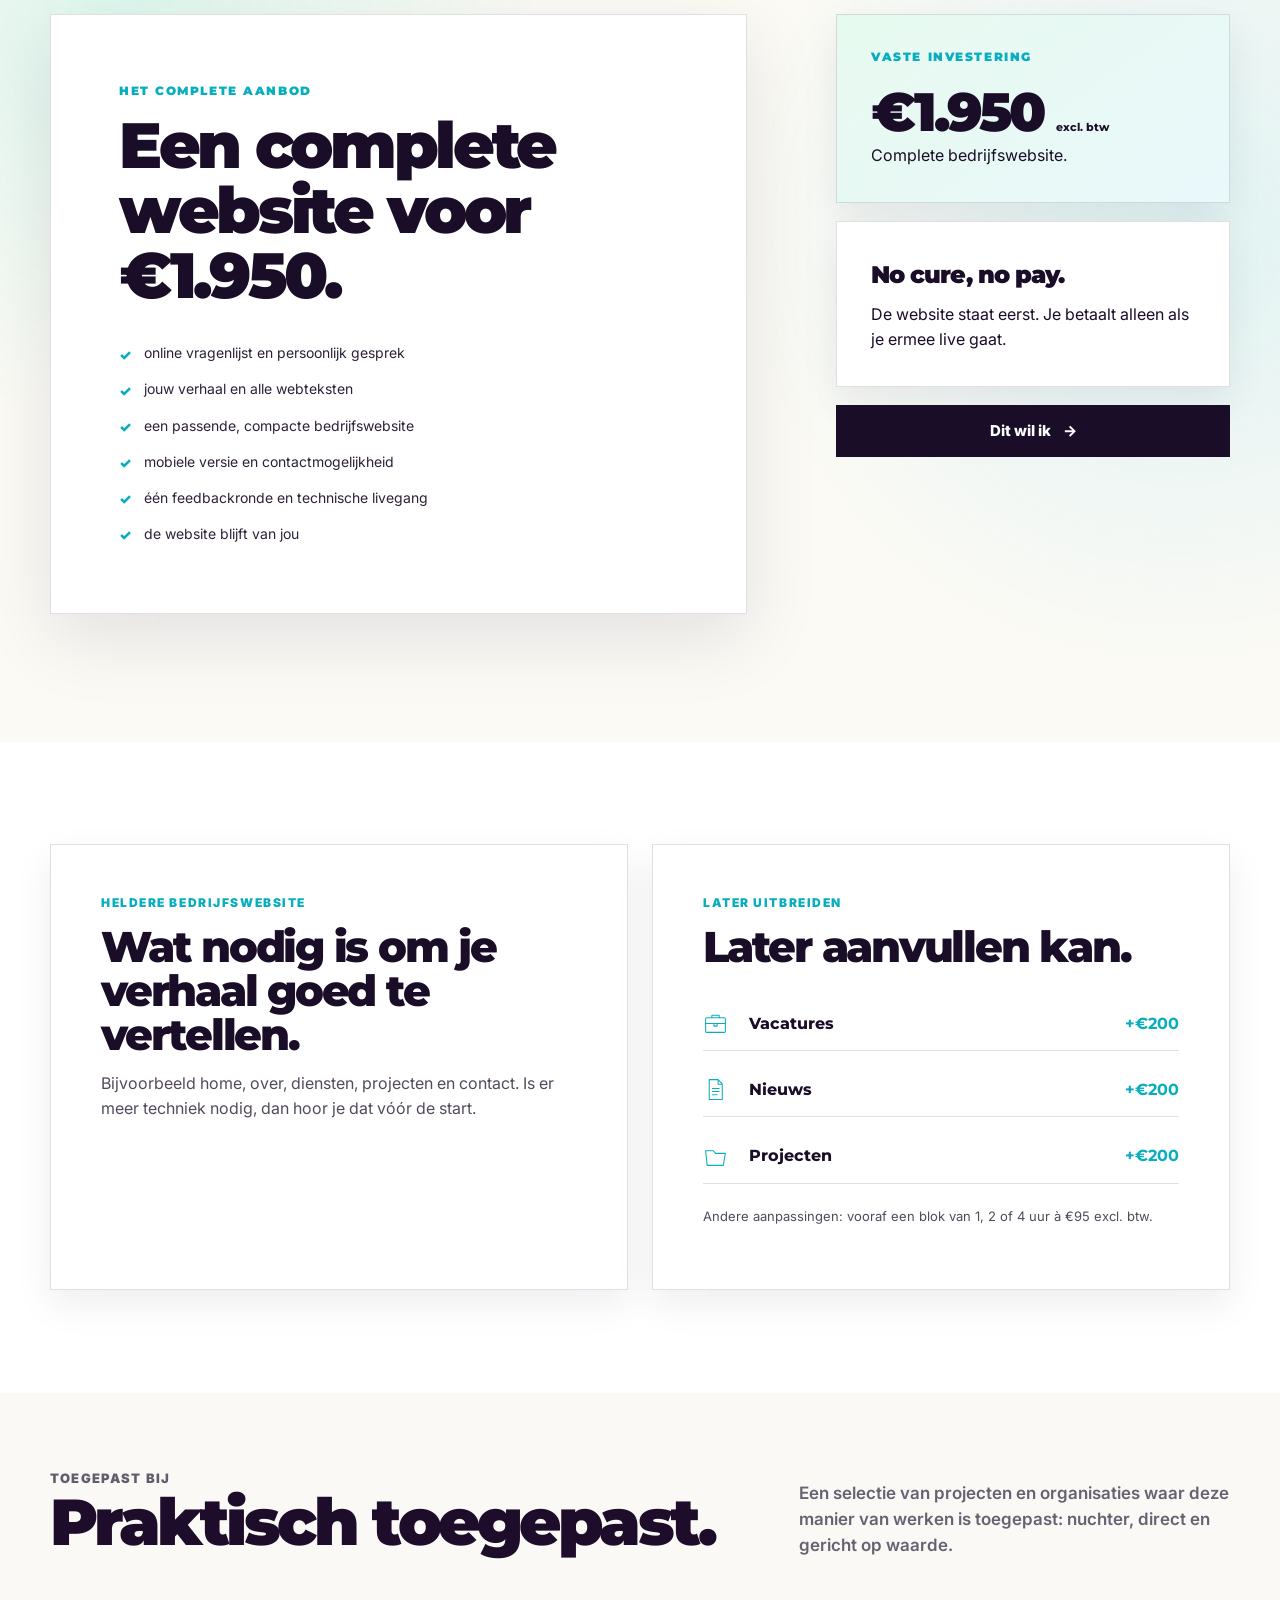
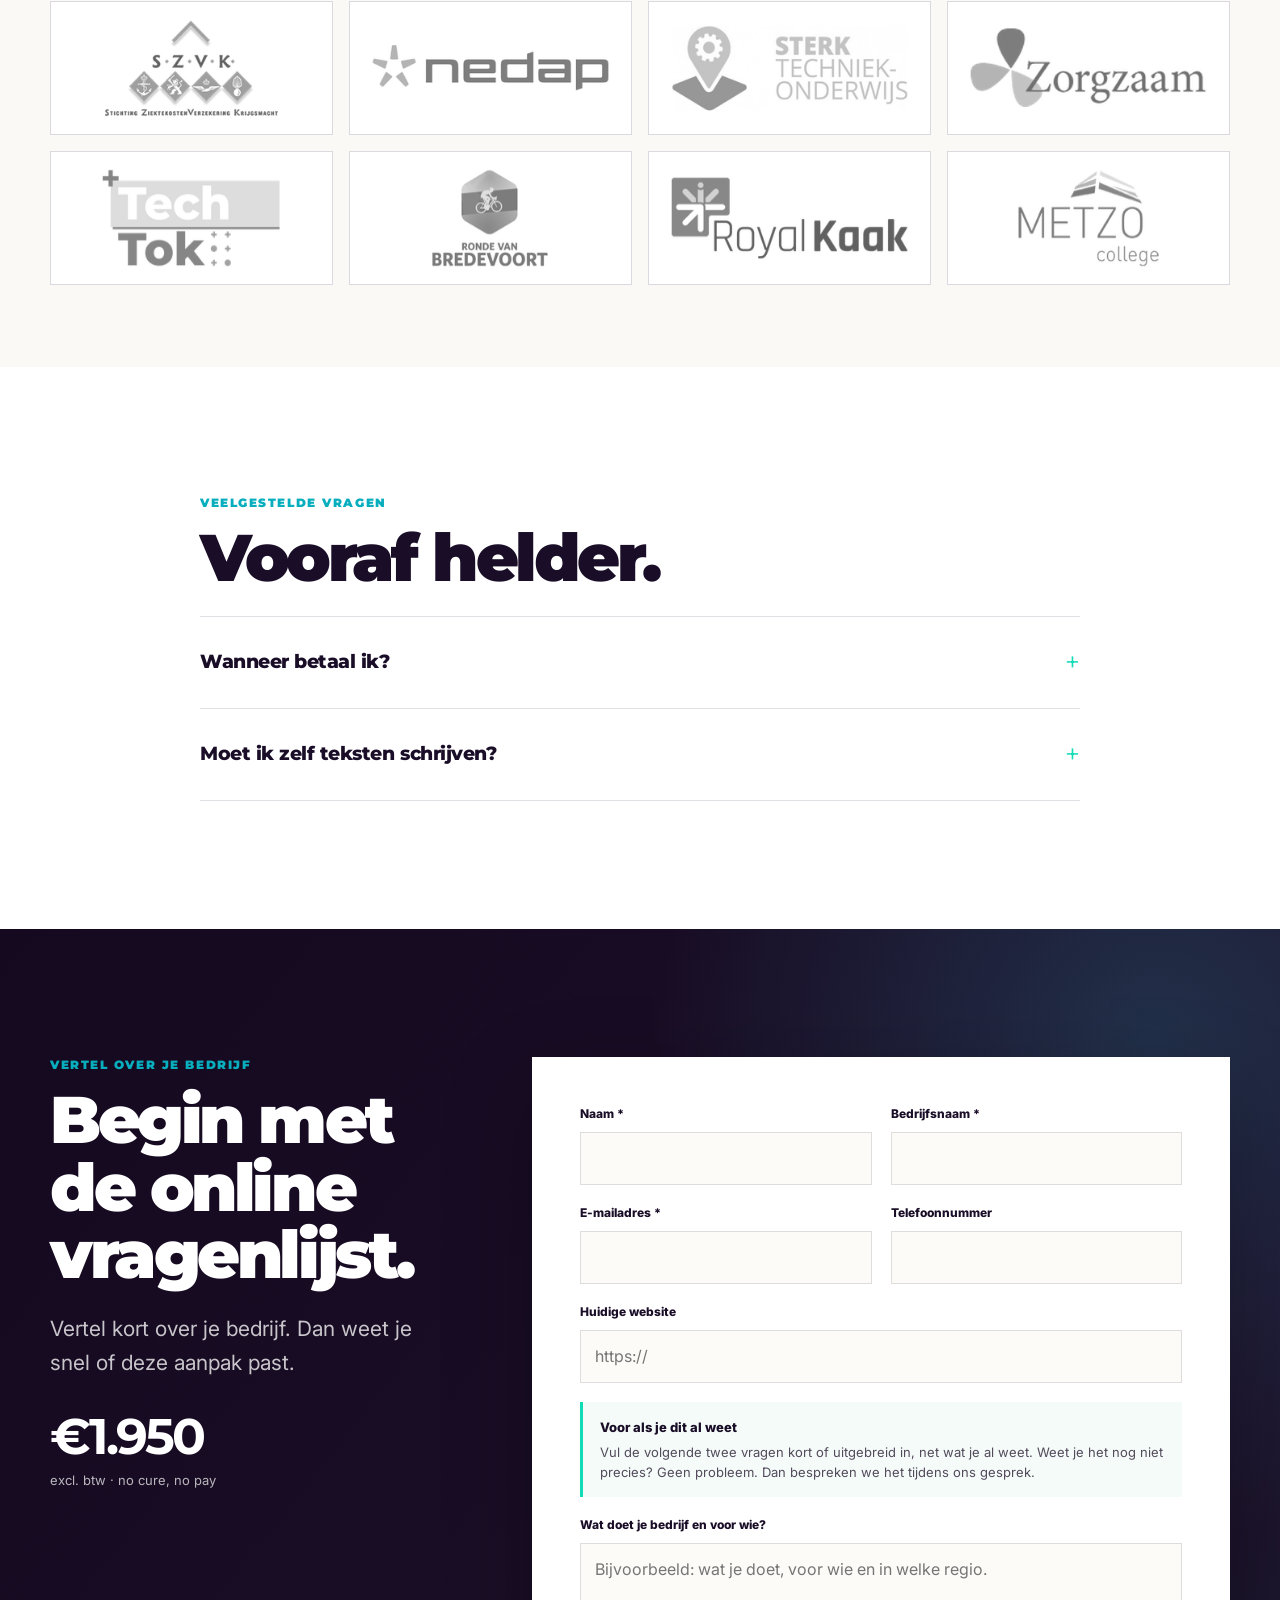
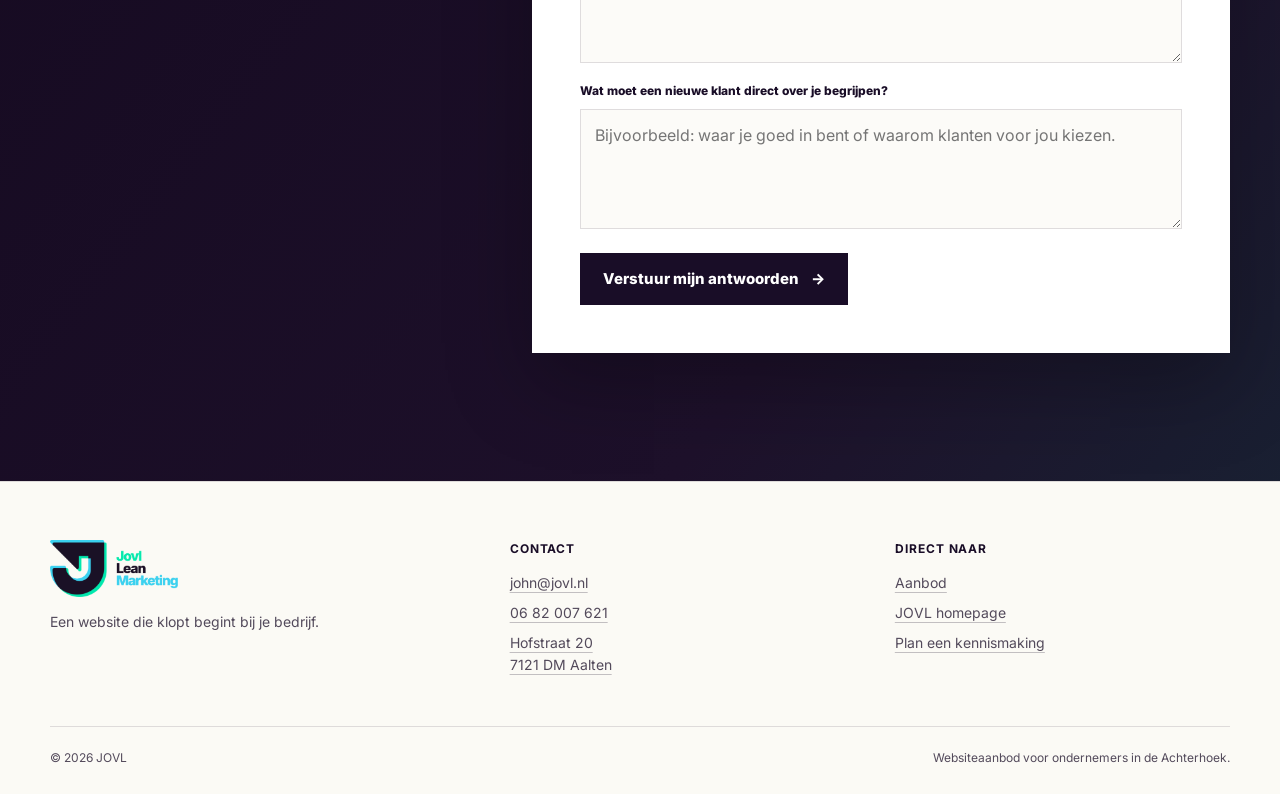
==== commit 4d1f8ab6: "Add files via upload" ====
--- a/jovl-lean-marketing-standalone/website/index.html
+++ b/jovl-lean-marketing-standalone/website/index.html
@@ -12,13 +12,13 @@
   <link rel="apple-touch-icon" href="/assets/apple-touch-icon.png">
   <link rel="preconnect" href="https://fonts.googleapis.com">
   <link rel="preconnect" href="https://fonts.gstatic.com" crossorigin>
-  <link href="https://fonts.googleapis.com/css2?family=Inter:wght@400;500;600;700;800&family=Montserrat:wght@700;800;900&display=swap" rel="stylesheet"><link rel="stylesheet" href="../assets/styles-v9.css">
+  <link href="https://fonts.googleapis.com/css2?family=Inter:wght@400;500;600;700;800&family=Montserrat:wght@700;800;900&display=swap" rel="stylesheet"><link rel="stylesheet" href="../assets/styles-v9.css?v=10">
   <script type="application/ld+json">{"@context":"https://schema.org","@type":"Service","name":"Website laten maken","provider":{"@type":"ProfessionalService","name":"JOVL","url":"https://jovl.nl/"},"areaServed":"Achterhoek","offers":{"@type":"Offer","price":"1950","priceCurrency":"EUR"}}</script>
 </head>
 <body class="sales-page sales-page--compact">
   <a class="skip-link" href="#main">Ga naar de inhoud</a>
 
-  <header class="site-header"><div class="container header-inner"><a class="brand" href="/" aria-label="JOVL homepage"><img src="../assets/logo-jovl.png" alt="JOVL Lean Marketing"></a><button class="nav-toggle" type="button" aria-label="Menu openen" aria-expanded="false" data-nav-toggle><span></span></button><nav class="main-nav" aria-label="Hoofdnavigatie" data-main-nav><a href="/#aanbod">Aanbod</a><a href="/website/" aria-current="page">Website laten maken</a><a href="/#contact">Contact</a><a class="button" href="https://calendly.com/jovl-lean-marketing/persoonlijk-gesprek" target="_blank" rel="noopener">Plan een kennismaking</a></nav></div></header>
+  <header class="site-header"><div class="container header-inner"><a class="brand" href="/" aria-label="JOVL homepage"><img src="../assets/logo-jovl.png" alt="JOVL Lean Marketing"></a><button class="nav-toggle" type="button" aria-label="Menu openen" aria-expanded="false" data-nav-toggle><span></span></button><nav class="main-nav" aria-label="Hoofdnavigatie" data-main-nav><a href="/#aanbod">Aanbod</a><a href="/website/" aria-current="page">Website laten maken</a><a href="/#contact">Contact</a><a class="button" href="#vragenlijst">Dit wil ik</a></nav></div></header>
 
   <main id="main">
     <section class="sales-hero">
@@ -28,7 +28,7 @@
           <h1>Een website die past bij de naam die je hebt opgebouwd.</h1>
           <p class="lead">In een persoonlijk gesprek wordt helder wat jouw bedrijf bijzonder maakt. Daarna volgt een complete website die echt bij je past.</p>
           <div class="hero-commercial"><div class="hero-price"><small>Vaste investering</small><strong>€1.950</strong><span>excl. btw</span></div><div class="hero-payment"><small>No cure, no pay</small><p>De website staat eerst. Pas als jij besluit ermee live te gaan, volgt de factuur.</p></div></div>
-          <div class="actions"><a class="button" href="#vragenlijst">Vul de online vragenlijst in</a><a class="text-link text-link--underlined" href="#werkwijze">Bekijk hoe het werkt</a></div>
+          <div class="actions"><a class="button" href="#vragenlijst">Dit wil ik</a><a class="text-link text-link--underlined" href="#werkwijze">Bekijk hoe het werkt</a></div>
         </div>
         <div class="sales-visual reveal reveal-delay-1" aria-hidden="true">
           <div class="browser"><div class="browser-top"><span class="dot"></span><span class="dot"></span><span class="dot"></span></div><div class="browser-body"><div class="browser-copy"><span>Jouw bedrijf</span><h3>Kwaliteit die direct zichtbaar wordt.</h3><p>Een helder verhaal, een passende uitstraling en één duidelijke vervolgstap.</p><div class="browser-button"></div></div><div class="browser-image"></div></div></div>
@@ -50,7 +50,7 @@
 
     <section class="section section--wash" id="prijs"><div class="container offer-layout offer-layout--compact">
       <article class="offer-main reveal"><p class="eyebrow">Het complete aanbod</p><h2>Een complete website voor €1.950.</h2><ul class="offer-list offer-list--compact"><li>online vragenlijst en persoonlijk gesprek</li><li>jouw verhaal en alle webteksten</li><li>een passende, compacte bedrijfswebsite</li><li>mobiele versie en contactmogelijkheid</li><li>één feedbackronde en technische livegang</li><li>de website blijft van jou</li></ul></article>
-      <aside class="offer-side"><div class="launch-card launch-card--fixed reveal reveal-delay-1"><p class="eyebrow">Vaste investering</p><span class="launch-card__price">€1.950 <small>excl. btw</small></span><p>Complete bedrijfswebsite.</p></div><div class="payment-card reveal reveal-delay-2"><strong>No cure, no pay.</strong><p>De website staat eerst. Je betaalt alleen als je ermee live gaat.</p></div><a class="button reveal reveal-delay-3" href="#vragenlijst">Vul de online vragenlijst in</a></aside>
+      <aside class="offer-side"><div class="launch-card launch-card--fixed reveal reveal-delay-1"><p class="eyebrow">Vaste investering</p><span class="launch-card__price">€1.950 <small>excl. btw</small></span><p>Complete bedrijfswebsite.</p></div><div class="payment-card reveal reveal-delay-2"><strong>No cure, no pay.</strong><p>De website staat eerst. Je betaalt alleen als je ermee live gaat.</p></div><a class="button reveal reveal-delay-3" href="#vragenlijst">Dit wil ik</a></aside>
     </div></section>
 
     <section class="section section--white section--compact"><div class="container compact-info-grid">
@@ -91,9 +91,12 @@
         <div class="form-field"><label for="naam">Naam *</label><input id="naam" name="Naam" type="text" autocomplete="name" required></div><div class="form-field"><label for="bedrijf">Bedrijfsnaam *</label><input id="bedrijf" name="Bedrijf" type="text" autocomplete="organization" required></div>
         <div class="form-field"><label for="email">E-mailadres *</label><input id="email" name="email" type="email" autocomplete="email" required></div><div class="form-field"><label for="telefoon">Telefoonnummer</label><input id="telefoon" name="Telefoon" type="tel" autocomplete="tel"></div>
         <div class="form-field form-field--full"><label for="website">Huidige website</label><input id="website" name="Huidige website" type="url" inputmode="url" placeholder="https://"></div>
-        <div class="form-field form-field--full"><label for="bedrijf-kort">Wat doet je bedrijf en voor wie? *</label><textarea id="bedrijf-kort" name="Wat doet het bedrijf en voor wie" required></textarea></div>
-        <div class="form-field form-field--full"><label for="boodschap">Wat moet een nieuwe klant direct over je begrijpen? *</label><textarea id="boodschap" name="Wat moet een nieuwe klant begrijpen" required></textarea></div>
-        <div class="form-field form-field--full"><label for="functie">Extra functionaliteit nodig?</label><select id="functie" name="Extra functionaliteit"><option value="Nee, informatie en contact zijn voldoende">Nee, informatie en contact zijn voldoende</option><option value="Misschien, dit wil ik bespreken">Misschien, dit wil ik bespreken</option><option value="Ja, bijvoorbeeld webshop, boeking of maatwerk">Ja, bijvoorbeeld webshop, boeking of maatwerk</option></select></div>
+        <div class="form-guidance form-field--full">
+          <strong>Voor als je dit al weet</strong>
+          <p>Vul de volgende twee vragen kort of uitgebreid in, net wat je al weet. Weet je het nog niet precies? Geen probleem. Dan bespreken we het tijdens ons gesprek.</p>
+        </div>
+        <div class="form-field form-field--full"><label for="bedrijf-kort">Wat doet je bedrijf en voor wie?</label><textarea id="bedrijf-kort" name="Wat doet het bedrijf en voor wie" placeholder="Bijvoorbeeld: wat je doet, voor wie en in welke regio."></textarea></div>
+        <div class="form-field form-field--full"><label for="boodschap">Wat moet een nieuwe klant direct over je begrijpen?</label><textarea id="boodschap" name="Wat moet een nieuwe klant begrijpen" placeholder="Bijvoorbeeld: waar je goed in bent of waarom klanten voor jou kiezen."></textarea></div>
       </div><button class="button" type="submit" style="margin-top:24px">Verstuur mijn antwoorden</button><div class="form-status" role="status" aria-live="polite" data-form-status></div></form>
     </div></section>
   </main>
--- a/jovl-lean-marketing-standalone/assets/styles-v9.css
+++ b/jovl-lean-marketing-standalone/assets/styles-v9.css
@@ -1558,6 +1558,26 @@
 
 .form-field--full {
   grid-column: 1 / -1;
+}
+
+.form-guidance {
+  padding: 15px 17px;
+  border-left: 3px solid var(--aqua);
+  background: #f4fbf9;
+}
+
+.form-guidance strong {
+  display: block;
+  margin-bottom: 4px;
+  font-size: 13px;
+  font-weight: 800;
+}
+
+.form-guidance p {
+  margin: 0;
+  color: var(--ink-3);
+  font-size: 13px;
+  line-height: 1.55;
 }
 
 .form-field label {
